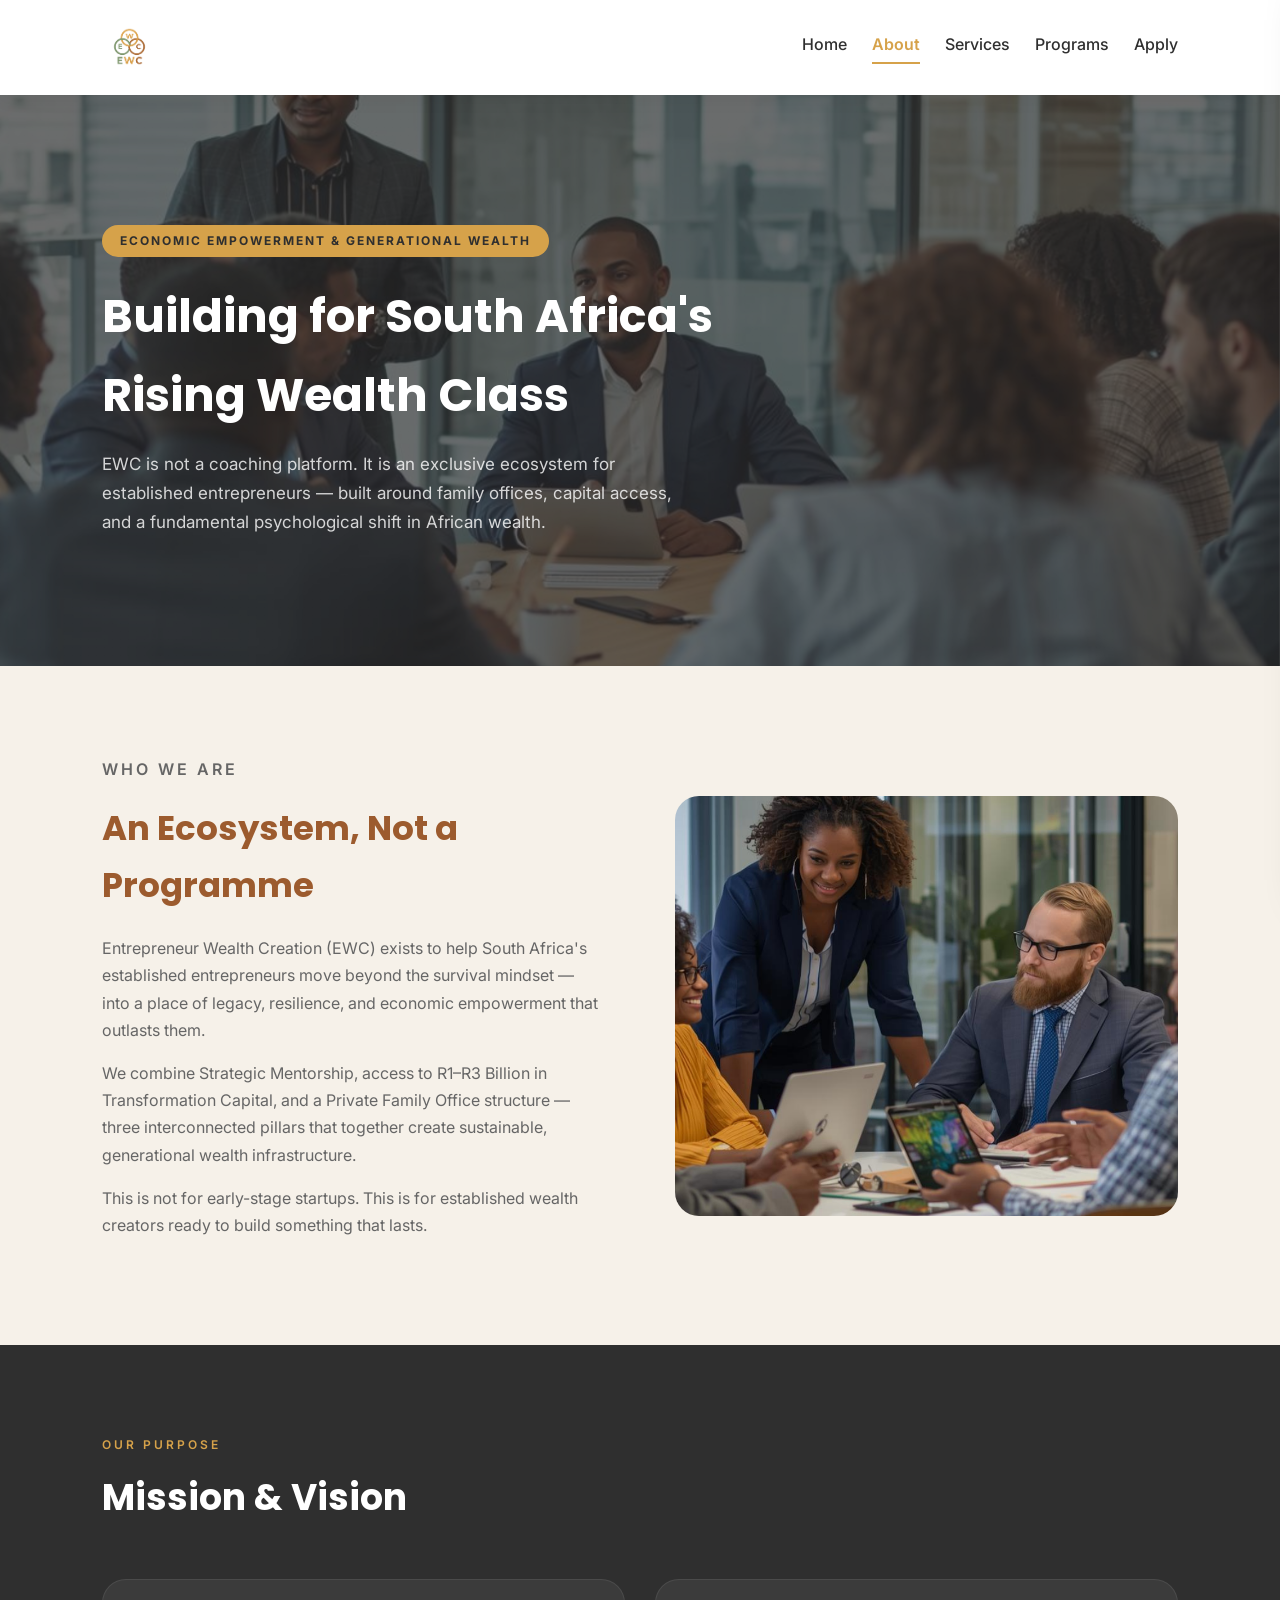
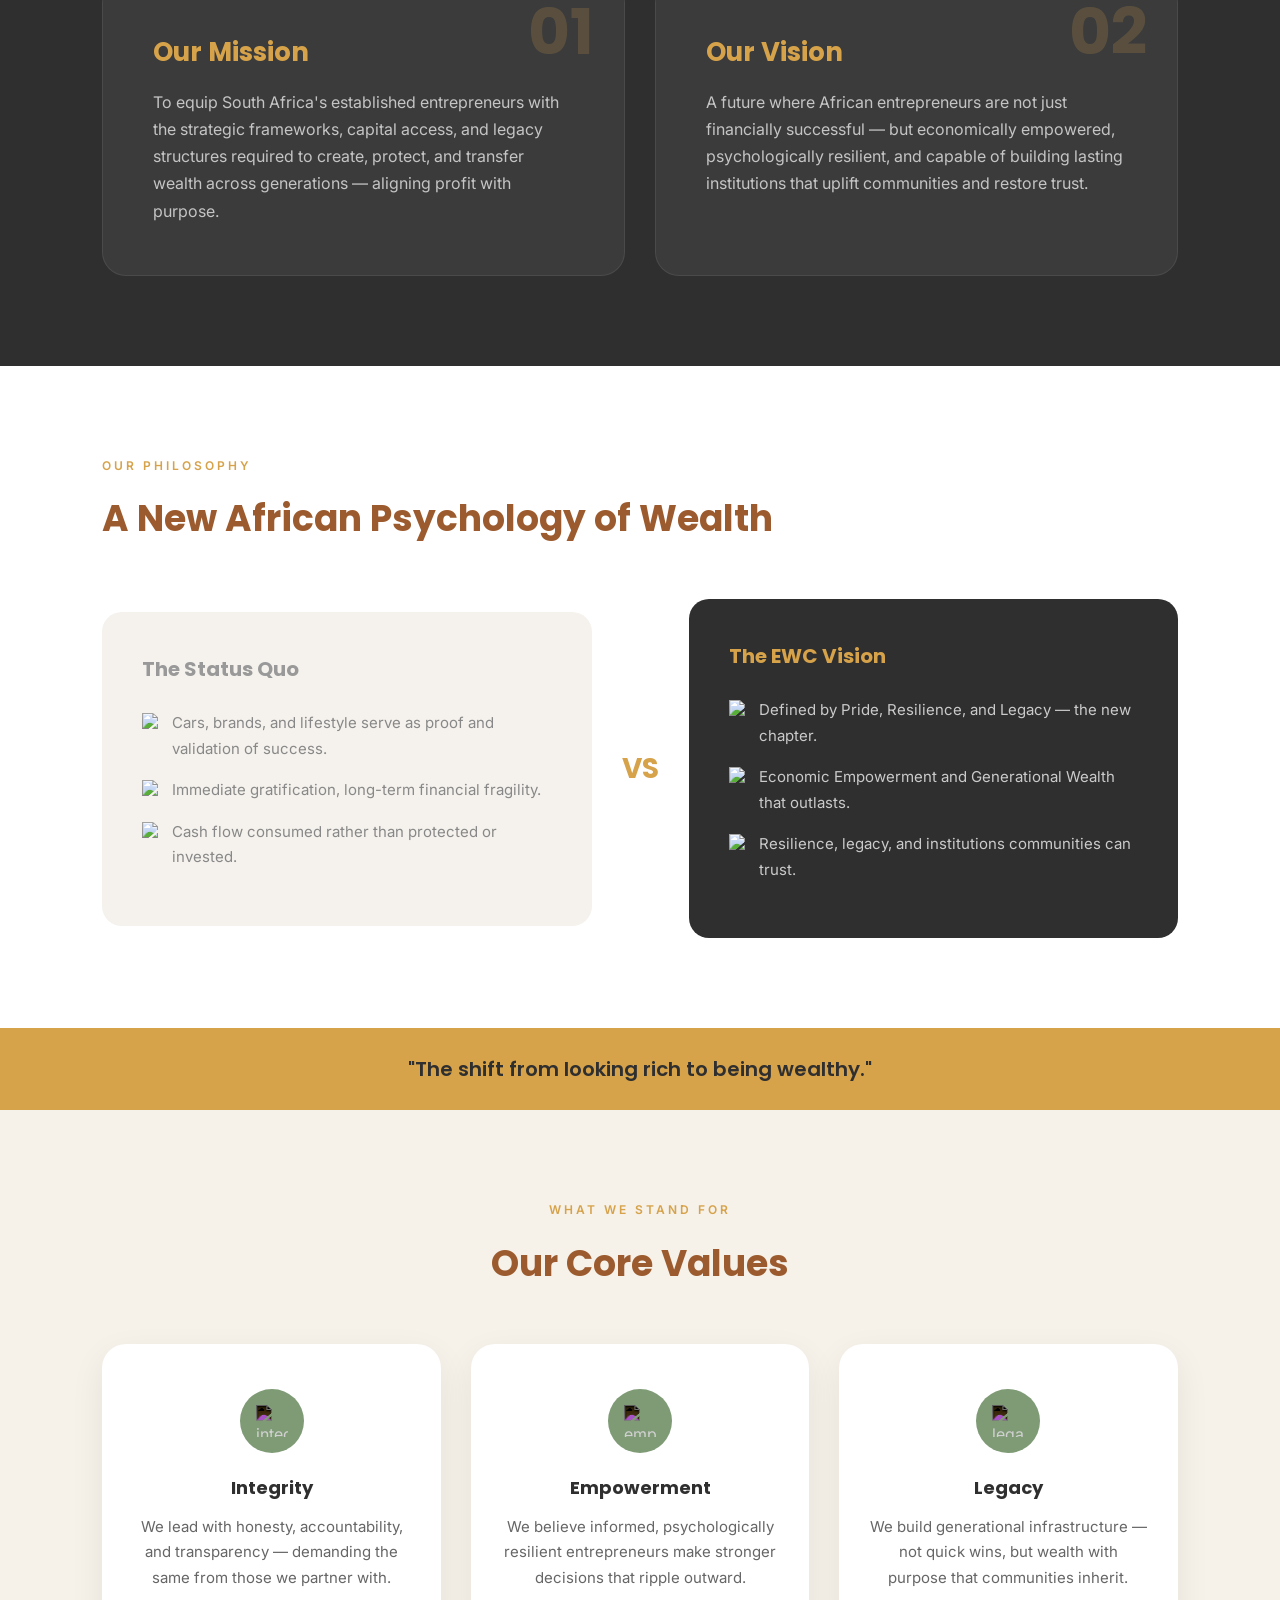
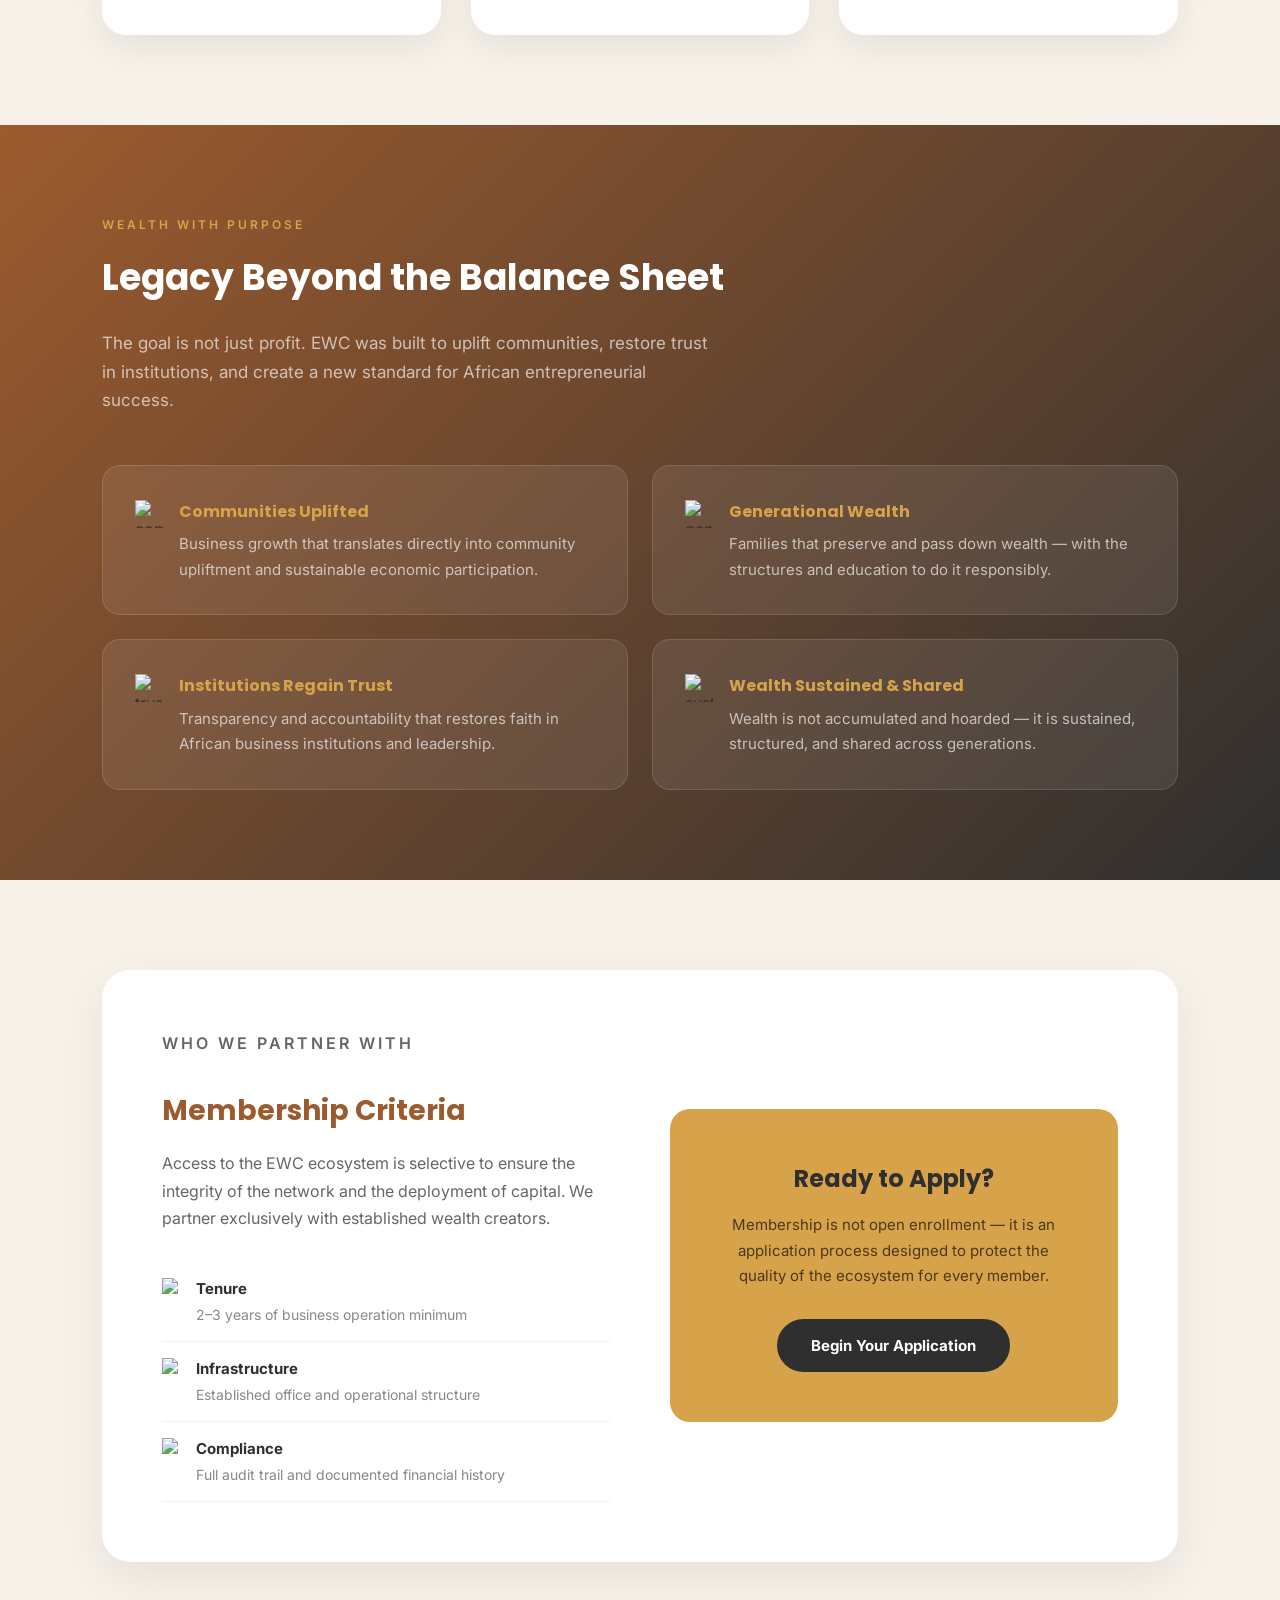
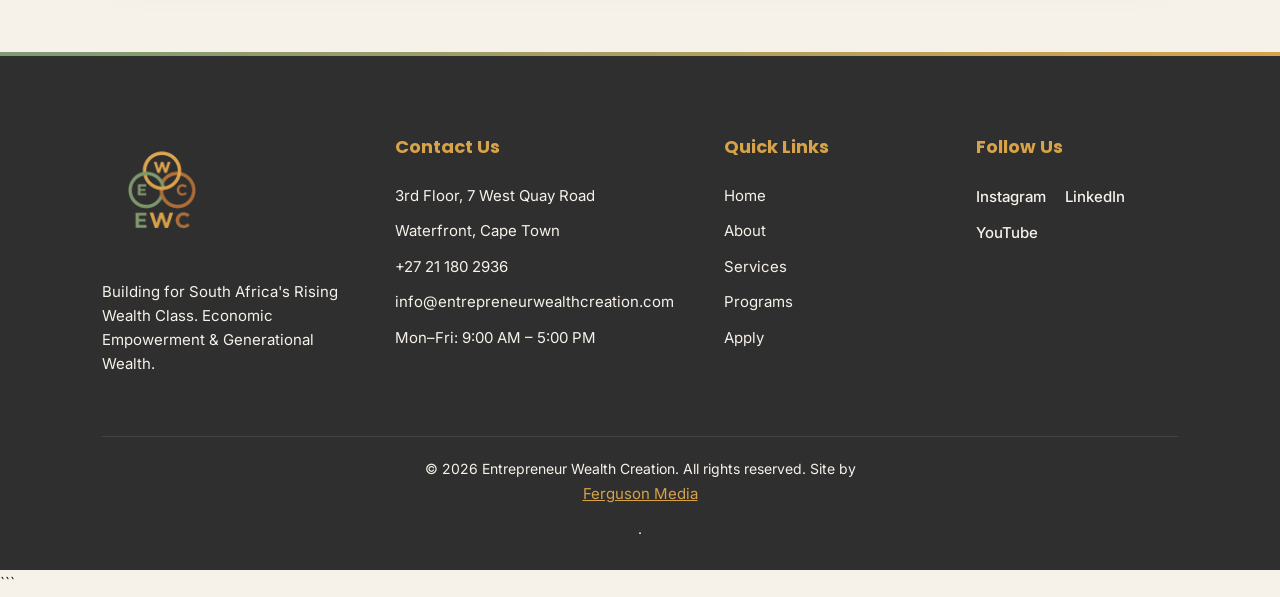
==== about.html @ 853522f4 "update with review code" ====
<!DOCTYPE html>
<html lang="en">
<head>
  <meta charset="UTF-8">
  <title>Entrepreneur Wealth Creation | About Us</title>
  <meta name="viewport" content="width=device-width, initial-scale=1.0">
  <style>
    @import url('https://fonts.googleapis.com/css2?family=Poppins:wght@500;600;700&family=Inter:wght@400;500&display=swap');
    :root { --green: #7E9B75; --gold: #D6A24A; --brown: #9C5B2E; --cream: #F6F1E9; --dark: #2F2F2F; --white: #ffffff; }
    * { margin: 0; padding: 0; box-sizing: border-box; }
    body { font-family: 'Inter', sans-serif; background: var(--cream); color: var(--dark); line-height: 1.7; overflow-x: hidden; }

    /* HEADER & NAV (UPDATED FOR MOBILE) */
    header { background: var(--white); padding: 20px 8%; display: flex; justify-content: space-between; align-items: center; position: sticky; top: 0; z-index: 200; box-shadow: 0 2px 20px rgba(0,0,0,0.06); }
    header img { height: 55px; }
    
    .desktop-nav { display: flex; align-items: center; }
    nav a { margin-left: 25px; text-decoration: none; color: var(--dark); font-weight: 500; position: relative; padding-bottom: 5px; transition: .3s ease; }
    nav a::after { content: ""; position: absolute; left: 0; bottom: 0; width: 0%; height: 2px; background: var(--gold); transition: .3s ease; }
    nav a:hover { color: var(--gold); }
    nav a:hover::after { width: 100%; }
    nav a.active { color: var(--gold); font-weight: 600; }
    nav a.active::after { width: 100%; }

    /* HAMBURGER */
    .hamburger { display: none; flex-direction: column; justify-content: center; gap: 5px; cursor: pointer; padding: 4px; z-index: 301; background: none; border: none; }
    .hamburger span { display: block; width: 24px; height: 2px; background: var(--dark); border-radius: 2px; transition: .35s ease; transform-origin: center; }
    .hamburger.open span:nth-child(1) { transform: translateY(7px) rotate(45deg); }
    .hamburger.open span:nth-child(2) { opacity: 0; transform: scaleX(0); }
    .hamburger.open span:nth-child(3) { transform: translateY(-7px) rotate(-45deg); }

    /* SIDEBAR */
    .sidebar-overlay { position: fixed; inset: 0; background: rgba(47,47,47,.55); backdrop-filter: blur(4px); z-index: 299; opacity: 0; pointer-events: none; transition: opacity .35s ease; }
    .sidebar-overlay.active { opacity: 1; pointer-events: all; }
    .sidebar { position: fixed; top: 0; right: -340px; width: 300px; height: 100vh; background: var(--dark); z-index: 300; display: flex; flex-direction: column; transition: right .4s cubic-bezier(.4,0,.2,1); box-shadow: -10px 0 40px rgba(0,0,0,.25); }
    .sidebar.open { right: 0; }
    .sidebar-header { padding: 28px 30px 24px; border-bottom: 1px solid rgba(255,255,255,.08); display: flex; align-items: center; justify-content: space-between; }
    .sidebar-header img { height: 40px; filter: brightness(0) invert(1); opacity: .85; }
    .sidebar-close { background: none; border: none; cursor: pointer; color: rgba(255,255,255,.5); font-size: 22px; line-height: 1; transition: color .2s; }
    .sidebar-close:hover { color: var(--gold); }
    .sidebar-nav { padding: 30px 0; flex: 1; }
    .sidebar-nav a { display: flex; align-items: center; padding: 14px 30px; text-decoration: none; color: rgba(255,255,255,.7); font-size: 16px; font-weight: 500; border-left: 3px solid transparent; transition: .25s ease; }
    .sidebar-nav a:hover, .sidebar-nav a.active { color: var(--gold); background: rgba(214,162,74,.06); border-left-color: var(--gold); }
    .sidebar-cta { padding: 24px 30px 36px; border-top: 1px solid rgba(255,255,255,.08); }
    .sidebar-cta p { color: rgba(255,255,255,.45); font-size: 13px; margin-bottom: 14px; }
    .sidebar-cta a { display: block; text-align: center; background: var(--gold); color: var(--dark); padding: 13px 20px; border-radius: 30px; font-weight: 700; text-decoration: none; font-size: 14px; transition: .3s ease; }
    .sidebar-cta a:hover { background: var(--brown); color: #fff; }

    /* PAGE HERO */
    .page-hero { background: linear-gradient(rgba(47,47,47,.7), rgba(47,47,47,.7)), url("about.png") center/cover no-repeat; color: #fff; padding: 130px 8%; }
    .page-hero .hero-tag { display: inline-block; background: var(--gold); color: var(--dark); font-size: 12px; font-weight: 700; letter-spacing: 2px; text-transform: uppercase; padding: 6px 18px; border-radius: 30px; margin-bottom: 20px; }
    .page-hero h1 { font-family: 'Poppins', sans-serif; font-size: 46px; max-width: 700px; }
    .page-hero p { max-width: 580px; opacity: 0.8; margin-top: 16px; font-size: 17px; }

    /* SECTIONS GENERAL */
    section { padding: 90px 8%; }
    .section-label { font-size: 12px; letter-spacing: 3px; text-transform: uppercase; color: var(--gold); font-weight: 600; margin-bottom: 12px; }
    .section-title { font-family: 'Poppins', sans-serif; font-size: 36px; color: var(--brown); margin-bottom: 20px; }

    /* STORY */
    .story { display: grid; grid-template-columns: 1fr 1fr; gap: 70px; align-items: center; }
    .story h2 { font-family: 'Poppins', sans-serif; font-size: 34px; color: var(--brown); margin-bottom: 20px; }
    .story p { max-width: 520px; font-size: 16px; color: #666; margin-bottom: 16px; }
    .story img { width: 100%; border-radius: 24px; height: 420px; object-fit: cover; }

    /* MISSION & VISION */
    .mv-section { background: var(--dark); }
    .mv-section .section-label { color: var(--gold); }
    .mv-section .section-title { color: var(--white); }
    .mv { display: grid; grid-template-columns: repeat(2, 1fr); gap: 30px; margin-top: 50px; }
    .mv-card { background: rgba(255,255,255,0.06); padding: 50px; border-radius: 24px; position: relative; border: 1px solid rgba(255,255,255,0.08); }
    .mv-card span { font-size: 64px; font-weight: 700; color: var(--gold); opacity: 0.2; position: absolute; top: 20px; right: 30px; font-family: 'Poppins', sans-serif; line-height: 1; }
    .mv-card h3 { font-family: 'Poppins', sans-serif; font-size: 26px; margin-bottom: 15px; color: var(--gold); }
    .mv-card p { color: rgba(255,255,255,0.7); font-size: 16px; }

    /* PSYCHOLOGY CONTRAST */
    .psychology-section { background: var(--white); }
    .psych-compare { display: grid; grid-template-columns: 1fr auto 1fr; gap: 30px; align-items: center; margin-top: 50px; }
    .psych-col { border-radius: 20px; padding: 40px; }
    .psych-col.status { background: #f5f2ed; }
    .psych-col.vision { background: var(--dark); }
    .psych-col h3 { font-family: 'Poppins', sans-serif; font-size: 20px; margin-bottom: 24px; }
    .psych-col.status h3 { color: #999; }
    .psych-col.vision h3 { color: var(--gold); }
    .psych-item { display: flex; gap: 12px; margin-bottom: 16px; align-items: flex-start; }
    .psych-item img { width: 18px; height: 18px; margin-top: 3px; flex-shrink: 0; }
    .psych-col.status .psych-item p { color: #888; font-size: 15px; }
    .psych-col.vision .psych-item p { color: rgba(255,255,255,0.75); font-size: 15px; }
    .psych-vs { font-family: 'Poppins', sans-serif; font-size: 28px; font-weight: 700; color: var(--gold); text-align: center; }
    .shift-quote { background: var(--gold); padding: 24px 8%; text-align: center; font-family: 'Poppins', sans-serif; font-size: 20px; font-weight: 600; color: var(--dark); }

    /* VALUES */
    .values-section { text-align: center; }
    .values-section .section-title { text-align: center; }
    .values-grid { display: grid; grid-template-columns: repeat(3, 1fr); gap: 30px; margin-top: 50px; }
    .value { background: var(--white); padding: 45px 30px; border-radius: 24px; box-shadow: 0 12px 35px rgba(0,0,0,0.07); transition: 0.3s ease; }
    .value:hover { transform: translateY(-6px); }
    .value-icon { width: 64px; height: 64px; background: var(--green); border-radius: 50%; display: flex; align-items: center; justify-content: center; margin: 0 auto 20px; }
    .value-icon img { width: 32px; height: 32px; filter: invert(1); }
    .value h4 { font-family: 'Poppins', sans-serif; margin-bottom: 10px; font-size: 18px; }
    .value p { font-size: 15px; color: #666; }

    /* LEGACY */
    .legacy-section { background: linear-gradient(135deg, var(--brown), var(--dark)); }
    .legacy-section .section-label { color: var(--gold); }
    .legacy-section .section-title { color: #fff; }
    .legacy-section .section-sub { color: rgba(255,255,255,0.65); max-width: 620px; font-size: 17px; margin-bottom: 50px; }
    .legacy-grid { display: grid; grid-template-columns: repeat(2, 1fr); gap: 24px; }
    .legacy-item { background: rgba(255,255,255,0.08); border-radius: 18px; padding: 32px; border: 1px solid rgba(255,255,255,0.12); display: flex; gap: 16px; align-items: flex-start; }
    .legacy-item img { width: 28px; height: 28px; flex-shrink: 0; margin-top: 2px; }
    .legacy-item h4 { font-family: 'Poppins', sans-serif; color: var(--gold); margin-bottom: 6px; font-size: 16px; }
    .legacy-item p { color: rgba(255,255,255,0.65); font-size: 15px; }

    /* CRITERIA PREVIEW */
    .criteria-section { }
    .criteria-card { background: var(--white); border-radius: 28px; padding: 60px; box-shadow: 0 15px 45px rgba(0,0,0,0.07); display: grid; grid-template-columns: 1fr 1fr; gap: 60px; align-items: center; }
    .criteria-card h3 { font-family: 'Poppins', sans-serif; font-size: 28px; color: var(--brown); margin-bottom: 16px; }
    .criteria-card p { color: #666; font-size: 16px; margin-bottom: 30px; }
    .criteria-list { list-style: none; padding: 0; }
    .criteria-list li { padding: 14px 0; border-bottom: 1px solid #eee; display: flex; gap: 14px; align-items: flex-start; font-size: 15px; }
    .criteria-list li img { width: 20px; height: 20px; margin-top: 2px; flex-shrink: 0; }
    .criteria-list li strong { color: var(--dark); display: block; }
    .criteria-list li span { color: #888; font-size: 14px; }
    .apply-cta { background: var(--gold); padding: 50px; border-radius: 20px; text-align: center; }
    .apply-cta h4 { font-family: 'Poppins', sans-serif; font-size: 24px; color: var(--dark); margin-bottom: 12px; }
    .apply-cta p { color: rgba(0,0,0,0.65); margin-bottom: 30px; font-size: 15px; }
    .btn-dark { display: inline-block; background: var(--dark); color: #fff; padding: 14px 34px; text-decoration: none; border-radius: 30px; font-weight: 700; font-size: 15px; transition: 0.3s ease; }
    .btn-dark:hover { background: var(--brown); }

    /* FOOTER */
    .footer { background: var(--dark); color: var(--cream); padding: 80px 8% 30px; position: relative; overflow: hidden; opacity: 0; transform: translateY(40px); animation: footerFade 1.2s ease forwards; }
    .footer::before { content: ""; position: absolute; top: 0; left: 0; height: 4px; width: 100%; background: linear-gradient(90deg, var(--green), var(--gold), var(--brown)); background-size: 200% 200%; animation: gradientMove 6s linear infinite; }
    @keyframes footerFade { to { opacity: 1; transform: translateY(0); } }
    @keyframes gradientMove { 0% { background-position: 0% 50%; } 100% { background-position: 100% 50%; } }
    .footer-container { display: grid; grid-template-columns: 1.2fr 1fr 1fr 1fr; gap: 50px; }
    .footer h3 { font-family: 'Poppins', sans-serif; margin-bottom: 20px; font-size: 18px; color: var(--gold); }
    .footer p, .footer a { font-size: 15px; color: var(--cream); text-decoration: none; margin-bottom: 10px; display: block; transition: 0.3s ease; }
    .footer a:hover { color: var(--gold); transform: translateX(5px); }
    .footer-logo img { width: 120px; margin-bottom: 20px; }
    .footer-logo p { max-width: 260px; line-height: 1.6; }
    .footer-social a { display: inline-block; margin-right: 15px; font-weight: 500; transition: 0.3s ease; }
    .footer-social a:hover { color: var(--gold); transform: scale(1.1); }
    .footer-bottom { border-top: 1px solid rgba(255,255,255,0.1); margin-top: 50px; padding-top: 20px; text-align: center; font-size: 14px; color: var(--cream); }

    /* RESPONSIVE (MATCHING INDEX) */
    @media(max-width:900px){
      .desktop-nav{display:none;}
      .hamburger{display:flex;}
      
      /* Page Hero */
      .page-hero{padding:90px 6% 70px;}
      .page-hero h1{font-size:32px;}
      .page-hero p{font-size:15px;}

      /* General Section Padding */
      section{padding:70px 6%;}
      .shift-quote{padding:24px 6%;}

      /* Grids to Single Column */
      .story, .mv, .psych-compare, .values-grid, .legacy-grid, .criteria-card, .footer-container{grid-template-columns:1fr;}
      
      /* Specific Adjustments */
      .psych-vs{display:none;}
      .story img{height:300px;margin-top:30px;}
      .mv-card{padding:30px;}
      .psych-col{padding:30px;}
      .criteria-card{padding:40px 30px;}
      .apply-cta{padding:30px;margin-top:30px;}
      .footer{padding:60px 6% 24px;}
    }
    @media(min-width:901px){.hamburger{display:none;}}
  </style>
</head>
<body>

<!-- SIDEBAR & OVERLAY (ADDED) -->
<div class="sidebar-overlay" id="sidebarOverlay"></div>
<div class="sidebar" id="sidebar">
  <div class="sidebar-header">
    <img src="logo.png" alt="EWC Logo">
    <button class="sidebar-close" id="sidebarClose">✕</button>
  </div>
  <nav class="sidebar-nav">
    <a href="index.html">Home</a>
    <a href="about.html" class="active">About</a>
    <a href="service.html">Services</a>
    <a href="programme.html">Programs</a>
    <a href="contact.html">Apply</a>
  </nav>
  <div class="sidebar-cta">
    <p>Selective membership — established entrepreneurs only.</p>
    <a href="contact.html">Begin Application</a>
  </div>
</div>

<header>
  <img src="logo.png" alt="EWC Logo">
  <nav class="desktop-nav">
    <a href="index.html" class="nav-link">Home</a>
    <a href="about.html" class="nav-link active">About</a>
    <a href="service.html" class="nav-link">Services</a>
    <a href="programme.html" class="nav-link">Programs</a>
    <a href="contact.html" class="nav-link">Apply</a>
  </nav>
  <!-- HAMBURGER BUTTON (ADDED) -->
  <button class="hamburger" id="hamburger" aria-label="Menu"><span></span><span></span><span></span></button>
</header>

<section class="page-hero">
  <div class="hero-tag">Economic Empowerment &amp; Generational Wealth</div>
  <h1>Building for South Africa's Rising Wealth Class</h1>
  <p>EWC is not a coaching platform. It is an exclusive ecosystem for established entrepreneurs — built around family offices, capital access, and a fundamental psychological shift in African wealth.</p>
</section>

<!-- STORY -->
<section class="story">
  <div>
    <p class="section-label">Who We Are</p>
    <h2 class="section-title">An Ecosystem, Not a Programme</h2>
    <p>Entrepreneur Wealth Creation (EWC) exists to help South Africa's established entrepreneurs move beyond the survival mindset — into a place of legacy, resilience, and economic empowerment that outlasts them.</p>
    <p>We combine Strategic Mentorship, access to R1–R3 Billion in Transformation Capital, and a Private Family Office structure — three interconnected pillars that together create sustainable, generational wealth infrastructure.</p>
    <p>This is not for early-stage startups. This is for established wealth creators ready to build something that lasts.</p>
  </div>
  <img src="about-story.png" alt="Entrepreneur discussion">
</section>

<!-- MISSION & VISION -->
<section class="mv-section">
  <p class="section-label">Our Purpose</p>
  <h2 class="section-title">Mission &amp; Vision</h2>
  <div class="mv">
    <div class="mv-card">
      <span>01</span>
      <h3>Our Mission</h3>
      <p>To equip South Africa's established entrepreneurs with the strategic frameworks, capital access, and legacy structures required to create, protect, and transfer wealth across generations — aligning profit with purpose.</p>
    </div>
    <div class="mv-card">
      <span>02</span>
      <h3>Our Vision</h3>
      <p>A future where African entrepreneurs are not just financially successful — but economically empowered, psychologically resilient, and capable of building lasting institutions that uplift communities and restore trust.</p>
    </div>
  </div>
</section>

<!-- PSYCHOLOGY CONTRAST -->
<section class="psychology-section">
  <p class="section-label">Our Philosophy</p>
  <h2 class="section-title">A New African Psychology of Wealth</h2>
  <div class="psych-compare">
    <div class="psych-col status">
      <h3>The Status Quo</h3>
      <div class="psych-item">
        <img src="https://img.icons8.com/ios/30/9C5B2E/car--v1.png" alt="car icon">
        <p>Cars, brands, and lifestyle serve as proof and validation of success.</p>
      </div>
      <div class="psych-item">
        <img src="https://img.icons8.com/ios/30/9C5B2E/negative-dynamic--v1.png" alt="fragility icon">
        <p>Immediate gratification, long-term financial fragility.</p>
      </div>
      <div class="psych-item">
        <img src="https://img.icons8.com/ios/30/9C5B2E/shopping-cart--v1.png" alt="consumption icon">
        <p>Cash flow consumed rather than protected or invested.</p>
      </div>
    </div>
    <div class="psych-vs">VS</div>
    <div class="psych-col vision">
      <h3>The EWC Vision</h3>
      <div class="psych-item">
        <img src="https://img.icons8.com/ios/30/D6A24A/positive-dynamic--v1.png" alt="pride icon">
        <p>Defined by Pride, Resilience, and Legacy — the new chapter.</p>
      </div>
      <div class="psych-item">
        <img src="https://img.icons8.com/ios/30/D6A24A/family--v1.png" alt="family icon">
        <p>Economic Empowerment and Generational Wealth that outlasts.</p>
      </div>
      <div class="psych-item">
        <img src="https://img.icons8.com/ios/30/D6A24A/building--v1.png" alt="institution icon">
        <p>Resilience, legacy, and institutions communities can trust.</p>
      </div>
    </div>
  </div>
</section>
<div class="shift-quote">"The shift from looking rich to being wealthy."</div>

<!-- VALUES -->
<section class="values-section">
  <p class="section-label">What We Stand For</p>
  <h2 class="section-title">Our Core Values</h2>
  <div class="values-grid">
    <div class="value">
      <div class="value-icon"><img src="https://img.icons8.com/ios/64/ffffff/checkmark--v1.png" alt="integrity"></div>
      <h4>Integrity</h4>
      <p>We lead with honesty, accountability, and transparency — demanding the same from those we partner with.</p>
    </div>
    <div class="value">
      <div class="value-icon"><img src="https://img.icons8.com/ios/64/ffffff/positive-dynamic--v1.png" alt="empowerment"></div>
      <h4>Empowerment</h4>
      <p>We believe informed, psychologically resilient entrepreneurs make stronger decisions that ripple outward.</p>
    </div>
    <div class="value">
      <div class="value-icon"><img src="https://img.icons8.com/ios/64/ffffff/family--v1.png" alt="legacy"></div>
      <h4>Legacy</h4>
      <p>We build generational infrastructure — not quick wins, but wealth with purpose that communities inherit.</p>
    </div>
  </div>
</section>

<!-- LEGACY: WEALTH WITH PURPOSE -->
<section class="legacy-section">
  <p class="section-label">Wealth with Purpose</p>
  <h2 class="section-title">Legacy Beyond the Balance Sheet</h2>
  <p class="section-sub">The goal is not just profit. EWC was built to uplift communities, restore trust in institutions, and create a new standard for African entrepreneurial success.</p>
  <div class="legacy-grid">
    <div class="legacy-item">
      <img src="https://img.icons8.com/ios/28/D6A24A/building--v1.png" alt="community">
      <div>
        <h4>Communities Uplifted</h4>
        <p>Business growth that translates directly into community upliftment and sustainable economic participation.</p>
      </div>
    </div>
    <div class="legacy-item">
      <img src="https://img.icons8.com/ios/28/D6A24A/family--v1.png" alt="generational">
      <div>
        <h4>Generational Wealth</h4>
        <p>Families that preserve and pass down wealth — with the structures and education to do it responsibly.</p>
      </div>
    </div>
    <div class="legacy-item">
      <img src="https://img.icons8.com/ios/28/D6A24A/handshake--v1.png" alt="trust">
      <div>
        <h4>Institutions Regain Trust</h4>
        <p>Transparency and accountability that restores faith in African business institutions and leadership.</p>
      </div>
    </div>
    <div class="legacy-item">
      <img src="https://img.icons8.com/ios/28/D6A24A/recurring-appointment--v1.png" alt="sustained">
      <div>
        <h4>Wealth Sustained &amp; Shared</h4>
        <p>Wealth is not accumulated and hoarded — it is sustained, structured, and shared across generations.</p>
      </div>
    </div>
  </div>
</section>

<!-- MEMBERSHIP CRITERIA PREVIEW -->
<section class="criteria-section">
  <div class="criteria-card">
    <div>
      <p class="section-label">Who We Partner With</p>
      <h3>Membership Criteria</h3>
      <p>Access to the EWC ecosystem is selective to ensure the integrity of the network and the deployment of capital. We partner exclusively with established wealth creators.</p>
      <ul class="criteria-list">
        <li>
          <img src="https://img.icons8.com/ios/20/D6A24A/checkmark--v1.png" alt="check">
          <div>
            <strong>Tenure</strong>
            <span>2–3 years of business operation minimum</span>
          </div>
        </li>
        <li>
          <img src="https://img.icons8.com/ios/20/D6A24A/checkmark--v1.png" alt="check">
          <div>
            <strong>Infrastructure</strong>
            <span>Established office and operational structure</span>
          </div>
        </li>
        <li>
          <img src="https://img.icons8.com/ios/20/D6A24A/checkmark--v1.png" alt="check">
          <div>
            <strong>Compliance</strong>
            <span>Full audit trail and documented financial history</span>
          </div>
        </li>
      </ul>
    </div>
    <div class="apply-cta">
      <h4>Ready to Apply?</h4>
      <p>Membership is not open enrollment — it is an application process designed to protect the quality of the ecosystem for every member.</p>
      <a href="contact.html" class="btn-dark">Begin Your Application</a>
    </div>
  </div>
</section>

<footer class="footer">
  <div class="footer-container">
    <div class="footer-logo">
      <img src="logo.png" alt="Entrepreneur Wealth Creation Logo">
      <p>Building for South Africa's Rising Wealth Class. Economic Empowerment &amp; Generational Wealth.</p>
    </div>
    <div>
      <h3>Contact Us</h3>
      <p>3rd Floor, 7 West Quay Road</p>
      <p>Waterfront, Cape Town</p>
      <p>+27 21 180 2936</p>
      <p>info@entrepreneurwealthcreation.com</p>
      <p>Mon–Fri: 9:00 AM – 5:00 PM</p>
    </div>
    <div>
      <h3>Quick Links</h3>
      <a href="index.html">Home</a>
      <a href="about.html">About</a>
      <a href="service.html">Services</a>
      <a href="programme.html">Programs</a>
      <a href="contact.html">Apply</a>
    </div>
    <div>
      <h3>Follow Us</h3>
      <div class="footer-social">
        <a href="#">Instagram</a>
        <a href="#">LinkedIn</a>
        <a href="#">YouTube</a>
      </div>
    </div>
  </div>
  <div class="footer-bottom">
    © 2026 Entrepreneur Wealth Creation. All rights reserved.
    Site by <a href="https://fergusonmedia.co.za" target="_blank" style="color: var(--gold); text-decoration: underline;">Ferguson Media</a>.
  </div>
</footer>

<!-- JAVASCRIPT (ADDED) -->
<script>
  const hamburger=document.getElementById('hamburger'),sidebar=document.getElementById('sidebar'),overlay=document.getElementById('sidebarOverlay'),closeBtn=document.getElementById('sidebarClose');
  const open=()=>{sidebar.classList.add('open');overlay.classList.add('active');hamburger.classList.add('open');document.body.style.overflow='hidden';};
  const close=()=>{sidebar.classList.remove('open');overlay.classList.remove('active');hamburger.classList.remove('open');document.body.style.overflow='';};
  hamburger.addEventListener('click',()=>sidebar.classList.contains('open')?close():open());
  closeBtn.addEventListener('click',close);overlay.addEventListener('click',close);
  document.addEventListener('keydown',e=>{if(e.key==='Escape')close();});
</script>

</body>
</html>
```
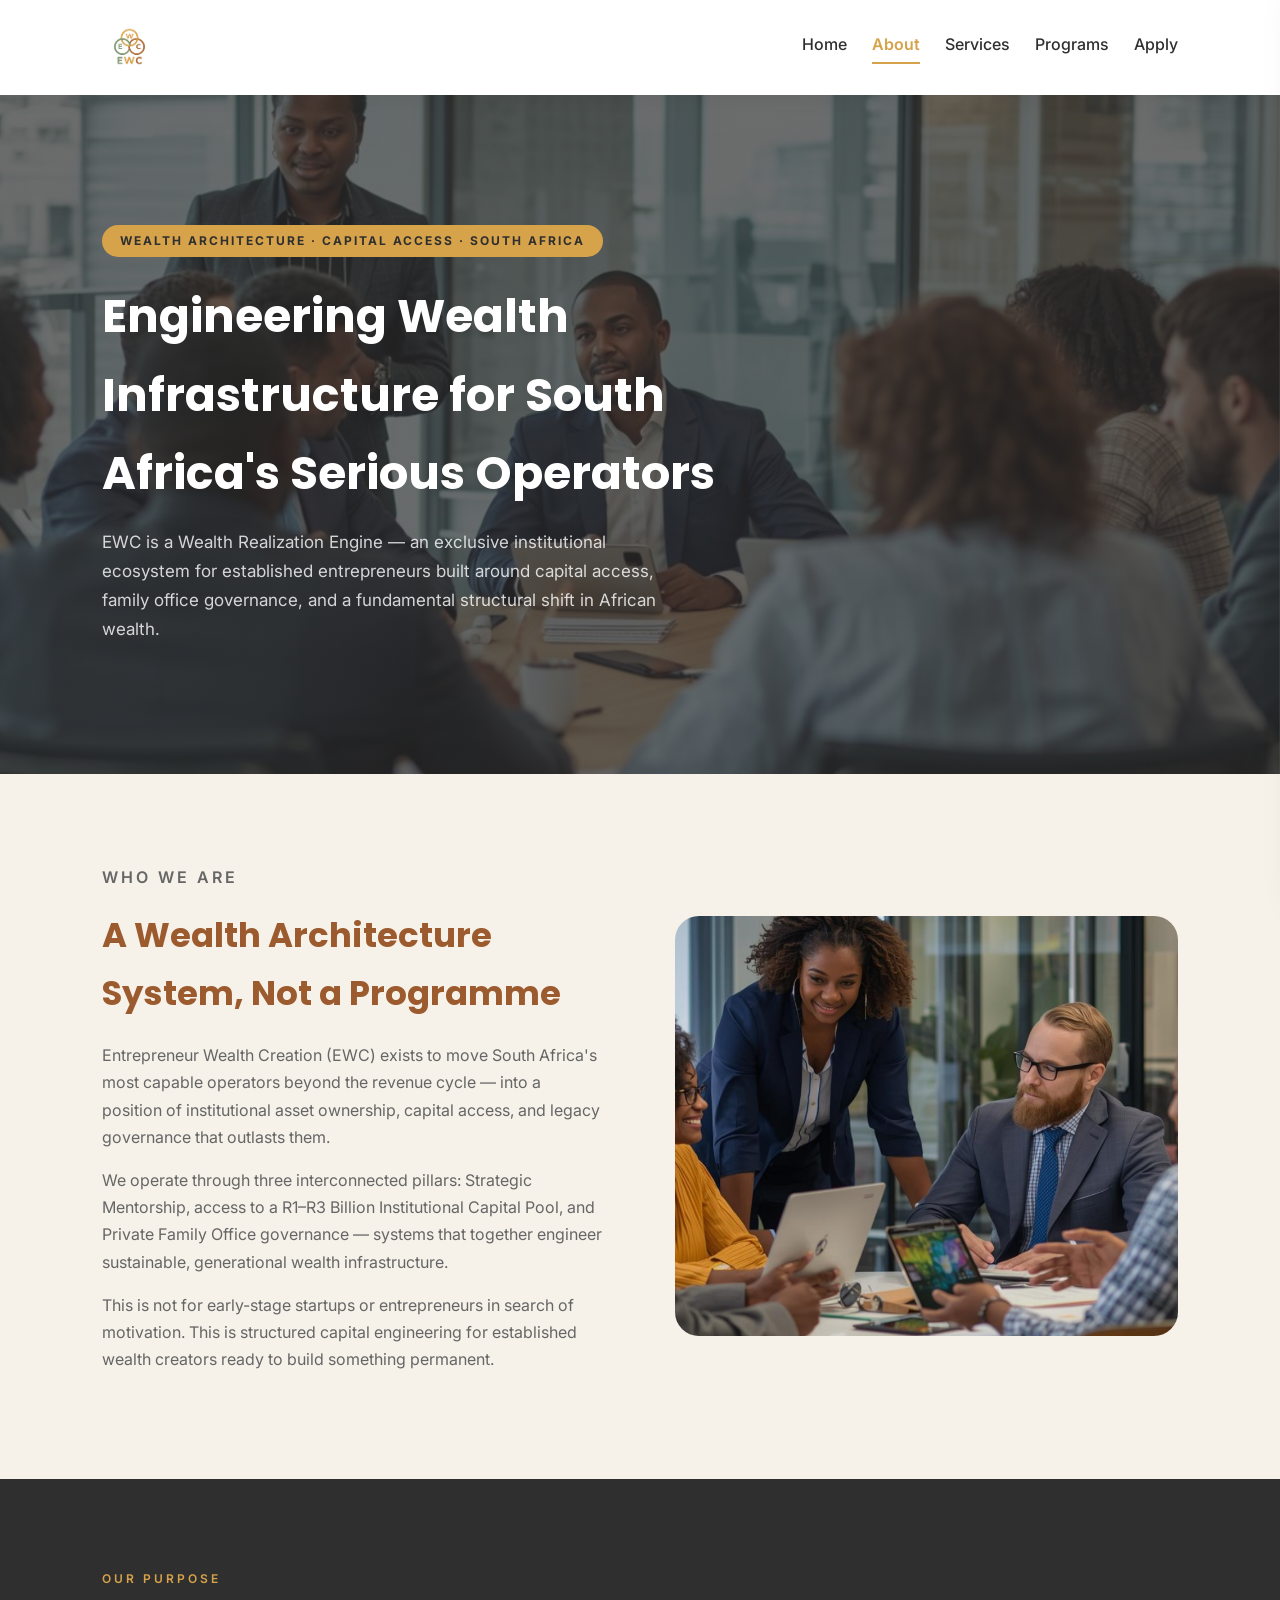
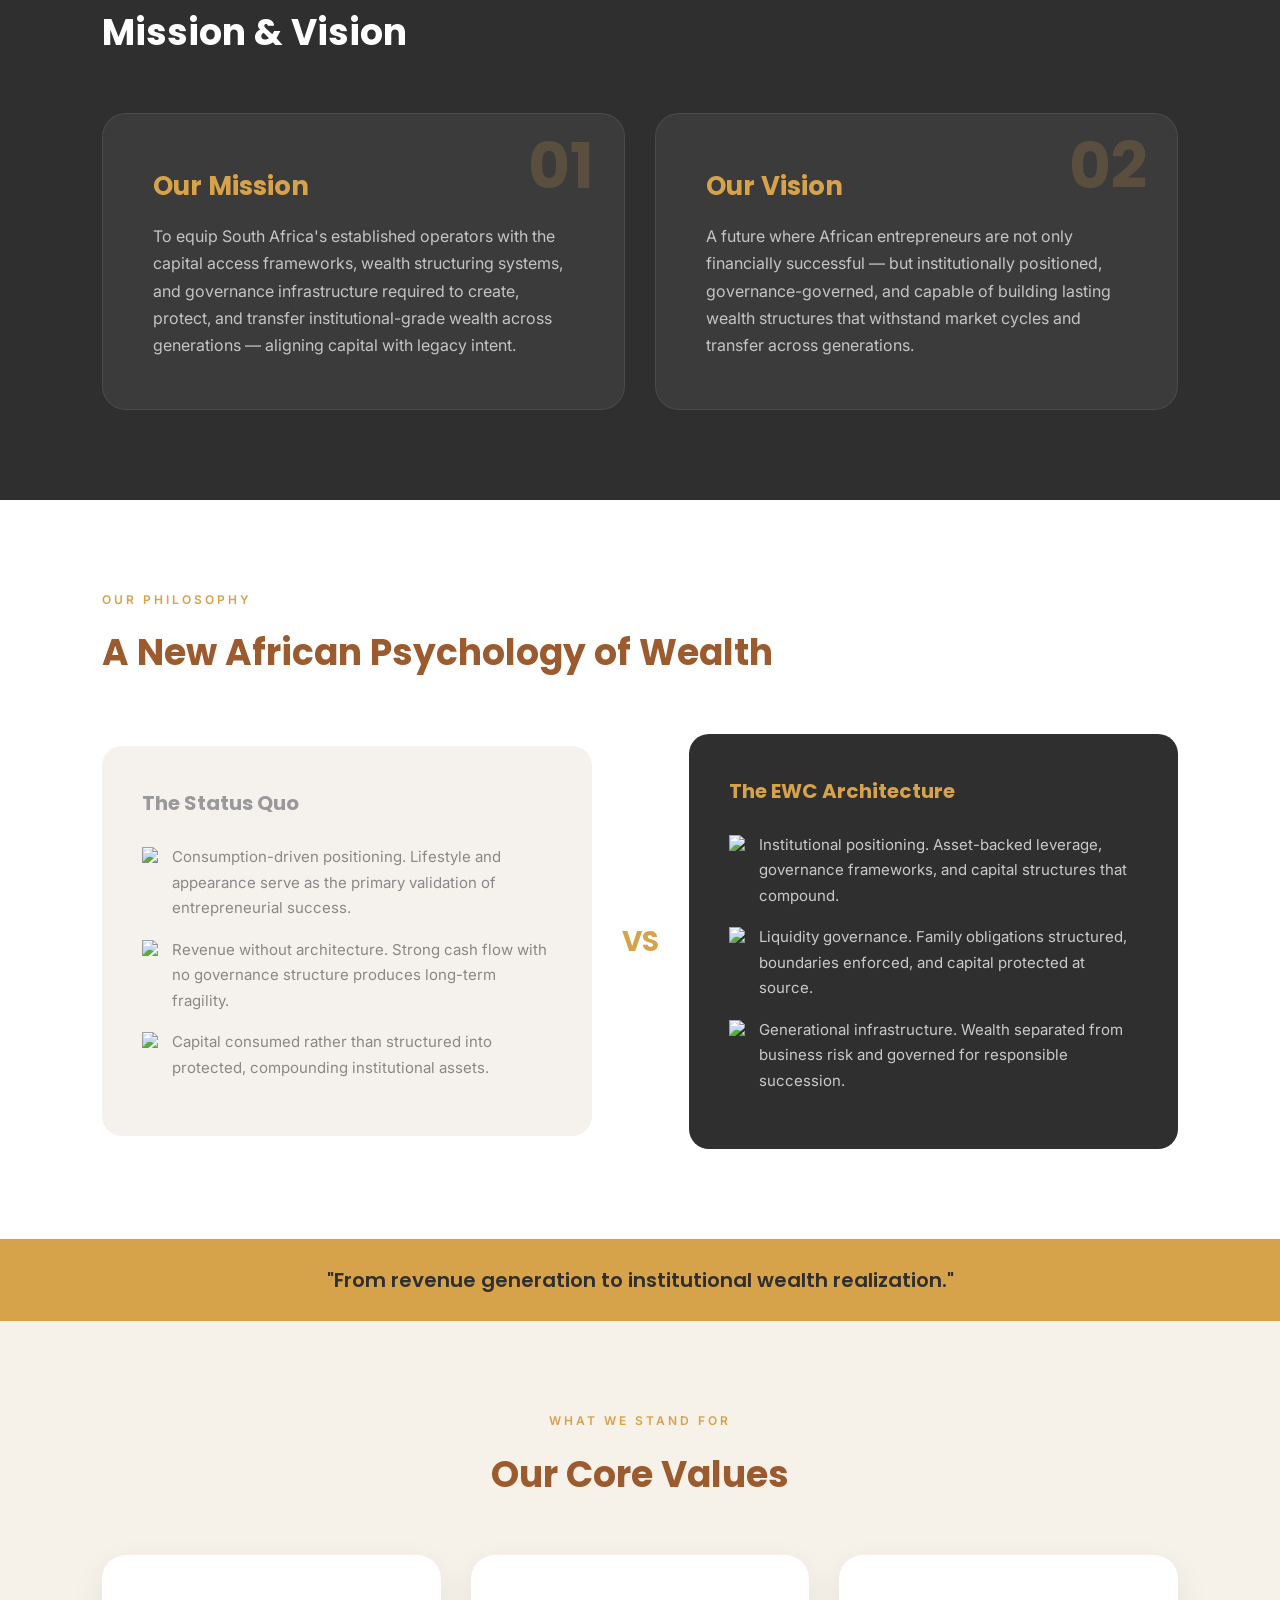
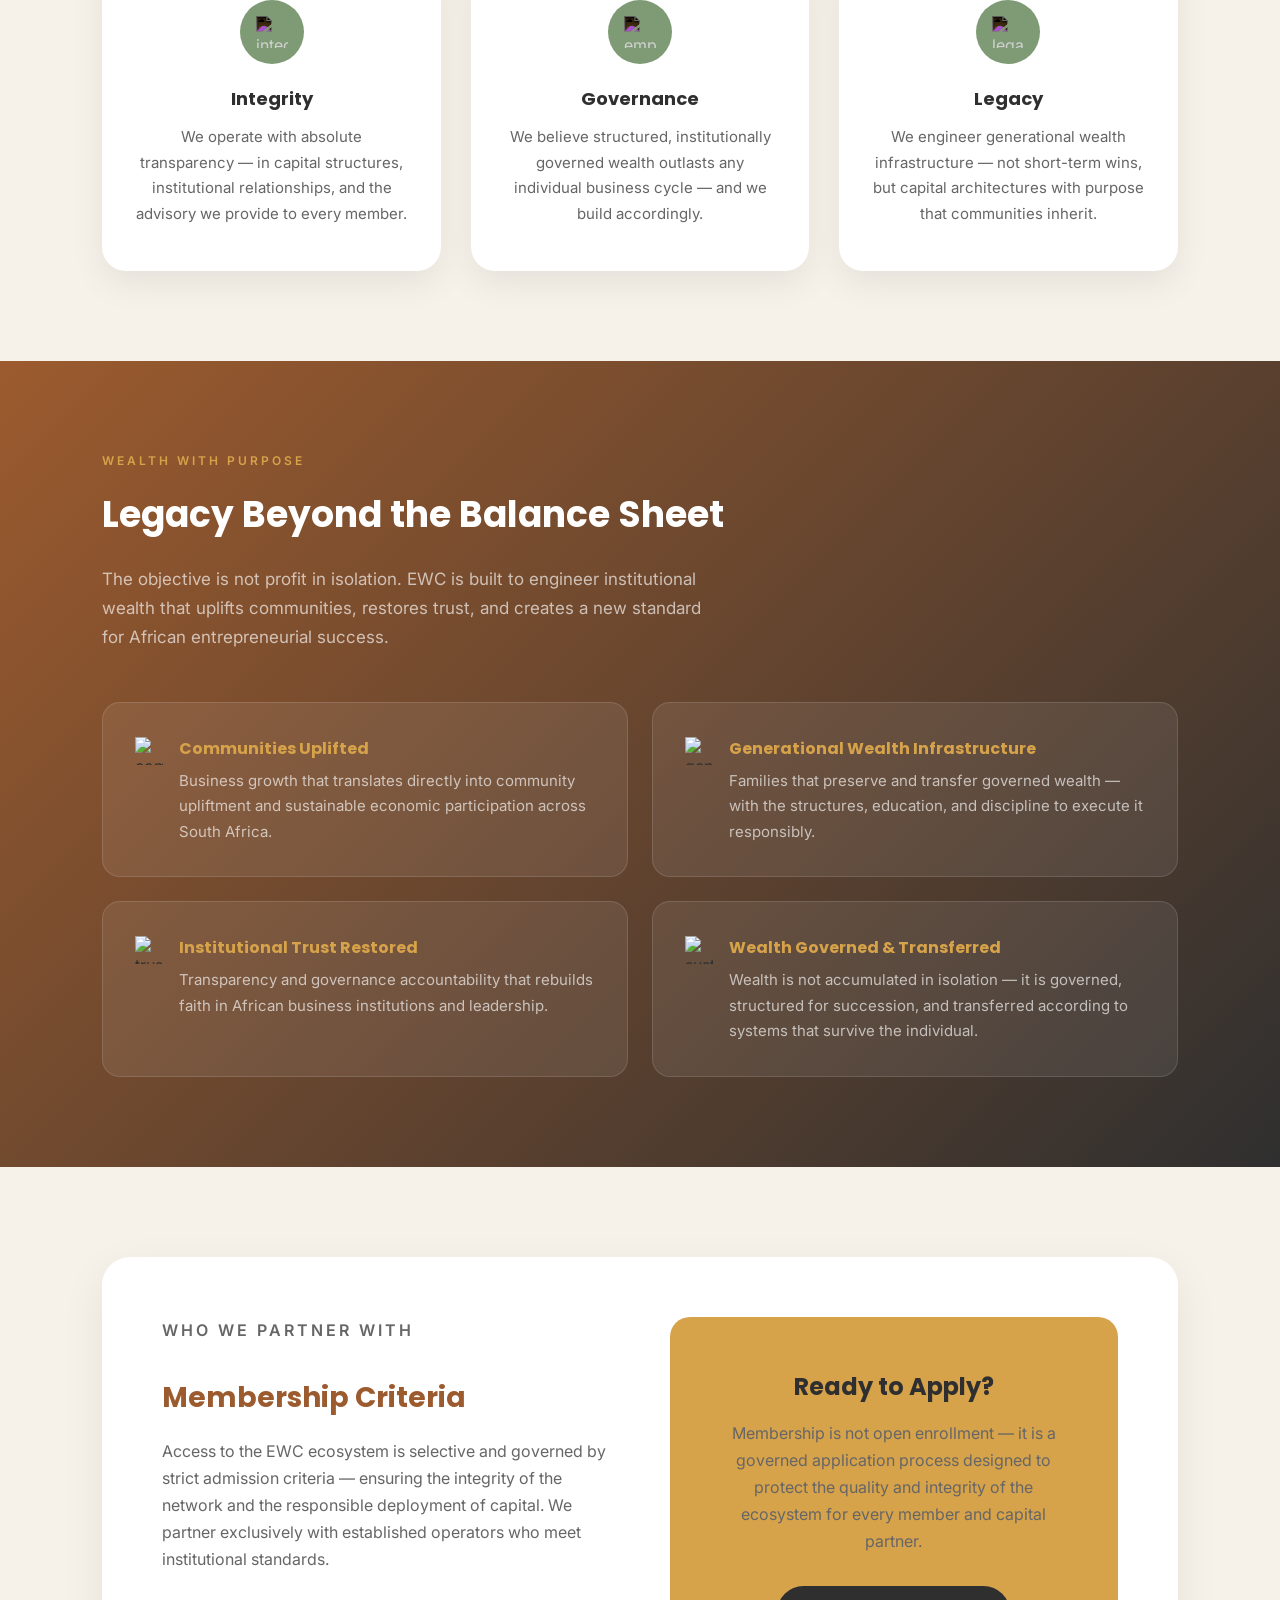
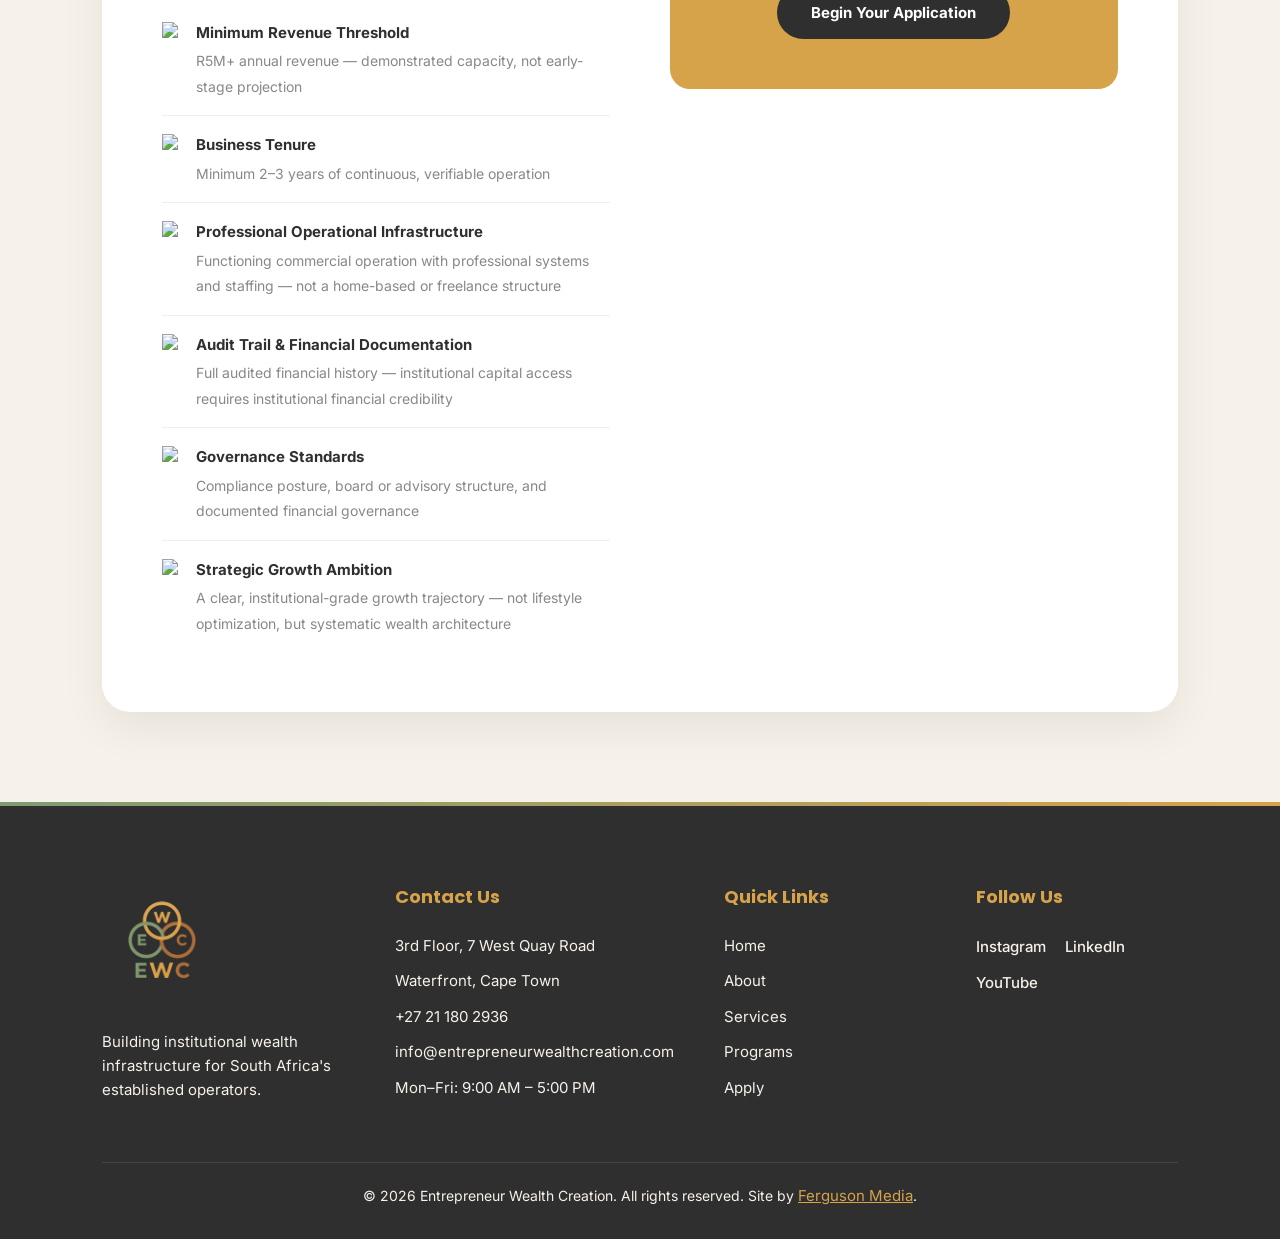
==== commit 425a6eb5: "addad a score quiz" ====
--- a/about.html
+++ b/about.html
@@ -10,10 +10,9 @@
     * { margin: 0; padding: 0; box-sizing: border-box; }
     body { font-family: 'Inter', sans-serif; background: var(--cream); color: var(--dark); line-height: 1.7; overflow-x: hidden; }
 
-    /* HEADER & NAV (UPDATED FOR MOBILE) */
+    /* HEADER & NAV */
     header { background: var(--white); padding: 20px 8%; display: flex; justify-content: space-between; align-items: center; position: sticky; top: 0; z-index: 200; box-shadow: 0 2px 20px rgba(0,0,0,0.06); }
     header img { height: 55px; }
-    
     .desktop-nav { display: flex; align-items: center; }
     nav a { margin-left: 25px; text-decoration: none; color: var(--dark); font-weight: 500; position: relative; padding-bottom: 5px; transition: .3s ease; }
     nav a::after { content: ""; position: absolute; left: 0; bottom: 0; width: 0%; height: 2px; background: var(--gold); transition: .3s ease; }
@@ -111,15 +110,15 @@
     .legacy-item h4 { font-family: 'Poppins', sans-serif; color: var(--gold); margin-bottom: 6px; font-size: 16px; }
     .legacy-item p { color: rgba(255,255,255,0.65); font-size: 15px; }
 
-    /* CRITERIA PREVIEW */
-    .criteria-section { }
-    .criteria-card { background: var(--white); border-radius: 28px; padding: 60px; box-shadow: 0 15px 45px rgba(0,0,0,0.07); display: grid; grid-template-columns: 1fr 1fr; gap: 60px; align-items: center; }
+    /* CRITERIA — UPDATED */
+    .criteria-card { background: var(--white); border-radius: 28px; padding: 60px; box-shadow: 0 15px 45px rgba(0,0,0,0.07); display: grid; grid-template-columns: 1fr 1fr; gap: 60px; align-items: start; }
     .criteria-card h3 { font-family: 'Poppins', sans-serif; font-size: 28px; color: var(--brown); margin-bottom: 16px; }
-    .criteria-card p { color: #666; font-size: 16px; margin-bottom: 30px; }
+    .criteria-card > div > p { color: #666; font-size: 16px; margin-bottom: 30px; }
     .criteria-list { list-style: none; padding: 0; }
-    .criteria-list li { padding: 14px 0; border-bottom: 1px solid #eee; display: flex; gap: 14px; align-items: flex-start; font-size: 15px; }
+    .criteria-list li { padding: 16px 0; border-bottom: 1px solid #eee; display: flex; gap: 14px; align-items: flex-start; font-size: 15px; }
+    .criteria-list li:last-child { border-bottom: none; }
     .criteria-list li img { width: 20px; height: 20px; margin-top: 2px; flex-shrink: 0; }
-    .criteria-list li strong { color: var(--dark); display: block; }
+    .criteria-list li strong { color: var(--dark); display: block; margin-bottom: 3px; }
     .criteria-list li span { color: #888; font-size: 14px; }
     .apply-cta { background: var(--gold); padding: 50px; border-radius: 20px; text-align: center; }
     .apply-cta h4 { font-family: 'Poppins', sans-serif; font-size: 24px; color: var(--dark); margin-bottom: 12px; }
@@ -141,25 +140,18 @@
     .footer-social a { display: inline-block; margin-right: 15px; font-weight: 500; transition: 0.3s ease; }
     .footer-social a:hover { color: var(--gold); transform: scale(1.1); }
     .footer-bottom { border-top: 1px solid rgba(255,255,255,0.1); margin-top: 50px; padding-top: 20px; text-align: center; font-size: 14px; color: var(--cream); }
-
-    /* RESPONSIVE (MATCHING INDEX) */
+    .footer-bottom a { display: inline; color: var(--gold); text-decoration: underline; }
+
+    /* RESPONSIVE */
     @media(max-width:900px){
       .desktop-nav{display:none;}
       .hamburger{display:flex;}
-      
-      /* Page Hero */
       .page-hero{padding:90px 6% 70px;}
       .page-hero h1{font-size:32px;}
       .page-hero p{font-size:15px;}
-
-      /* General Section Padding */
       section{padding:70px 6%;}
       .shift-quote{padding:24px 6%;}
-
-      /* Grids to Single Column */
       .story, .mv, .psych-compare, .values-grid, .legacy-grid, .criteria-card, .footer-container{grid-template-columns:1fr;}
-      
-      /* Specific Adjustments */
       .psych-vs{display:none;}
       .story img{height:300px;margin-top:30px;}
       .mv-card{padding:30px;}
@@ -173,7 +165,6 @@
 </head>
 <body>
 
-<!-- SIDEBAR & OVERLAY (ADDED) -->
 <div class="sidebar-overlay" id="sidebarOverlay"></div>
 <div class="sidebar" id="sidebar">
   <div class="sidebar-header">
@@ -202,24 +193,23 @@
     <a href="programme.html" class="nav-link">Programs</a>
     <a href="contact.html" class="nav-link">Apply</a>
   </nav>
-  <!-- HAMBURGER BUTTON (ADDED) -->
   <button class="hamburger" id="hamburger" aria-label="Menu"><span></span><span></span><span></span></button>
 </header>
 
 <section class="page-hero">
-  <div class="hero-tag">Economic Empowerment &amp; Generational Wealth</div>
-  <h1>Building for South Africa's Rising Wealth Class</h1>
-  <p>EWC is not a coaching platform. It is an exclusive ecosystem for established entrepreneurs — built around family offices, capital access, and a fundamental psychological shift in African wealth.</p>
+  <div class="hero-tag">Wealth Architecture · Capital Access · South Africa</div>
+  <h1>Engineering Wealth Infrastructure for South Africa's Serious Operators</h1>
+  <p>EWC is a Wealth Realization Engine — an exclusive institutional ecosystem for established entrepreneurs built around capital access, family office governance, and a fundamental structural shift in African wealth.</p>
 </section>
 
 <!-- STORY -->
 <section class="story">
   <div>
     <p class="section-label">Who We Are</p>
-    <h2 class="section-title">An Ecosystem, Not a Programme</h2>
-    <p>Entrepreneur Wealth Creation (EWC) exists to help South Africa's established entrepreneurs move beyond the survival mindset — into a place of legacy, resilience, and economic empowerment that outlasts them.</p>
-    <p>We combine Strategic Mentorship, access to R1–R3 Billion in Transformation Capital, and a Private Family Office structure — three interconnected pillars that together create sustainable, generational wealth infrastructure.</p>
-    <p>This is not for early-stage startups. This is for established wealth creators ready to build something that lasts.</p>
+    <h2 class="section-title">A Wealth Architecture System, Not a Programme</h2>
+    <p>Entrepreneur Wealth Creation (EWC) exists to move South Africa's most capable operators beyond the revenue cycle — into a position of institutional asset ownership, capital access, and legacy governance that outlasts them.</p>
+    <p>We operate through three interconnected pillars: Strategic Mentorship, access to a R1–R3 Billion Institutional Capital Pool, and Private Family Office governance — systems that together engineer sustainable, generational wealth infrastructure.</p>
+    <p>This is not for early-stage startups or entrepreneurs in search of motivation. This is structured capital engineering for established wealth creators ready to build something permanent.</p>
   </div>
   <img src="about-story.png" alt="Entrepreneur discussion">
 </section>
@@ -232,12 +222,12 @@
     <div class="mv-card">
       <span>01</span>
       <h3>Our Mission</h3>
-      <p>To equip South Africa's established entrepreneurs with the strategic frameworks, capital access, and legacy structures required to create, protect, and transfer wealth across generations — aligning profit with purpose.</p>
+      <p>To equip South Africa's established operators with the capital access frameworks, wealth structuring systems, and governance infrastructure required to create, protect, and transfer institutional-grade wealth across generations — aligning capital with legacy intent.</p>
     </div>
     <div class="mv-card">
       <span>02</span>
       <h3>Our Vision</h3>
-      <p>A future where African entrepreneurs are not just financially successful — but economically empowered, psychologically resilient, and capable of building lasting institutions that uplift communities and restore trust.</p>
+      <p>A future where African entrepreneurs are not only financially successful — but institutionally positioned, governance-governed, and capable of building lasting wealth structures that withstand market cycles and transfer across generations.</p>
     </div>
   </div>
 </section>
@@ -251,36 +241,36 @@
       <h3>The Status Quo</h3>
       <div class="psych-item">
         <img src="https://img.icons8.com/ios/30/9C5B2E/car--v1.png" alt="car icon">
-        <p>Cars, brands, and lifestyle serve as proof and validation of success.</p>
+        <p>Consumption-driven positioning. Lifestyle and appearance serve as the primary validation of entrepreneurial success.</p>
       </div>
       <div class="psych-item">
         <img src="https://img.icons8.com/ios/30/9C5B2E/negative-dynamic--v1.png" alt="fragility icon">
-        <p>Immediate gratification, long-term financial fragility.</p>
+        <p>Revenue without architecture. Strong cash flow with no governance structure produces long-term fragility.</p>
       </div>
       <div class="psych-item">
         <img src="https://img.icons8.com/ios/30/9C5B2E/shopping-cart--v1.png" alt="consumption icon">
-        <p>Cash flow consumed rather than protected or invested.</p>
+        <p>Capital consumed rather than structured into protected, compounding institutional assets.</p>
       </div>
     </div>
     <div class="psych-vs">VS</div>
     <div class="psych-col vision">
-      <h3>The EWC Vision</h3>
+      <h3>The EWC Architecture</h3>
       <div class="psych-item">
         <img src="https://img.icons8.com/ios/30/D6A24A/positive-dynamic--v1.png" alt="pride icon">
-        <p>Defined by Pride, Resilience, and Legacy — the new chapter.</p>
+        <p>Institutional positioning. Asset-backed leverage, governance frameworks, and capital structures that compound.</p>
       </div>
       <div class="psych-item">
         <img src="https://img.icons8.com/ios/30/D6A24A/family--v1.png" alt="family icon">
-        <p>Economic Empowerment and Generational Wealth that outlasts.</p>
+        <p>Liquidity governance. Family obligations structured, boundaries enforced, and capital protected at source.</p>
       </div>
       <div class="psych-item">
         <img src="https://img.icons8.com/ios/30/D6A24A/building--v1.png" alt="institution icon">
-        <p>Resilience, legacy, and institutions communities can trust.</p>
-      </div>
-    </div>
-  </div>
-</section>
-<div class="shift-quote">"The shift from looking rich to being wealthy."</div>
+        <p>Generational infrastructure. Wealth separated from business risk and governed for responsible succession.</p>
+      </div>
+    </div>
+  </div>
+</section>
+<div class="shift-quote">"From revenue generation to institutional wealth realization."</div>
 
 <!-- VALUES -->
 <section class="values-section">
@@ -290,17 +280,17 @@
     <div class="value">
       <div class="value-icon"><img src="https://img.icons8.com/ios/64/ffffff/checkmark--v1.png" alt="integrity"></div>
       <h4>Integrity</h4>
-      <p>We lead with honesty, accountability, and transparency — demanding the same from those we partner with.</p>
+      <p>We operate with absolute transparency — in capital structures, institutional relationships, and the advisory we provide to every member.</p>
     </div>
     <div class="value">
       <div class="value-icon"><img src="https://img.icons8.com/ios/64/ffffff/positive-dynamic--v1.png" alt="empowerment"></div>
-      <h4>Empowerment</h4>
-      <p>We believe informed, psychologically resilient entrepreneurs make stronger decisions that ripple outward.</p>
+      <h4>Governance</h4>
+      <p>We believe structured, institutionally governed wealth outlasts any individual business cycle — and we build accordingly.</p>
     </div>
     <div class="value">
       <div class="value-icon"><img src="https://img.icons8.com/ios/64/ffffff/family--v1.png" alt="legacy"></div>
       <h4>Legacy</h4>
-      <p>We build generational infrastructure — not quick wins, but wealth with purpose that communities inherit.</p>
+      <p>We engineer generational wealth infrastructure — not short-term wins, but capital architectures with purpose that communities inherit.</p>
     </div>
   </div>
 </section>
@@ -309,73 +299,94 @@
 <section class="legacy-section">
   <p class="section-label">Wealth with Purpose</p>
   <h2 class="section-title">Legacy Beyond the Balance Sheet</h2>
-  <p class="section-sub">The goal is not just profit. EWC was built to uplift communities, restore trust in institutions, and create a new standard for African entrepreneurial success.</p>
+  <p class="section-sub">The objective is not profit in isolation. EWC is built to engineer institutional wealth that uplifts communities, restores trust, and creates a new standard for African entrepreneurial success.</p>
   <div class="legacy-grid">
     <div class="legacy-item">
       <img src="https://img.icons8.com/ios/28/D6A24A/building--v1.png" alt="community">
       <div>
         <h4>Communities Uplifted</h4>
-        <p>Business growth that translates directly into community upliftment and sustainable economic participation.</p>
+        <p>Business growth that translates directly into community upliftment and sustainable economic participation across South Africa.</p>
       </div>
     </div>
     <div class="legacy-item">
       <img src="https://img.icons8.com/ios/28/D6A24A/family--v1.png" alt="generational">
       <div>
-        <h4>Generational Wealth</h4>
-        <p>Families that preserve and pass down wealth — with the structures and education to do it responsibly.</p>
+        <h4>Generational Wealth Infrastructure</h4>
+        <p>Families that preserve and transfer governed wealth — with the structures, education, and discipline to execute it responsibly.</p>
       </div>
     </div>
     <div class="legacy-item">
       <img src="https://img.icons8.com/ios/28/D6A24A/handshake--v1.png" alt="trust">
       <div>
-        <h4>Institutions Regain Trust</h4>
-        <p>Transparency and accountability that restores faith in African business institutions and leadership.</p>
+        <h4>Institutional Trust Restored</h4>
+        <p>Transparency and governance accountability that rebuilds faith in African business institutions and leadership.</p>
       </div>
     </div>
     <div class="legacy-item">
       <img src="https://img.icons8.com/ios/28/D6A24A/recurring-appointment--v1.png" alt="sustained">
       <div>
-        <h4>Wealth Sustained &amp; Shared</h4>
-        <p>Wealth is not accumulated and hoarded — it is sustained, structured, and shared across generations.</p>
-      </div>
-    </div>
-  </div>
-</section>
-
-<!-- MEMBERSHIP CRITERIA PREVIEW -->
+        <h4>Wealth Governed &amp; Transferred</h4>
+        <p>Wealth is not accumulated in isolation — it is governed, structured for succession, and transferred according to systems that survive the individual.</p>
+      </div>
+    </div>
+  </div>
+</section>
+
+<!-- MEMBERSHIP CRITERIA PREVIEW — UPDATED -->
 <section class="criteria-section">
   <div class="criteria-card">
     <div>
       <p class="section-label">Who We Partner With</p>
       <h3>Membership Criteria</h3>
-      <p>Access to the EWC ecosystem is selective to ensure the integrity of the network and the deployment of capital. We partner exclusively with established wealth creators.</p>
+      <p>Access to the EWC ecosystem is selective and governed by strict admission criteria — ensuring the integrity of the network and the responsible deployment of capital. We partner exclusively with established operators who meet institutional standards.</p>
       <ul class="criteria-list">
         <li>
           <img src="https://img.icons8.com/ios/20/D6A24A/checkmark--v1.png" alt="check">
           <div>
-            <strong>Tenure</strong>
-            <span>2–3 years of business operation minimum</span>
-          </div>
-        </li>
-        <li>
-          <img src="https://img.icons8.com/ios/20/D6A24A/checkmark--v1.png" alt="check">
-          <div>
-            <strong>Infrastructure</strong>
-            <span>Established office and operational structure</span>
-          </div>
-        </li>
-        <li>
-          <img src="https://img.icons8.com/ios/20/D6A24A/checkmark--v1.png" alt="check">
-          <div>
-            <strong>Compliance</strong>
-            <span>Full audit trail and documented financial history</span>
+            <strong>Minimum Revenue Threshold</strong>
+            <span>R5M+ annual revenue — demonstrated capacity, not early-stage projection</span>
+          </div>
+        </li>
+        <li>
+          <img src="https://img.icons8.com/ios/20/D6A24A/checkmark--v1.png" alt="check">
+          <div>
+            <strong>Business Tenure</strong>
+            <span>Minimum 2–3 years of continuous, verifiable operation</span>
+          </div>
+        </li>
+        <li>
+          <img src="https://img.icons8.com/ios/20/D6A24A/checkmark--v1.png" alt="check">
+          <div>
+            <strong>Professional Operational Infrastructure</strong>
+            <span>Functioning commercial operation with professional systems and staffing — not a home-based or freelance structure</span>
+          </div>
+        </li>
+        <li>
+          <img src="https://img.icons8.com/ios/20/D6A24A/checkmark--v1.png" alt="check">
+          <div>
+            <strong>Audit Trail &amp; Financial Documentation</strong>
+            <span>Full audited financial history — institutional capital access requires institutional financial credibility</span>
+          </div>
+        </li>
+        <li>
+          <img src="https://img.icons8.com/ios/20/D6A24A/checkmark--v1.png" alt="check">
+          <div>
+            <strong>Governance Standards</strong>
+            <span>Compliance posture, board or advisory structure, and documented financial governance</span>
+          </div>
+        </li>
+        <li>
+          <img src="https://img.icons8.com/ios/20/D6A24A/checkmark--v1.png" alt="check">
+          <div>
+            <strong>Strategic Growth Ambition</strong>
+            <span>A clear, institutional-grade growth trajectory — not lifestyle optimization, but systematic wealth architecture</span>
           </div>
         </li>
       </ul>
     </div>
     <div class="apply-cta">
       <h4>Ready to Apply?</h4>
-      <p>Membership is not open enrollment — it is an application process designed to protect the quality of the ecosystem for every member.</p>
+      <p>Membership is not open enrollment — it is a governed application process designed to protect the quality and integrity of the ecosystem for every member and capital partner.</p>
       <a href="contact.html" class="btn-dark">Begin Your Application</a>
     </div>
   </div>
@@ -385,7 +396,7 @@
   <div class="footer-container">
     <div class="footer-logo">
       <img src="logo.png" alt="Entrepreneur Wealth Creation Logo">
-      <p>Building for South Africa's Rising Wealth Class. Economic Empowerment &amp; Generational Wealth.</p>
+      <p>Building institutional wealth infrastructure for South Africa's established operators.</p>
     </div>
     <div>
       <h3>Contact Us</h3>
@@ -418,7 +429,6 @@
   </div>
 </footer>
 
-<!-- JAVASCRIPT (ADDED) -->
 <script>
   const hamburger=document.getElementById('hamburger'),sidebar=document.getElementById('sidebar'),overlay=document.getElementById('sidebarOverlay'),closeBtn=document.getElementById('sidebarClose');
   const open=()=>{sidebar.classList.add('open');overlay.classList.add('active');hamburger.classList.add('open');document.body.style.overflow='hidden';};
@@ -427,7 +437,5 @@
   closeBtn.addEventListener('click',close);overlay.addEventListener('click',close);
   document.addEventListener('keydown',e=>{if(e.key==='Escape')close();});
 </script>
-
 </body>
-</html>
-```+</html>
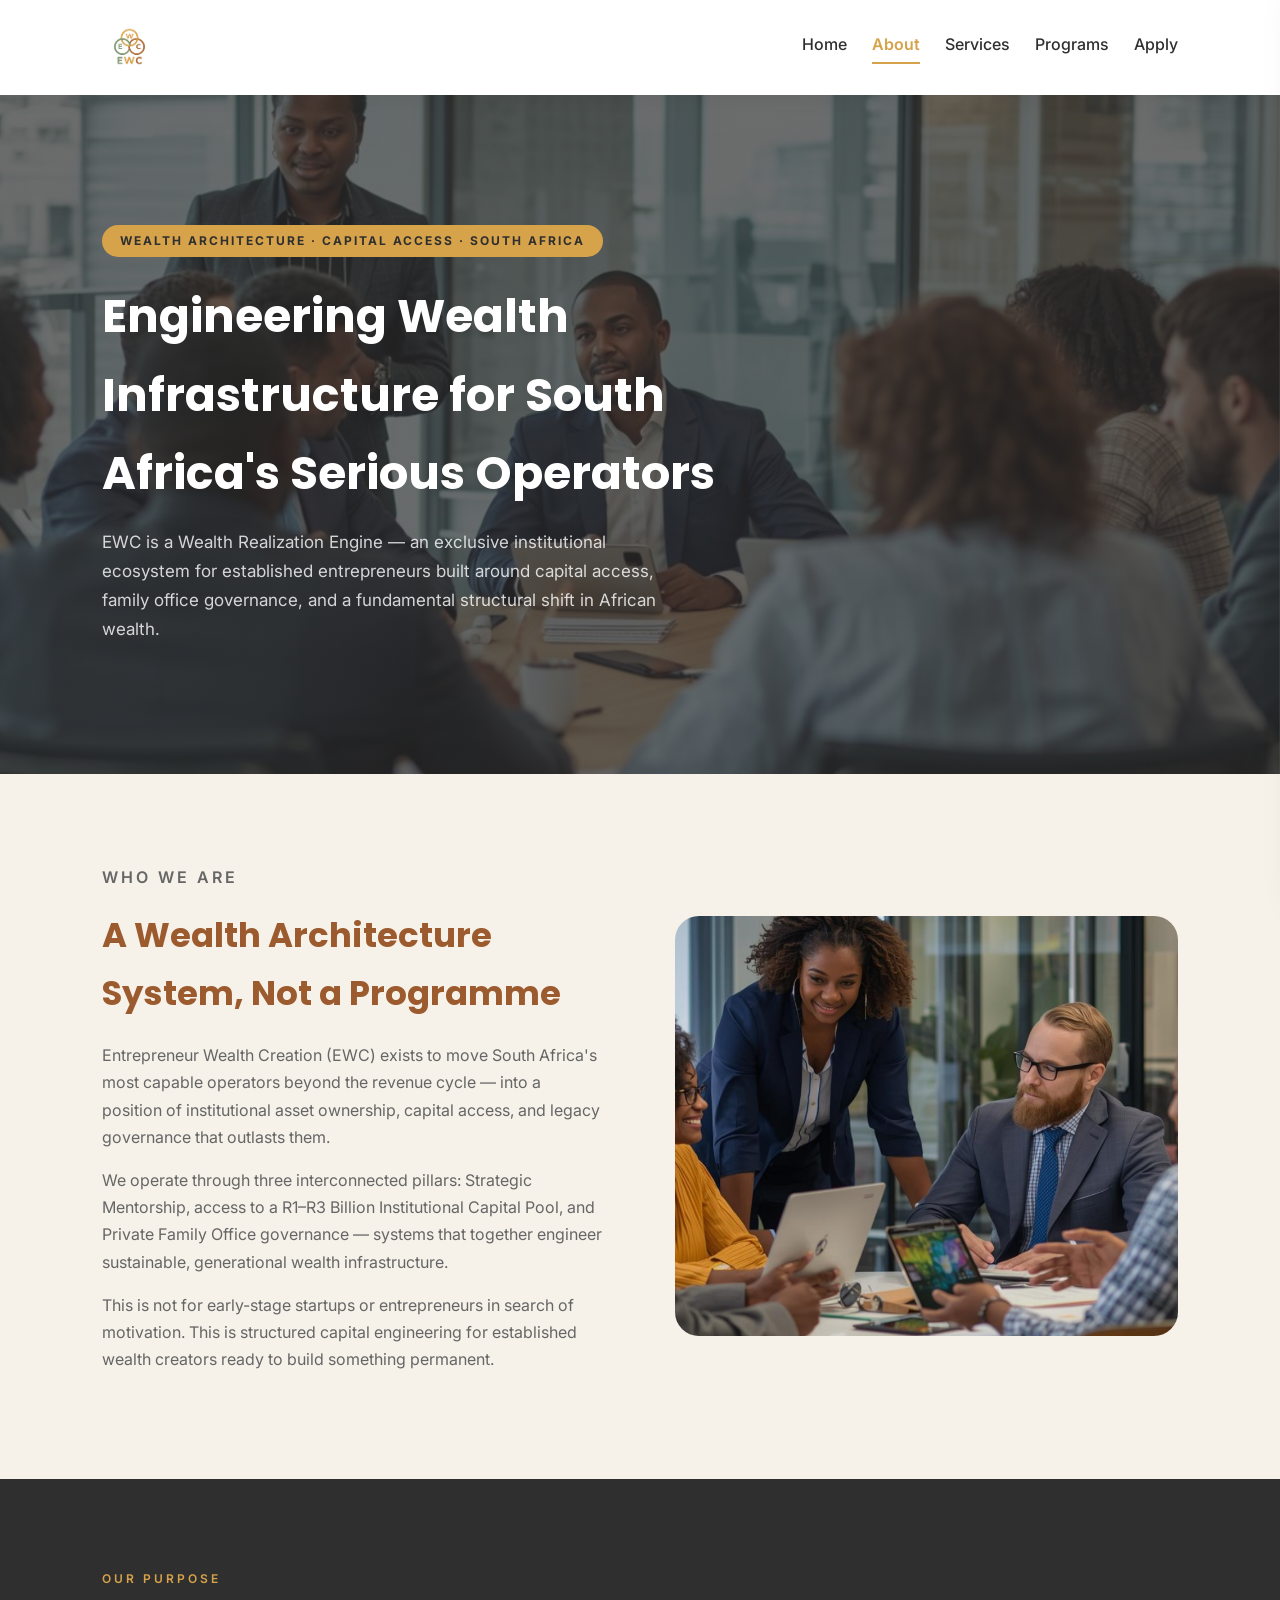
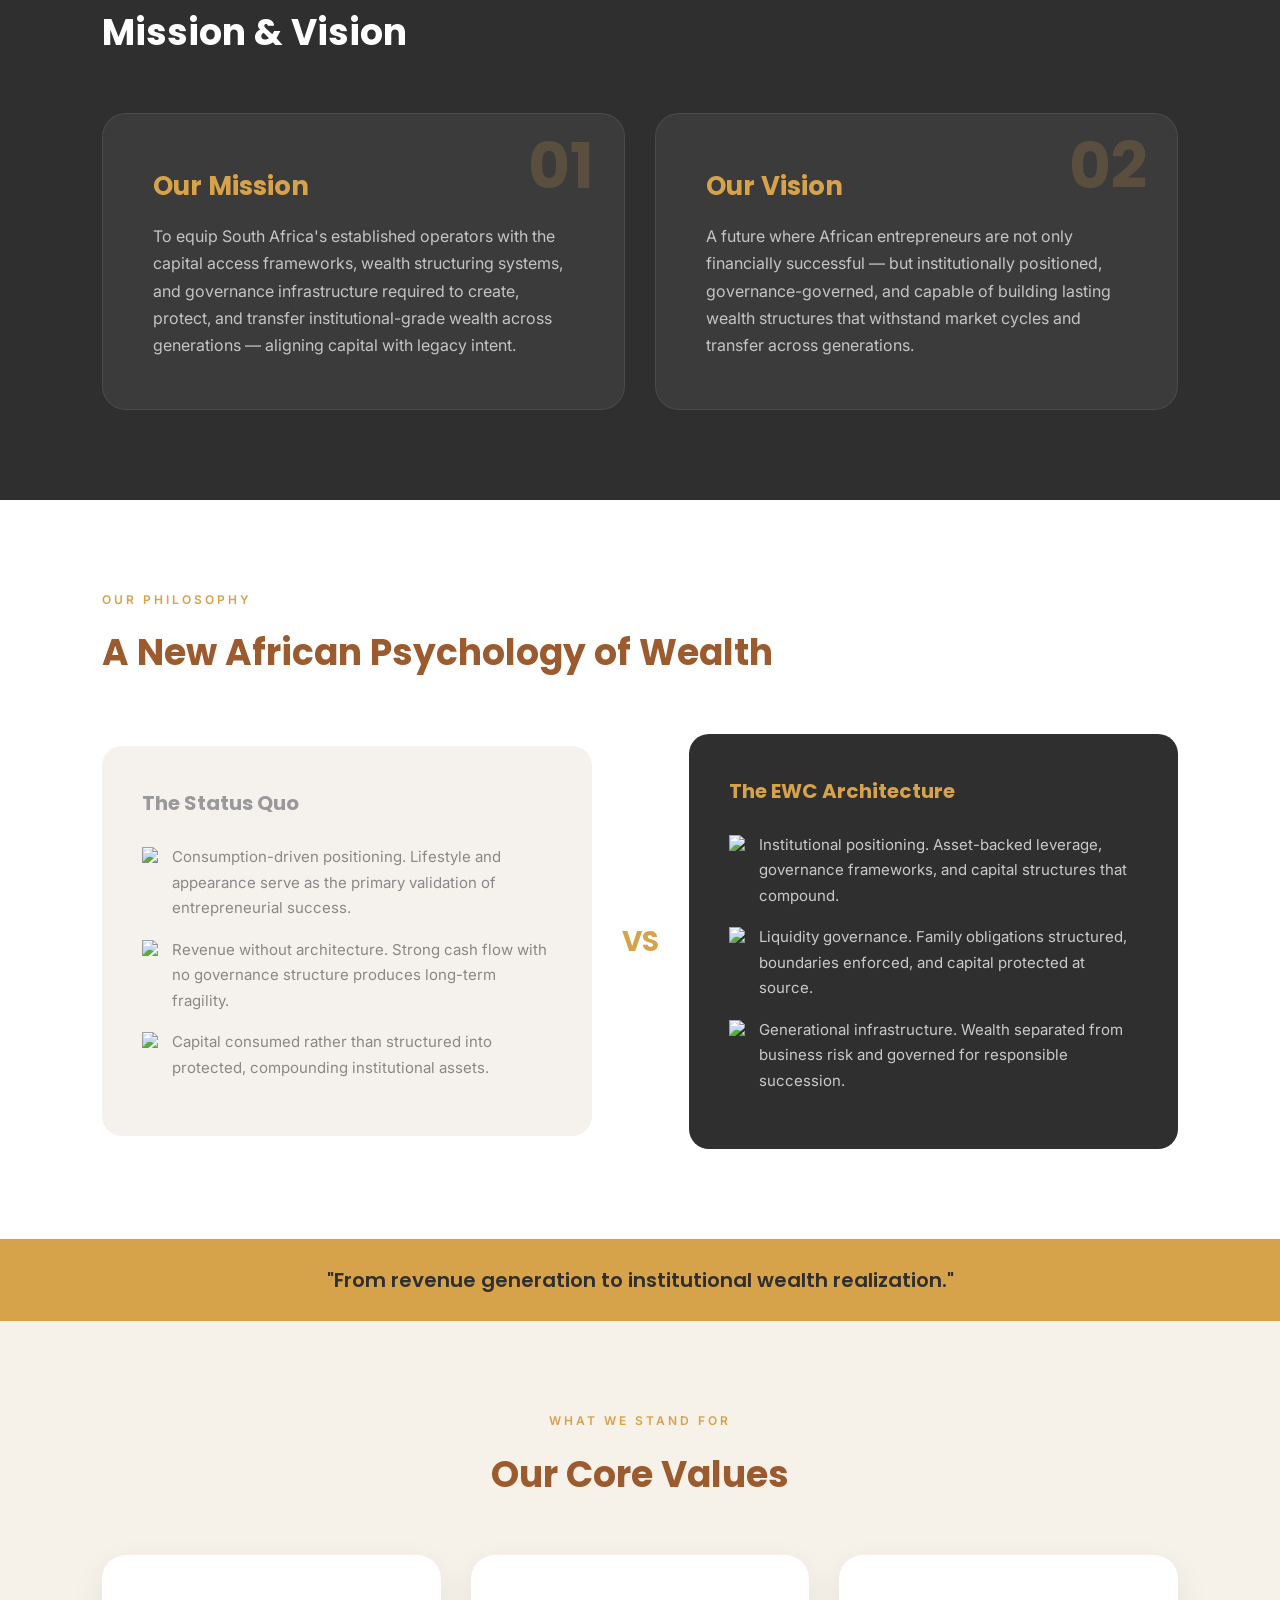
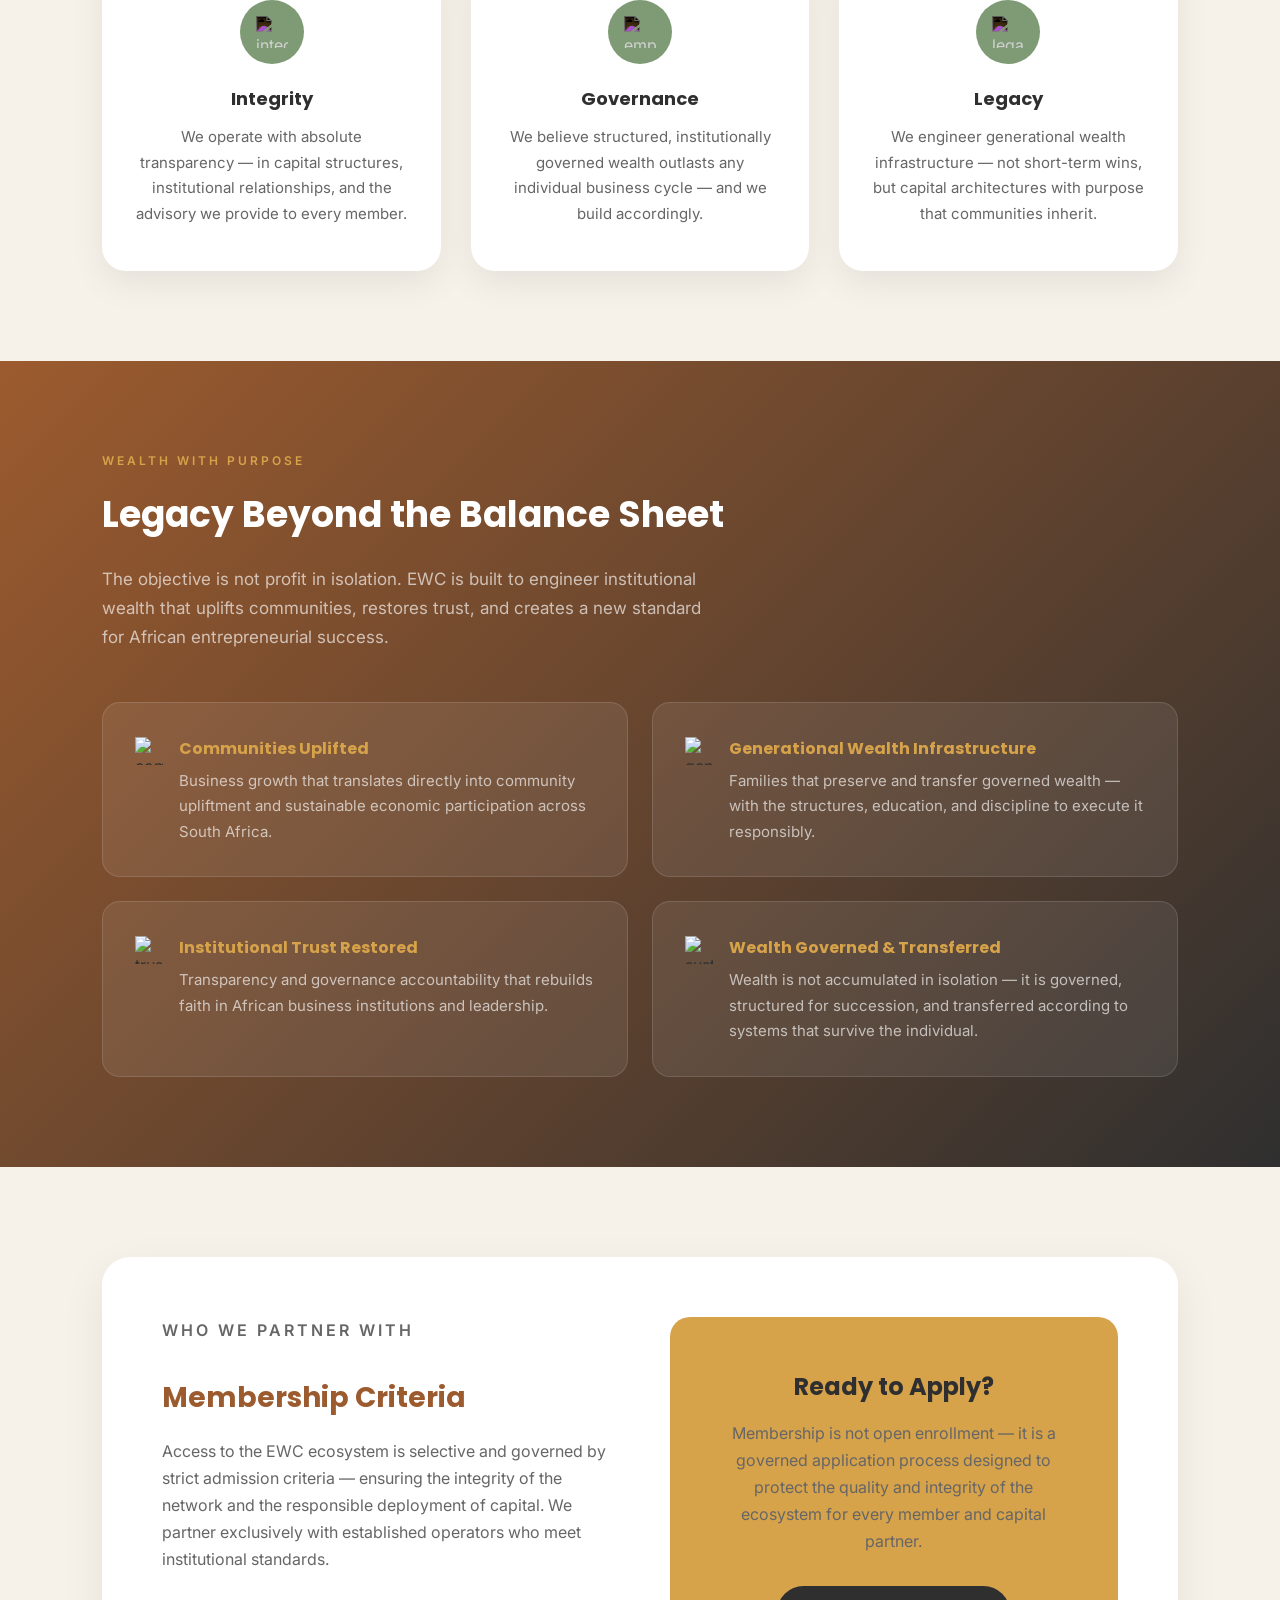
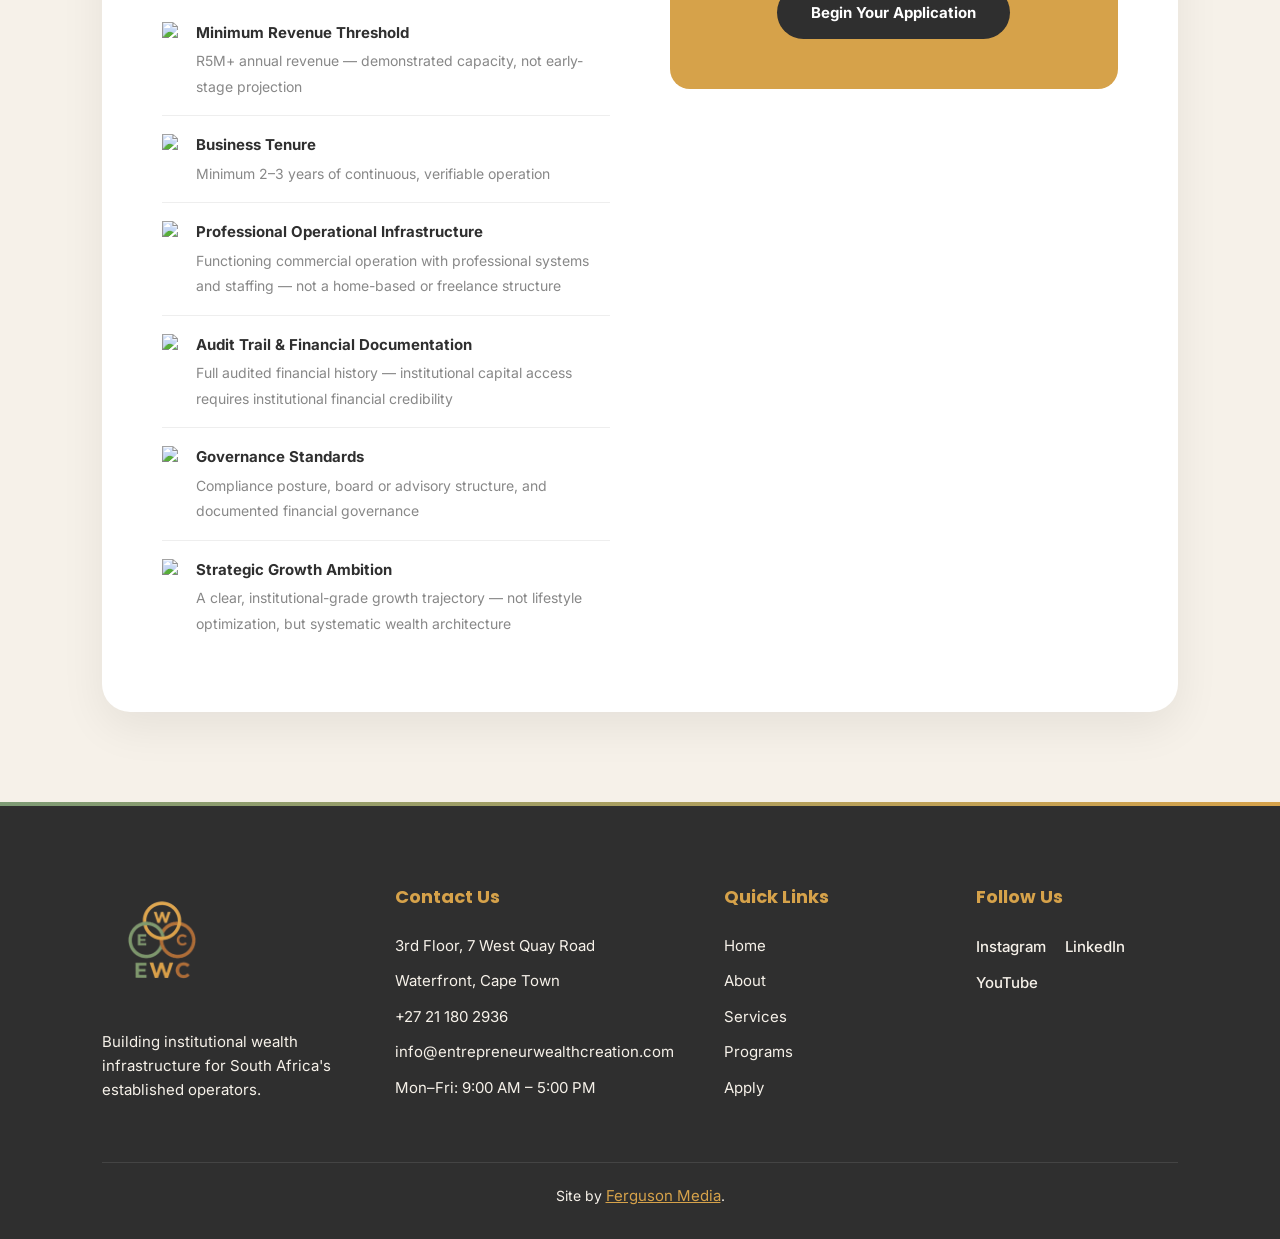
==== commit bc9e3e05: "updated footer bottom" ====
--- a/about.html
+++ b/about.html
@@ -423,9 +423,8 @@
       </div>
     </div>
   </div>
-  <div class="footer-bottom">
-    © 2026 Entrepreneur Wealth Creation. All rights reserved.
-    Site by <a href="https://fergusonmedia.co.za" target="_blank" style="color: var(--gold); text-decoration: underline;">Ferguson Media</a>.
+    <div class="footer-bottom">
+    Site by <a href="https://fergusonmedia.co.za" target="_blank">Ferguson Media</a>.
   </div>
 </footer>
 
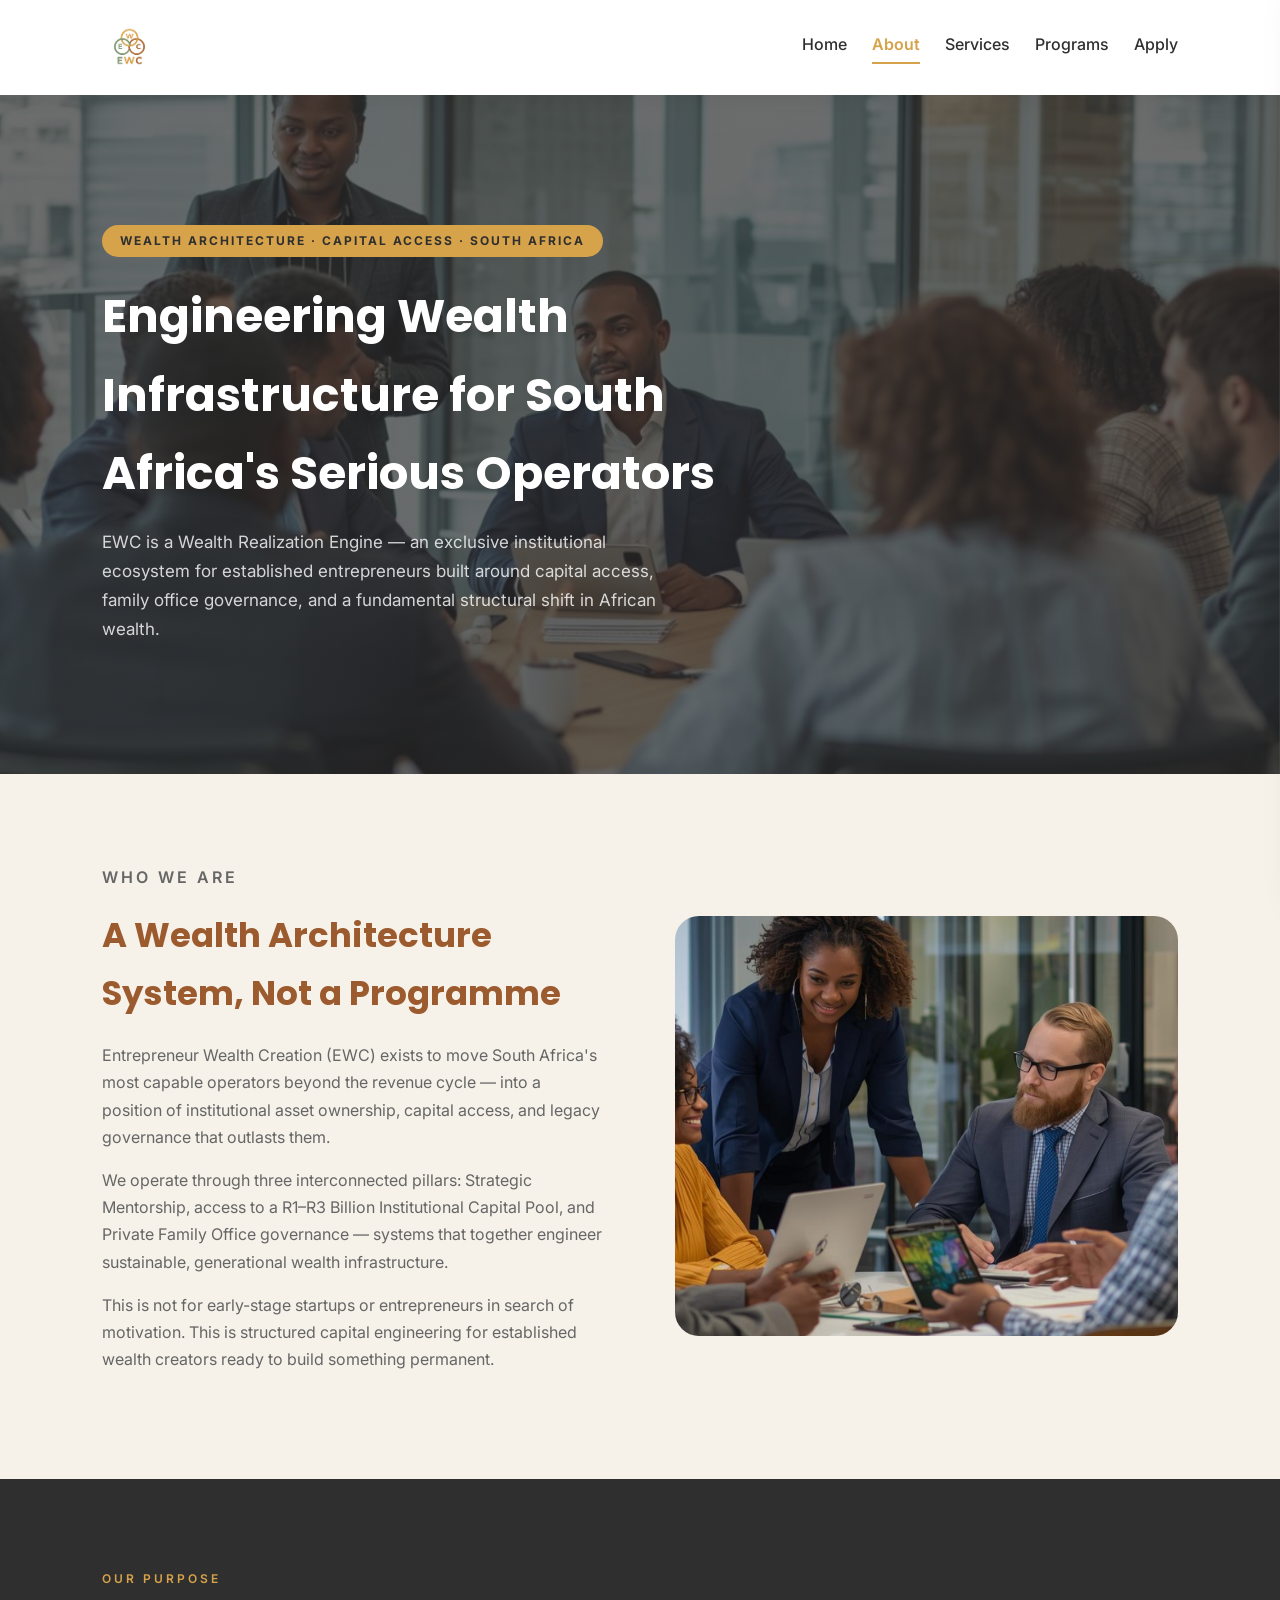
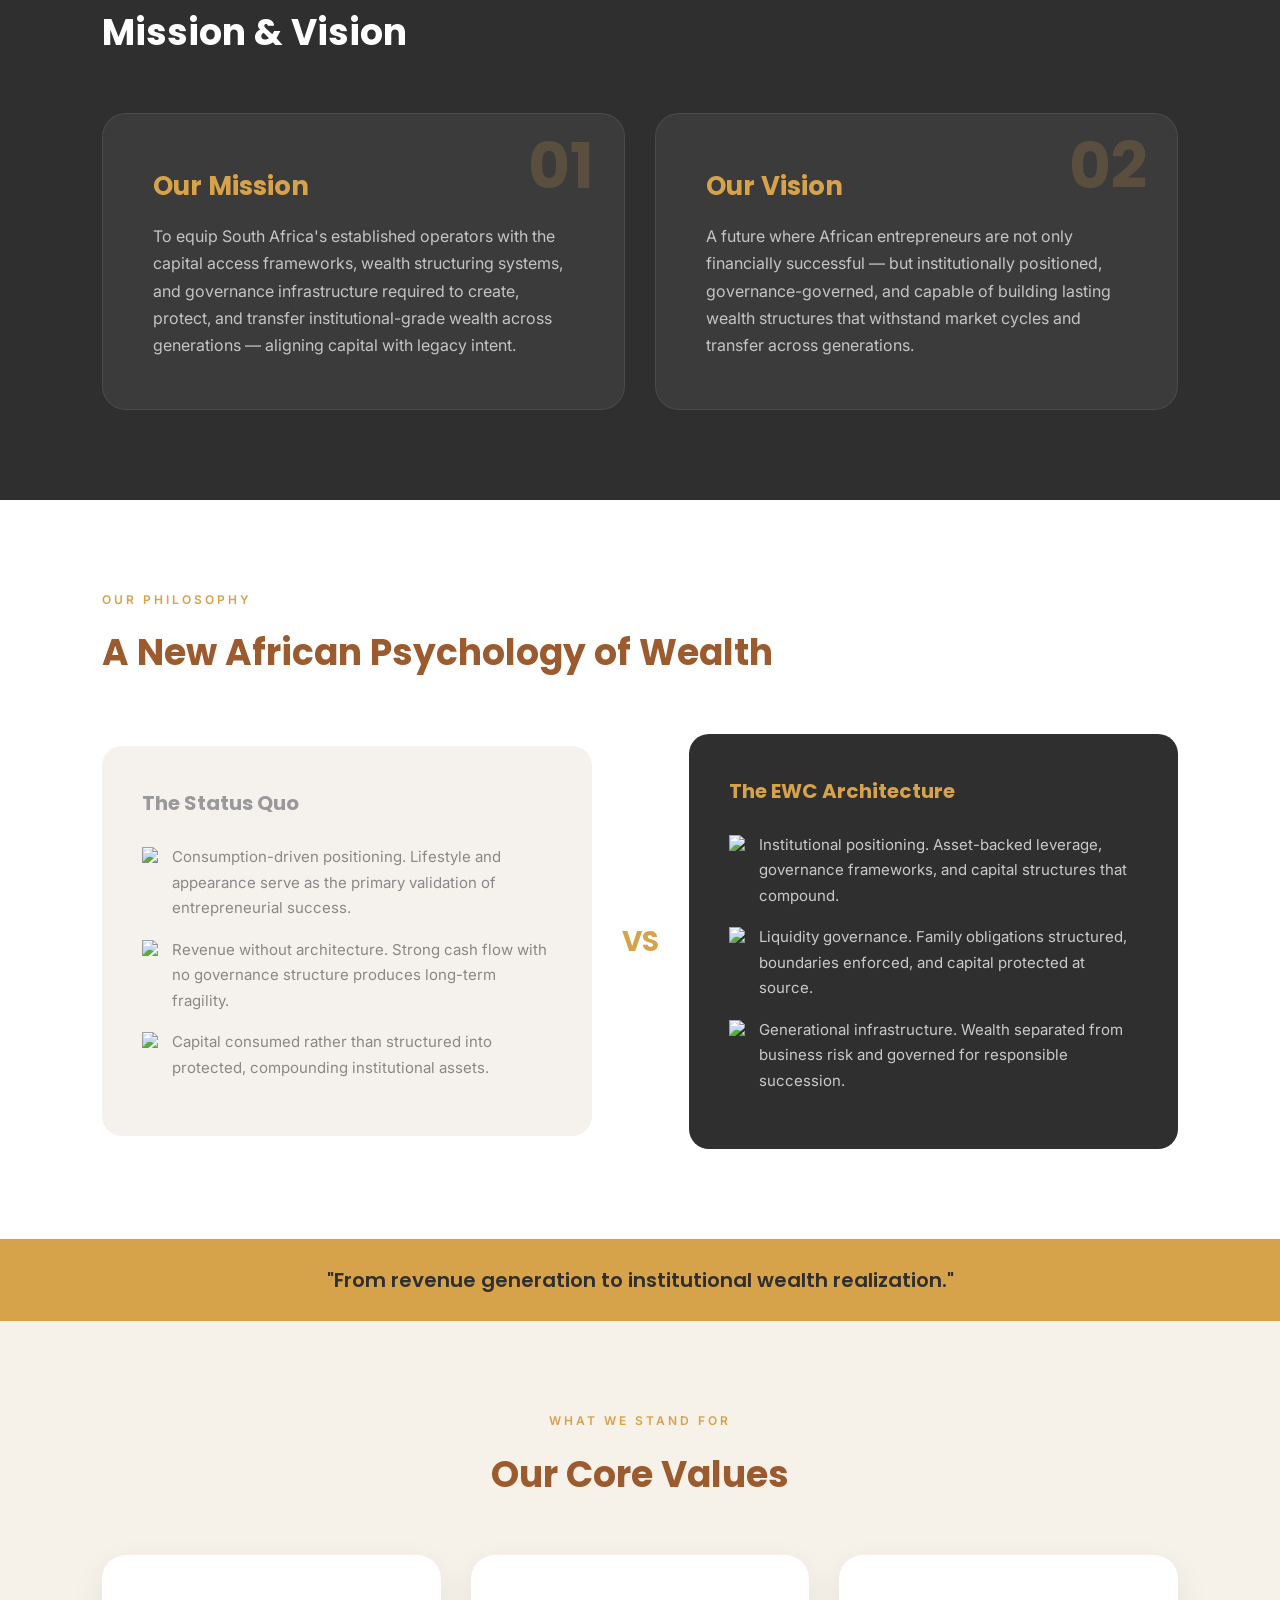
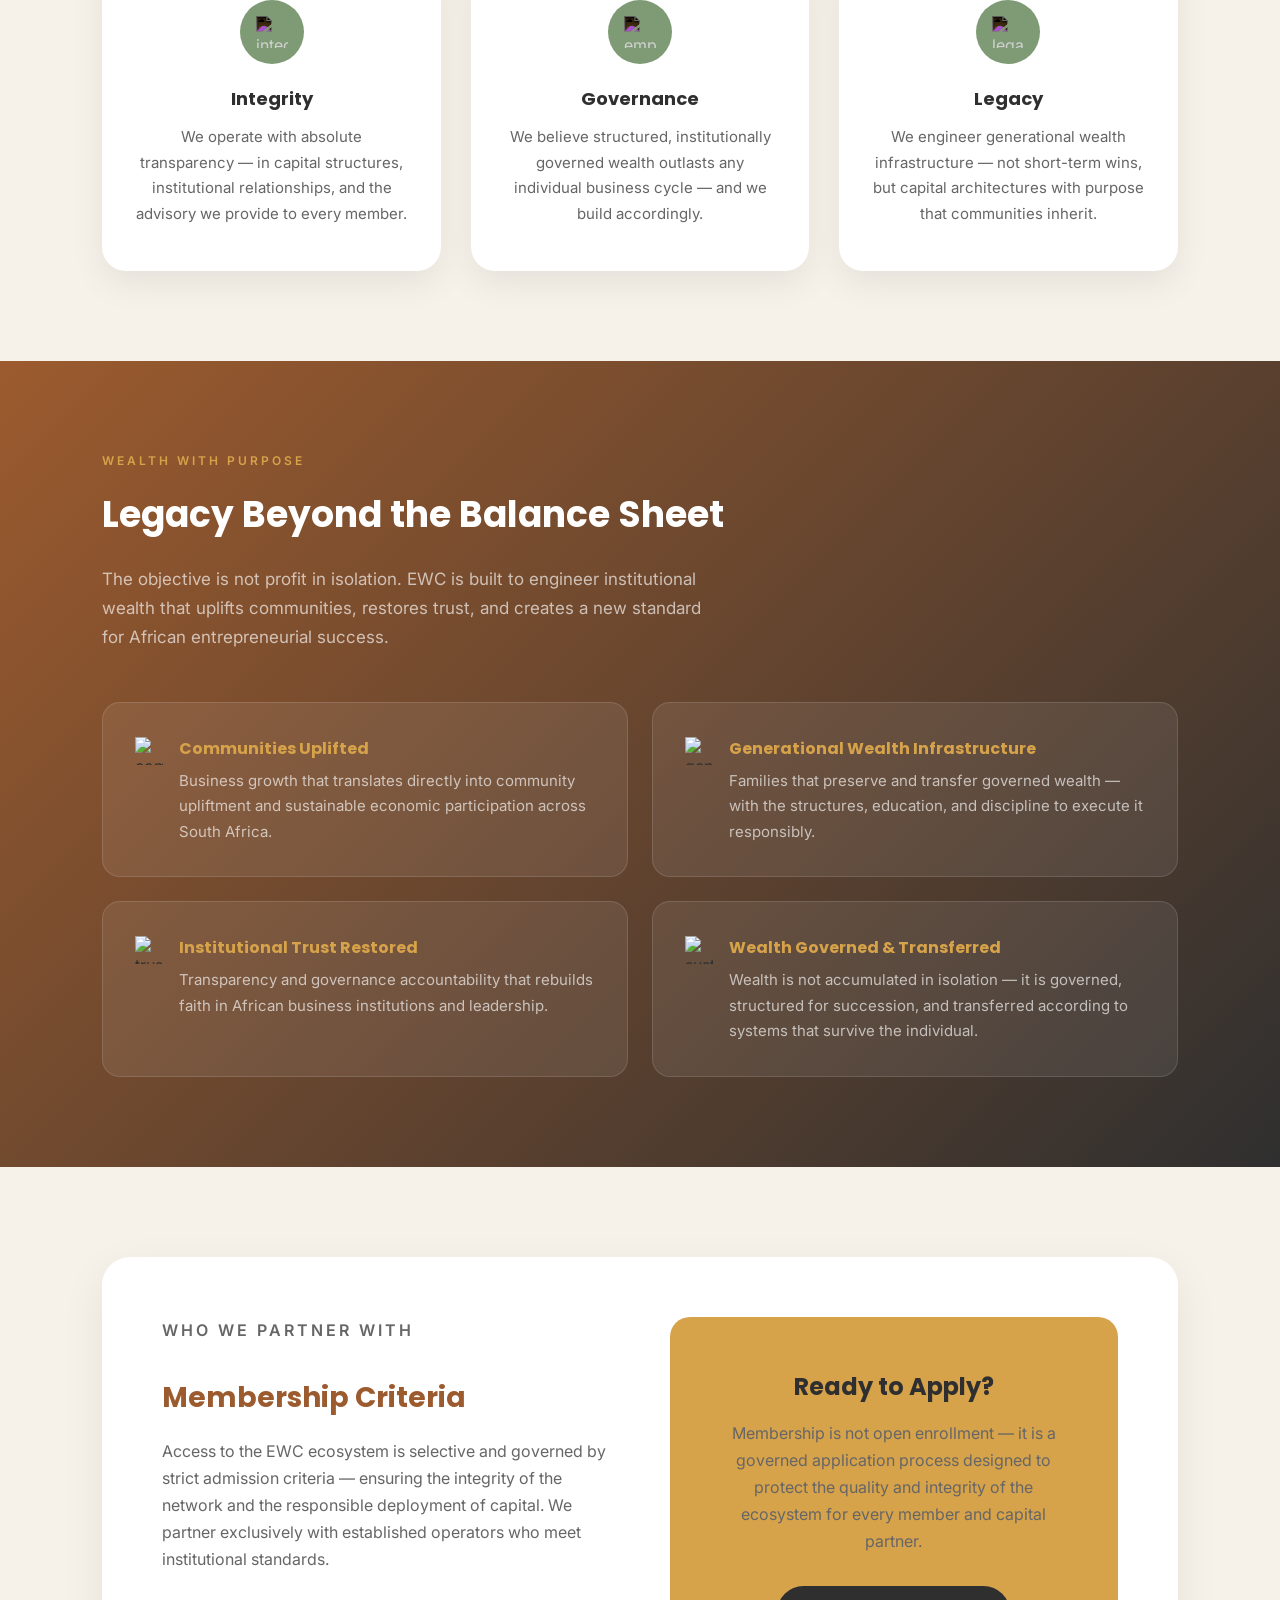
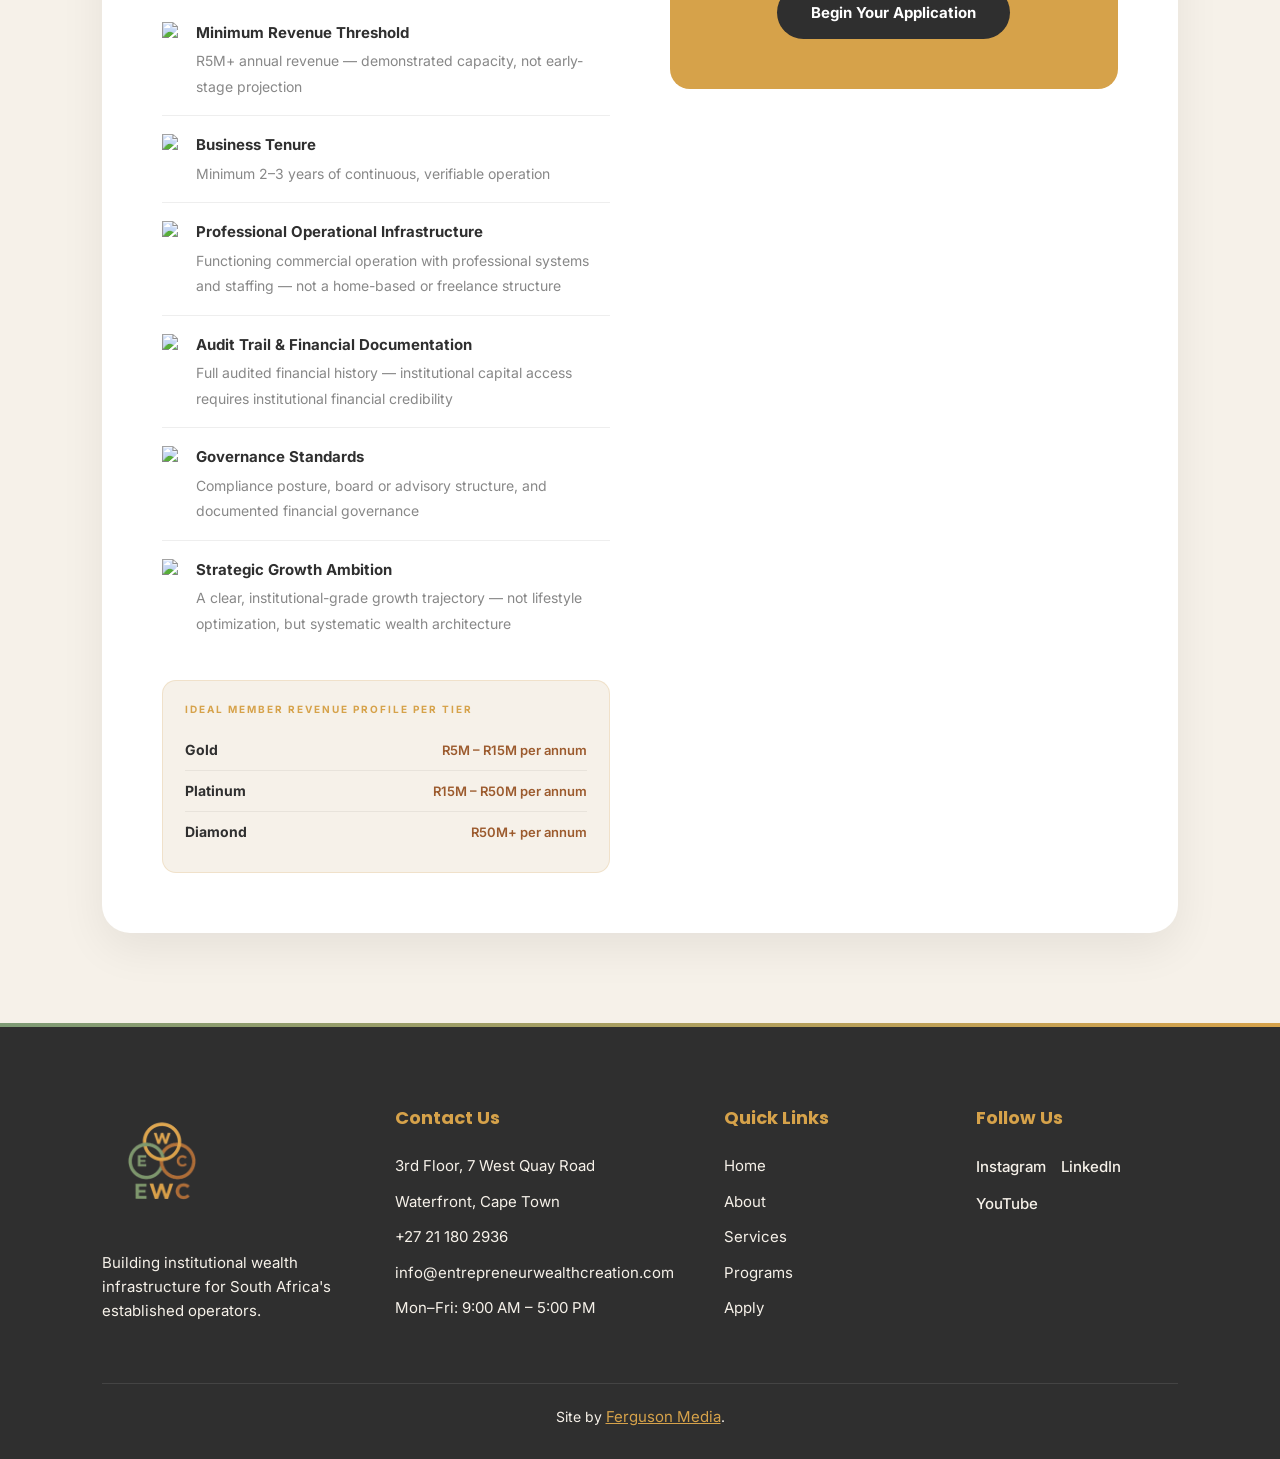
==== commit 62875bbf: "updated information based on review" ====
--- a/about.html
+++ b/about.html
@@ -9,26 +9,18 @@
     :root { --green: #7E9B75; --gold: #D6A24A; --brown: #9C5B2E; --cream: #F6F1E9; --dark: #2F2F2F; --white: #ffffff; }
     * { margin: 0; padding: 0; box-sizing: border-box; }
     body { font-family: 'Inter', sans-serif; background: var(--cream); color: var(--dark); line-height: 1.7; overflow-x: hidden; }
-
-    /* HEADER & NAV */
     header { background: var(--white); padding: 20px 8%; display: flex; justify-content: space-between; align-items: center; position: sticky; top: 0; z-index: 200; box-shadow: 0 2px 20px rgba(0,0,0,0.06); }
     header img { height: 55px; }
     .desktop-nav { display: flex; align-items: center; }
     nav a { margin-left: 25px; text-decoration: none; color: var(--dark); font-weight: 500; position: relative; padding-bottom: 5px; transition: .3s ease; }
     nav a::after { content: ""; position: absolute; left: 0; bottom: 0; width: 0%; height: 2px; background: var(--gold); transition: .3s ease; }
-    nav a:hover { color: var(--gold); }
-    nav a:hover::after { width: 100%; }
-    nav a.active { color: var(--gold); font-weight: 600; }
-    nav a.active::after { width: 100%; }
-
-    /* HAMBURGER */
+    nav a:hover { color: var(--gold); } nav a:hover::after { width: 100%; }
+    nav a.active { color: var(--gold); font-weight: 600; } nav a.active::after { width: 100%; }
     .hamburger { display: none; flex-direction: column; justify-content: center; gap: 5px; cursor: pointer; padding: 4px; z-index: 301; background: none; border: none; }
     .hamburger span { display: block; width: 24px; height: 2px; background: var(--dark); border-radius: 2px; transition: .35s ease; transform-origin: center; }
     .hamburger.open span:nth-child(1) { transform: translateY(7px) rotate(45deg); }
     .hamburger.open span:nth-child(2) { opacity: 0; transform: scaleX(0); }
     .hamburger.open span:nth-child(3) { transform: translateY(-7px) rotate(-45deg); }
-
-    /* SIDEBAR */
     .sidebar-overlay { position: fixed; inset: 0; background: rgba(47,47,47,.55); backdrop-filter: blur(4px); z-index: 299; opacity: 0; pointer-events: none; transition: opacity .35s ease; }
     .sidebar-overlay.active { opacity: 1; pointer-events: all; }
     .sidebar { position: fixed; top: 0; right: -340px; width: 300px; height: 100vh; background: var(--dark); z-index: 300; display: flex; flex-direction: column; transition: right .4s cubic-bezier(.4,0,.2,1); box-shadow: -10px 0 40px rgba(0,0,0,.25); }
@@ -44,25 +36,17 @@
     .sidebar-cta p { color: rgba(255,255,255,.45); font-size: 13px; margin-bottom: 14px; }
     .sidebar-cta a { display: block; text-align: center; background: var(--gold); color: var(--dark); padding: 13px 20px; border-radius: 30px; font-weight: 700; text-decoration: none; font-size: 14px; transition: .3s ease; }
     .sidebar-cta a:hover { background: var(--brown); color: #fff; }
-
-    /* PAGE HERO */
     .page-hero { background: linear-gradient(rgba(47,47,47,.7), rgba(47,47,47,.7)), url("about.png") center/cover no-repeat; color: #fff; padding: 130px 8%; }
     .page-hero .hero-tag { display: inline-block; background: var(--gold); color: var(--dark); font-size: 12px; font-weight: 700; letter-spacing: 2px; text-transform: uppercase; padding: 6px 18px; border-radius: 30px; margin-bottom: 20px; }
     .page-hero h1 { font-family: 'Poppins', sans-serif; font-size: 46px; max-width: 700px; }
     .page-hero p { max-width: 580px; opacity: 0.8; margin-top: 16px; font-size: 17px; }
-
-    /* SECTIONS GENERAL */
     section { padding: 90px 8%; }
     .section-label { font-size: 12px; letter-spacing: 3px; text-transform: uppercase; color: var(--gold); font-weight: 600; margin-bottom: 12px; }
     .section-title { font-family: 'Poppins', sans-serif; font-size: 36px; color: var(--brown); margin-bottom: 20px; }
-
-    /* STORY */
     .story { display: grid; grid-template-columns: 1fr 1fr; gap: 70px; align-items: center; }
     .story h2 { font-family: 'Poppins', sans-serif; font-size: 34px; color: var(--brown); margin-bottom: 20px; }
     .story p { max-width: 520px; font-size: 16px; color: #666; margin-bottom: 16px; }
     .story img { width: 100%; border-radius: 24px; height: 420px; object-fit: cover; }
-
-    /* MISSION & VISION */
     .mv-section { background: var(--dark); }
     .mv-section .section-label { color: var(--gold); }
     .mv-section .section-title { color: var(--white); }
@@ -71,8 +55,6 @@
     .mv-card span { font-size: 64px; font-weight: 700; color: var(--gold); opacity: 0.2; position: absolute; top: 20px; right: 30px; font-family: 'Poppins', sans-serif; line-height: 1; }
     .mv-card h3 { font-family: 'Poppins', sans-serif; font-size: 26px; margin-bottom: 15px; color: var(--gold); }
     .mv-card p { color: rgba(255,255,255,0.7); font-size: 16px; }
-
-    /* PSYCHOLOGY CONTRAST */
     .psychology-section { background: var(--white); }
     .psych-compare { display: grid; grid-template-columns: 1fr auto 1fr; gap: 30px; align-items: center; margin-top: 50px; }
     .psych-col { border-radius: 20px; padding: 40px; }
@@ -87,8 +69,6 @@
     .psych-col.vision .psych-item p { color: rgba(255,255,255,0.75); font-size: 15px; }
     .psych-vs { font-family: 'Poppins', sans-serif; font-size: 28px; font-weight: 700; color: var(--gold); text-align: center; }
     .shift-quote { background: var(--gold); padding: 24px 8%; text-align: center; font-family: 'Poppins', sans-serif; font-size: 20px; font-weight: 600; color: var(--dark); }
-
-    /* VALUES */
     .values-section { text-align: center; }
     .values-section .section-title { text-align: center; }
     .values-grid { display: grid; grid-template-columns: repeat(3, 1fr); gap: 30px; margin-top: 50px; }
@@ -98,8 +78,6 @@
     .value-icon img { width: 32px; height: 32px; filter: invert(1); }
     .value h4 { font-family: 'Poppins', sans-serif; margin-bottom: 10px; font-size: 18px; }
     .value p { font-size: 15px; color: #666; }
-
-    /* LEGACY */
     .legacy-section { background: linear-gradient(135deg, var(--brown), var(--dark)); }
     .legacy-section .section-label { color: var(--gold); }
     .legacy-section .section-title { color: #fff; }
@@ -110,7 +88,7 @@
     .legacy-item h4 { font-family: 'Poppins', sans-serif; color: var(--gold); margin-bottom: 6px; font-size: 16px; }
     .legacy-item p { color: rgba(255,255,255,0.65); font-size: 15px; }
 
-    /* CRITERIA — UPDATED */
+    /* A: Tiered revenue in criteria section */
     .criteria-card { background: var(--white); border-radius: 28px; padding: 60px; box-shadow: 0 15px 45px rgba(0,0,0,0.07); display: grid; grid-template-columns: 1fr 1fr; gap: 60px; align-items: start; }
     .criteria-card h3 { font-family: 'Poppins', sans-serif; font-size: 28px; color: var(--brown); margin-bottom: 16px; }
     .criteria-card > div > p { color: #666; font-size: 16px; margin-bottom: 30px; }
@@ -120,13 +98,18 @@
     .criteria-list li img { width: 20px; height: 20px; margin-top: 2px; flex-shrink: 0; }
     .criteria-list li strong { color: var(--dark); display: block; margin-bottom: 3px; }
     .criteria-list li span { color: #888; font-size: 14px; }
+    .tier-revenue-guide { background: var(--cream); border: 1px solid rgba(214,162,74,.2); border-radius: 14px; padding: 20px 22px; margin-top: 28px; }
+    .tier-revenue-guide-title { font-size: 10px; font-weight: 700; letter-spacing: 2px; text-transform: uppercase; color: var(--gold); margin-bottom: 12px; }
+    .tier-revenue-row { display: flex; justify-content: space-between; align-items: center; padding: 8px 0; border-bottom: 1px solid rgba(0,0,0,.06); font-size: 14px; }
+    .tier-revenue-row:last-child { border-bottom: none; }
+    .tier-revenue-row .t-name { font-weight: 700; color: var(--dark); }
+    .tier-revenue-row .t-range { color: var(--brown); font-size: 13px; font-weight: 600; }
+
     .apply-cta { background: var(--gold); padding: 50px; border-radius: 20px; text-align: center; }
     .apply-cta h4 { font-family: 'Poppins', sans-serif; font-size: 24px; color: var(--dark); margin-bottom: 12px; }
     .apply-cta p { color: rgba(0,0,0,0.65); margin-bottom: 30px; font-size: 15px; }
     .btn-dark { display: inline-block; background: var(--dark); color: #fff; padding: 14px 34px; text-decoration: none; border-radius: 30px; font-weight: 700; font-size: 15px; transition: 0.3s ease; }
     .btn-dark:hover { background: var(--brown); }
-
-    /* FOOTER */
     .footer { background: var(--dark); color: var(--cream); padding: 80px 8% 30px; position: relative; overflow: hidden; opacity: 0; transform: translateY(40px); animation: footerFade 1.2s ease forwards; }
     .footer::before { content: ""; position: absolute; top: 0; left: 0; height: 4px; width: 100%; background: linear-gradient(90deg, var(--green), var(--gold), var(--brown)); background-size: 200% 200%; animation: gradientMove 6s linear infinite; }
     @keyframes footerFade { to { opacity: 1; transform: translateY(0); } }
@@ -141,57 +124,34 @@
     .footer-social a:hover { color: var(--gold); transform: scale(1.1); }
     .footer-bottom { border-top: 1px solid rgba(255,255,255,0.1); margin-top: 50px; padding-top: 20px; text-align: center; font-size: 14px; color: var(--cream); }
     .footer-bottom a { display: inline; color: var(--gold); text-decoration: underline; }
-
-    /* RESPONSIVE */
     @media(max-width:900px){
-      .desktop-nav{display:none;}
-      .hamburger{display:flex;}
-      .page-hero{padding:90px 6% 70px;}
-      .page-hero h1{font-size:32px;}
-      .page-hero p{font-size:15px;}
-      section{padding:70px 6%;}
-      .shift-quote{padding:24px 6%;}
-      .story, .mv, .psych-compare, .values-grid, .legacy-grid, .criteria-card, .footer-container{grid-template-columns:1fr;}
-      .psych-vs{display:none;}
-      .story img{height:300px;margin-top:30px;}
-      .mv-card{padding:30px;}
-      .psych-col{padding:30px;}
-      .criteria-card{padding:40px 30px;}
-      .apply-cta{padding:30px;margin-top:30px;}
+      .desktop-nav{display:none;}.hamburger{display:flex;}
+      .page-hero{padding:90px 6% 70px;}.page-hero h1{font-size:32px;}.page-hero p{font-size:15px;}
+      section{padding:70px 6%;}.shift-quote{padding:24px 6%;}
+      .story,.mv,.psych-compare,.values-grid,.legacy-grid,.criteria-card,.footer-container{grid-template-columns:1fr;}
+      .psych-vs{display:none;}.story img{height:300px;margin-top:30px;}
+      .mv-card{padding:30px;}.psych-col{padding:30px;}
+      .criteria-card{padding:40px 30px;}.apply-cta{padding:30px;margin-top:30px;}
       .footer{padding:60px 6% 24px;}
     }
     @media(min-width:901px){.hamburger{display:none;}}
   </style>
 </head>
 <body>
-
 <div class="sidebar-overlay" id="sidebarOverlay"></div>
 <div class="sidebar" id="sidebar">
-  <div class="sidebar-header">
-    <img src="logo.png" alt="EWC Logo">
-    <button class="sidebar-close" id="sidebarClose">✕</button>
-  </div>
+  <div class="sidebar-header"><img src="logo.png" alt="EWC Logo"><button class="sidebar-close" id="sidebarClose">✕</button></div>
   <nav class="sidebar-nav">
-    <a href="index.html">Home</a>
-    <a href="about.html" class="active">About</a>
-    <a href="service.html">Services</a>
-    <a href="programme.html">Programs</a>
-    <a href="contact.html">Apply</a>
+    <a href="index.html">Home</a><a href="about.html" class="active">About</a>
+    <a href="service.html">Services</a><a href="programme.html">Programs</a><a href="contact.html">Apply</a>
   </nav>
-  <div class="sidebar-cta">
-    <p>Selective membership — established entrepreneurs only.</p>
-    <a href="contact.html">Begin Application</a>
-  </div>
+  <div class="sidebar-cta"><p>Selective membership — established entrepreneurs only.</p><a href="contact.html">Begin Application</a></div>
 </div>
-
 <header>
   <img src="logo.png" alt="EWC Logo">
   <nav class="desktop-nav">
-    <a href="index.html" class="nav-link">Home</a>
-    <a href="about.html" class="nav-link active">About</a>
-    <a href="service.html" class="nav-link">Services</a>
-    <a href="programme.html" class="nav-link">Programs</a>
-    <a href="contact.html" class="nav-link">Apply</a>
+    <a href="index.html">Home</a><a href="about.html" class="active">About</a>
+    <a href="service.html">Services</a><a href="programme.html">Programs</a><a href="contact.html">Apply</a>
   </nav>
   <button class="hamburger" id="hamburger" aria-label="Menu"><span></span><span></span><span></span></button>
 </header>
@@ -202,7 +162,6 @@
   <p>EWC is a Wealth Realization Engine — an exclusive institutional ecosystem for established entrepreneurs built around capital access, family office governance, and a fundamental structural shift in African wealth.</p>
 </section>
 
-<!-- STORY -->
 <section class="story">
   <div>
     <p class="section-label">Who We Are</p>
@@ -214,125 +173,59 @@
   <img src="about-story.png" alt="Entrepreneur discussion">
 </section>
 
-<!-- MISSION & VISION -->
 <section class="mv-section">
   <p class="section-label">Our Purpose</p>
   <h2 class="section-title">Mission &amp; Vision</h2>
   <div class="mv">
-    <div class="mv-card">
-      <span>01</span>
-      <h3>Our Mission</h3>
-      <p>To equip South Africa's established operators with the capital access frameworks, wealth structuring systems, and governance infrastructure required to create, protect, and transfer institutional-grade wealth across generations — aligning capital with legacy intent.</p>
-    </div>
-    <div class="mv-card">
-      <span>02</span>
-      <h3>Our Vision</h3>
-      <p>A future where African entrepreneurs are not only financially successful — but institutionally positioned, governance-governed, and capable of building lasting wealth structures that withstand market cycles and transfer across generations.</p>
-    </div>
-  </div>
-</section>
-
-<!-- PSYCHOLOGY CONTRAST -->
+    <div class="mv-card"><span>01</span><h3>Our Mission</h3><p>To equip South Africa's established operators with the capital access frameworks, wealth structuring systems, and governance infrastructure required to create, protect, and transfer institutional-grade wealth across generations — aligning capital with legacy intent.</p></div>
+    <div class="mv-card"><span>02</span><h3>Our Vision</h3><p>A future where African entrepreneurs are not only financially successful — but institutionally positioned, governance-governed, and capable of building lasting wealth structures that withstand market cycles and transfer across generations.</p></div>
+  </div>
+</section>
+
 <section class="psychology-section">
   <p class="section-label">Our Philosophy</p>
   <h2 class="section-title">A New African Psychology of Wealth</h2>
   <div class="psych-compare">
     <div class="psych-col status">
       <h3>The Status Quo</h3>
-      <div class="psych-item">
-        <img src="https://img.icons8.com/ios/30/9C5B2E/car--v1.png" alt="car icon">
-        <p>Consumption-driven positioning. Lifestyle and appearance serve as the primary validation of entrepreneurial success.</p>
-      </div>
-      <div class="psych-item">
-        <img src="https://img.icons8.com/ios/30/9C5B2E/negative-dynamic--v1.png" alt="fragility icon">
-        <p>Revenue without architecture. Strong cash flow with no governance structure produces long-term fragility.</p>
-      </div>
-      <div class="psych-item">
-        <img src="https://img.icons8.com/ios/30/9C5B2E/shopping-cart--v1.png" alt="consumption icon">
-        <p>Capital consumed rather than structured into protected, compounding institutional assets.</p>
-      </div>
+      <div class="psych-item"><img src="https://img.icons8.com/ios/30/9C5B2E/car--v1.png" alt="car icon"><p>Consumption-driven positioning. Lifestyle and appearance serve as the primary validation of entrepreneurial success.</p></div>
+      <div class="psych-item"><img src="https://img.icons8.com/ios/30/9C5B2E/negative-dynamic--v1.png" alt="fragility icon"><p>Revenue without architecture. Strong cash flow with no governance structure produces long-term fragility.</p></div>
+      <div class="psych-item"><img src="https://img.icons8.com/ios/30/9C5B2E/shopping-cart--v1.png" alt="consumption icon"><p>Capital consumed rather than structured into protected, compounding institutional assets.</p></div>
     </div>
     <div class="psych-vs">VS</div>
     <div class="psych-col vision">
       <h3>The EWC Architecture</h3>
-      <div class="psych-item">
-        <img src="https://img.icons8.com/ios/30/D6A24A/positive-dynamic--v1.png" alt="pride icon">
-        <p>Institutional positioning. Asset-backed leverage, governance frameworks, and capital structures that compound.</p>
-      </div>
-      <div class="psych-item">
-        <img src="https://img.icons8.com/ios/30/D6A24A/family--v1.png" alt="family icon">
-        <p>Liquidity governance. Family obligations structured, boundaries enforced, and capital protected at source.</p>
-      </div>
-      <div class="psych-item">
-        <img src="https://img.icons8.com/ios/30/D6A24A/building--v1.png" alt="institution icon">
-        <p>Generational infrastructure. Wealth separated from business risk and governed for responsible succession.</p>
-      </div>
+      <div class="psych-item"><img src="https://img.icons8.com/ios/30/D6A24A/positive-dynamic--v1.png" alt="pride icon"><p>Institutional positioning. Asset-backed leverage, governance frameworks, and capital structures that compound.</p></div>
+      <div class="psych-item"><img src="https://img.icons8.com/ios/30/D6A24A/family--v1.png" alt="family icon"><p>Liquidity governance. Family obligations structured, boundaries enforced, and capital protected at source.</p></div>
+      <div class="psych-item"><img src="https://img.icons8.com/ios/30/D6A24A/building--v1.png" alt="institution icon"><p>Generational infrastructure. Wealth separated from business risk and governed for responsible succession.</p></div>
     </div>
   </div>
 </section>
 <div class="shift-quote">"From revenue generation to institutional wealth realization."</div>
 
-<!-- VALUES -->
 <section class="values-section">
   <p class="section-label">What We Stand For</p>
   <h2 class="section-title">Our Core Values</h2>
   <div class="values-grid">
-    <div class="value">
-      <div class="value-icon"><img src="https://img.icons8.com/ios/64/ffffff/checkmark--v1.png" alt="integrity"></div>
-      <h4>Integrity</h4>
-      <p>We operate with absolute transparency — in capital structures, institutional relationships, and the advisory we provide to every member.</p>
-    </div>
-    <div class="value">
-      <div class="value-icon"><img src="https://img.icons8.com/ios/64/ffffff/positive-dynamic--v1.png" alt="empowerment"></div>
-      <h4>Governance</h4>
-      <p>We believe structured, institutionally governed wealth outlasts any individual business cycle — and we build accordingly.</p>
-    </div>
-    <div class="value">
-      <div class="value-icon"><img src="https://img.icons8.com/ios/64/ffffff/family--v1.png" alt="legacy"></div>
-      <h4>Legacy</h4>
-      <p>We engineer generational wealth infrastructure — not short-term wins, but capital architectures with purpose that communities inherit.</p>
-    </div>
-  </div>
-</section>
-
-<!-- LEGACY: WEALTH WITH PURPOSE -->
+    <div class="value"><div class="value-icon"><img src="https://img.icons8.com/ios/64/ffffff/checkmark--v1.png" alt="integrity"></div><h4>Integrity</h4><p>We operate with absolute transparency — in capital structures, institutional relationships, and the advisory we provide to every member.</p></div>
+    <div class="value"><div class="value-icon"><img src="https://img.icons8.com/ios/64/ffffff/positive-dynamic--v1.png" alt="empowerment"></div><h4>Governance</h4><p>We believe structured, institutionally governed wealth outlasts any individual business cycle — and we build accordingly.</p></div>
+    <div class="value"><div class="value-icon"><img src="https://img.icons8.com/ios/64/ffffff/family--v1.png" alt="legacy"></div><h4>Legacy</h4><p>We engineer generational wealth infrastructure — not short-term wins, but capital architectures with purpose that communities inherit.</p></div>
+  </div>
+</section>
+
 <section class="legacy-section">
   <p class="section-label">Wealth with Purpose</p>
   <h2 class="section-title">Legacy Beyond the Balance Sheet</h2>
   <p class="section-sub">The objective is not profit in isolation. EWC is built to engineer institutional wealth that uplifts communities, restores trust, and creates a new standard for African entrepreneurial success.</p>
   <div class="legacy-grid">
-    <div class="legacy-item">
-      <img src="https://img.icons8.com/ios/28/D6A24A/building--v1.png" alt="community">
-      <div>
-        <h4>Communities Uplifted</h4>
-        <p>Business growth that translates directly into community upliftment and sustainable economic participation across South Africa.</p>
-      </div>
-    </div>
-    <div class="legacy-item">
-      <img src="https://img.icons8.com/ios/28/D6A24A/family--v1.png" alt="generational">
-      <div>
-        <h4>Generational Wealth Infrastructure</h4>
-        <p>Families that preserve and transfer governed wealth — with the structures, education, and discipline to execute it responsibly.</p>
-      </div>
-    </div>
-    <div class="legacy-item">
-      <img src="https://img.icons8.com/ios/28/D6A24A/handshake--v1.png" alt="trust">
-      <div>
-        <h4>Institutional Trust Restored</h4>
-        <p>Transparency and governance accountability that rebuilds faith in African business institutions and leadership.</p>
-      </div>
-    </div>
-    <div class="legacy-item">
-      <img src="https://img.icons8.com/ios/28/D6A24A/recurring-appointment--v1.png" alt="sustained">
-      <div>
-        <h4>Wealth Governed &amp; Transferred</h4>
-        <p>Wealth is not accumulated in isolation — it is governed, structured for succession, and transferred according to systems that survive the individual.</p>
-      </div>
-    </div>
-  </div>
-</section>
-
-<!-- MEMBERSHIP CRITERIA PREVIEW — UPDATED -->
+    <div class="legacy-item"><img src="https://img.icons8.com/ios/28/D6A24A/building--v1.png" alt="community"><div><h4>Communities Uplifted</h4><p>Business growth that translates directly into community upliftment and sustainable economic participation across South Africa.</p></div></div>
+    <div class="legacy-item"><img src="https://img.icons8.com/ios/28/D6A24A/family--v1.png" alt="generational"><div><h4>Generational Wealth Infrastructure</h4><p>Families that preserve and transfer governed wealth — with the structures, education, and discipline to execute it responsibly.</p></div></div>
+    <div class="legacy-item"><img src="https://img.icons8.com/ios/28/D6A24A/handshake--v1.png" alt="trust"><div><h4>Institutional Trust Restored</h4><p>Transparency and governance accountability that rebuilds faith in African business institutions and leadership.</p></div></div>
+    <div class="legacy-item"><img src="https://img.icons8.com/ios/28/D6A24A/recurring-appointment--v1.png" alt="sustained"><div><h4>Wealth Governed &amp; Transferred</h4><p>Wealth is not accumulated in isolation — it is governed, structured for succession, and transferred according to systems that survive the individual.</p></div></div>
+  </div>
+</section>
+
+<!-- A: Tiered revenue guide added to criteria section -->
 <section class="criteria-section">
   <div class="criteria-card">
     <div>
@@ -340,49 +233,20 @@
       <h3>Membership Criteria</h3>
       <p>Access to the EWC ecosystem is selective and governed by strict admission criteria — ensuring the integrity of the network and the responsible deployment of capital. We partner exclusively with established operators who meet institutional standards.</p>
       <ul class="criteria-list">
-        <li>
-          <img src="https://img.icons8.com/ios/20/D6A24A/checkmark--v1.png" alt="check">
-          <div>
-            <strong>Minimum Revenue Threshold</strong>
-            <span>R5M+ annual revenue — demonstrated capacity, not early-stage projection</span>
-          </div>
-        </li>
-        <li>
-          <img src="https://img.icons8.com/ios/20/D6A24A/checkmark--v1.png" alt="check">
-          <div>
-            <strong>Business Tenure</strong>
-            <span>Minimum 2–3 years of continuous, verifiable operation</span>
-          </div>
-        </li>
-        <li>
-          <img src="https://img.icons8.com/ios/20/D6A24A/checkmark--v1.png" alt="check">
-          <div>
-            <strong>Professional Operational Infrastructure</strong>
-            <span>Functioning commercial operation with professional systems and staffing — not a home-based or freelance structure</span>
-          </div>
-        </li>
-        <li>
-          <img src="https://img.icons8.com/ios/20/D6A24A/checkmark--v1.png" alt="check">
-          <div>
-            <strong>Audit Trail &amp; Financial Documentation</strong>
-            <span>Full audited financial history — institutional capital access requires institutional financial credibility</span>
-          </div>
-        </li>
-        <li>
-          <img src="https://img.icons8.com/ios/20/D6A24A/checkmark--v1.png" alt="check">
-          <div>
-            <strong>Governance Standards</strong>
-            <span>Compliance posture, board or advisory structure, and documented financial governance</span>
-          </div>
-        </li>
-        <li>
-          <img src="https://img.icons8.com/ios/20/D6A24A/checkmark--v1.png" alt="check">
-          <div>
-            <strong>Strategic Growth Ambition</strong>
-            <span>A clear, institutional-grade growth trajectory — not lifestyle optimization, but systematic wealth architecture</span>
-          </div>
-        </li>
+        <li><img src="https://img.icons8.com/ios/20/D6A24A/checkmark--v1.png" alt="check"><div><strong>Minimum Revenue Threshold</strong><span>R5M+ annual revenue — demonstrated capacity, not early-stage projection</span></div></li>
+        <li><img src="https://img.icons8.com/ios/20/D6A24A/checkmark--v1.png" alt="check"><div><strong>Business Tenure</strong><span>Minimum 2–3 years of continuous, verifiable operation</span></div></li>
+        <li><img src="https://img.icons8.com/ios/20/D6A24A/checkmark--v1.png" alt="check"><div><strong>Professional Operational Infrastructure</strong><span>Functioning commercial operation with professional systems and staffing — not a home-based or freelance structure</span></div></li>
+        <li><img src="https://img.icons8.com/ios/20/D6A24A/checkmark--v1.png" alt="check"><div><strong>Audit Trail &amp; Financial Documentation</strong><span>Full audited financial history — institutional capital access requires institutional financial credibility</span></div></li>
+        <li><img src="https://img.icons8.com/ios/20/D6A24A/checkmark--v1.png" alt="check"><div><strong>Governance Standards</strong><span>Compliance posture, board or advisory structure, and documented financial governance</span></div></li>
+        <li><img src="https://img.icons8.com/ios/20/D6A24A/checkmark--v1.png" alt="check"><div><strong>Strategic Growth Ambition</strong><span>A clear, institutional-grade growth trajectory — not lifestyle optimization, but systematic wealth architecture</span></div></li>
       </ul>
+      <!-- A: Ideal revenue per tier -->
+      <div class="tier-revenue-guide">
+        <div class="tier-revenue-guide-title">Ideal Member Revenue Profile per Tier</div>
+        <div class="tier-revenue-row"><span class="t-name">Gold</span><span class="t-range">R5M – R15M per annum</span></div>
+        <div class="tier-revenue-row"><span class="t-name">Platinum</span><span class="t-range">R15M – R50M per annum</span></div>
+        <div class="tier-revenue-row"><span class="t-name">Diamond</span><span class="t-range">R50M+ per annum</span></div>
+      </div>
     </div>
     <div class="apply-cta">
       <h4>Ready to Apply?</h4>
@@ -394,40 +258,13 @@
 
 <footer class="footer">
   <div class="footer-container">
-    <div class="footer-logo">
-      <img src="logo.png" alt="Entrepreneur Wealth Creation Logo">
-      <p>Building institutional wealth infrastructure for South Africa's established operators.</p>
-    </div>
-    <div>
-      <h3>Contact Us</h3>
-      <p>3rd Floor, 7 West Quay Road</p>
-      <p>Waterfront, Cape Town</p>
-      <p>+27 21 180 2936</p>
-      <p>info@entrepreneurwealthcreation.com</p>
-      <p>Mon–Fri: 9:00 AM – 5:00 PM</p>
-    </div>
-    <div>
-      <h3>Quick Links</h3>
-      <a href="index.html">Home</a>
-      <a href="about.html">About</a>
-      <a href="service.html">Services</a>
-      <a href="programme.html">Programs</a>
-      <a href="contact.html">Apply</a>
-    </div>
-    <div>
-      <h3>Follow Us</h3>
-      <div class="footer-social">
-        <a href="#">Instagram</a>
-        <a href="#">LinkedIn</a>
-        <a href="#">YouTube</a>
-      </div>
-    </div>
-  </div>
-    <div class="footer-bottom">
-    Site by <a href="https://fergusonmedia.co.za" target="_blank">Ferguson Media</a>.
-  </div>
+    <div class="footer-logo"><img src="logo.png" alt="Entrepreneur Wealth Creation Logo"><p>Building institutional wealth infrastructure for South Africa's established operators.</p></div>
+    <div><h3>Contact Us</h3><p>3rd Floor, 7 West Quay Road</p><p>Waterfront, Cape Town</p><p>+27 21 180 2936</p><p>info@entrepreneurwealthcreation.com</p><p>Mon–Fri: 9:00 AM – 5:00 PM</p></div>
+    <div><h3>Quick Links</h3><a href="index.html">Home</a><a href="about.html">About</a><a href="service.html">Services</a><a href="programme.html">Programs</a><a href="contact.html">Apply</a></div>
+    <div><h3>Follow Us</h3><div class="footer-social"><a href="#">Instagram</a><a href="#">LinkedIn</a><a href="#">YouTube</a></div></div>
+  </div>
+  <div class="footer-bottom">Site by <a href="https://fergusonmedia.co.za" target="_blank">Ferguson Media</a>.</div>
 </footer>
-
 <script>
   const hamburger=document.getElementById('hamburger'),sidebar=document.getElementById('sidebar'),overlay=document.getElementById('sidebarOverlay'),closeBtn=document.getElementById('sidebarClose');
   const open=()=>{sidebar.classList.add('open');overlay.classList.add('active');hamburger.classList.add('open');document.body.style.overflow='hidden';};
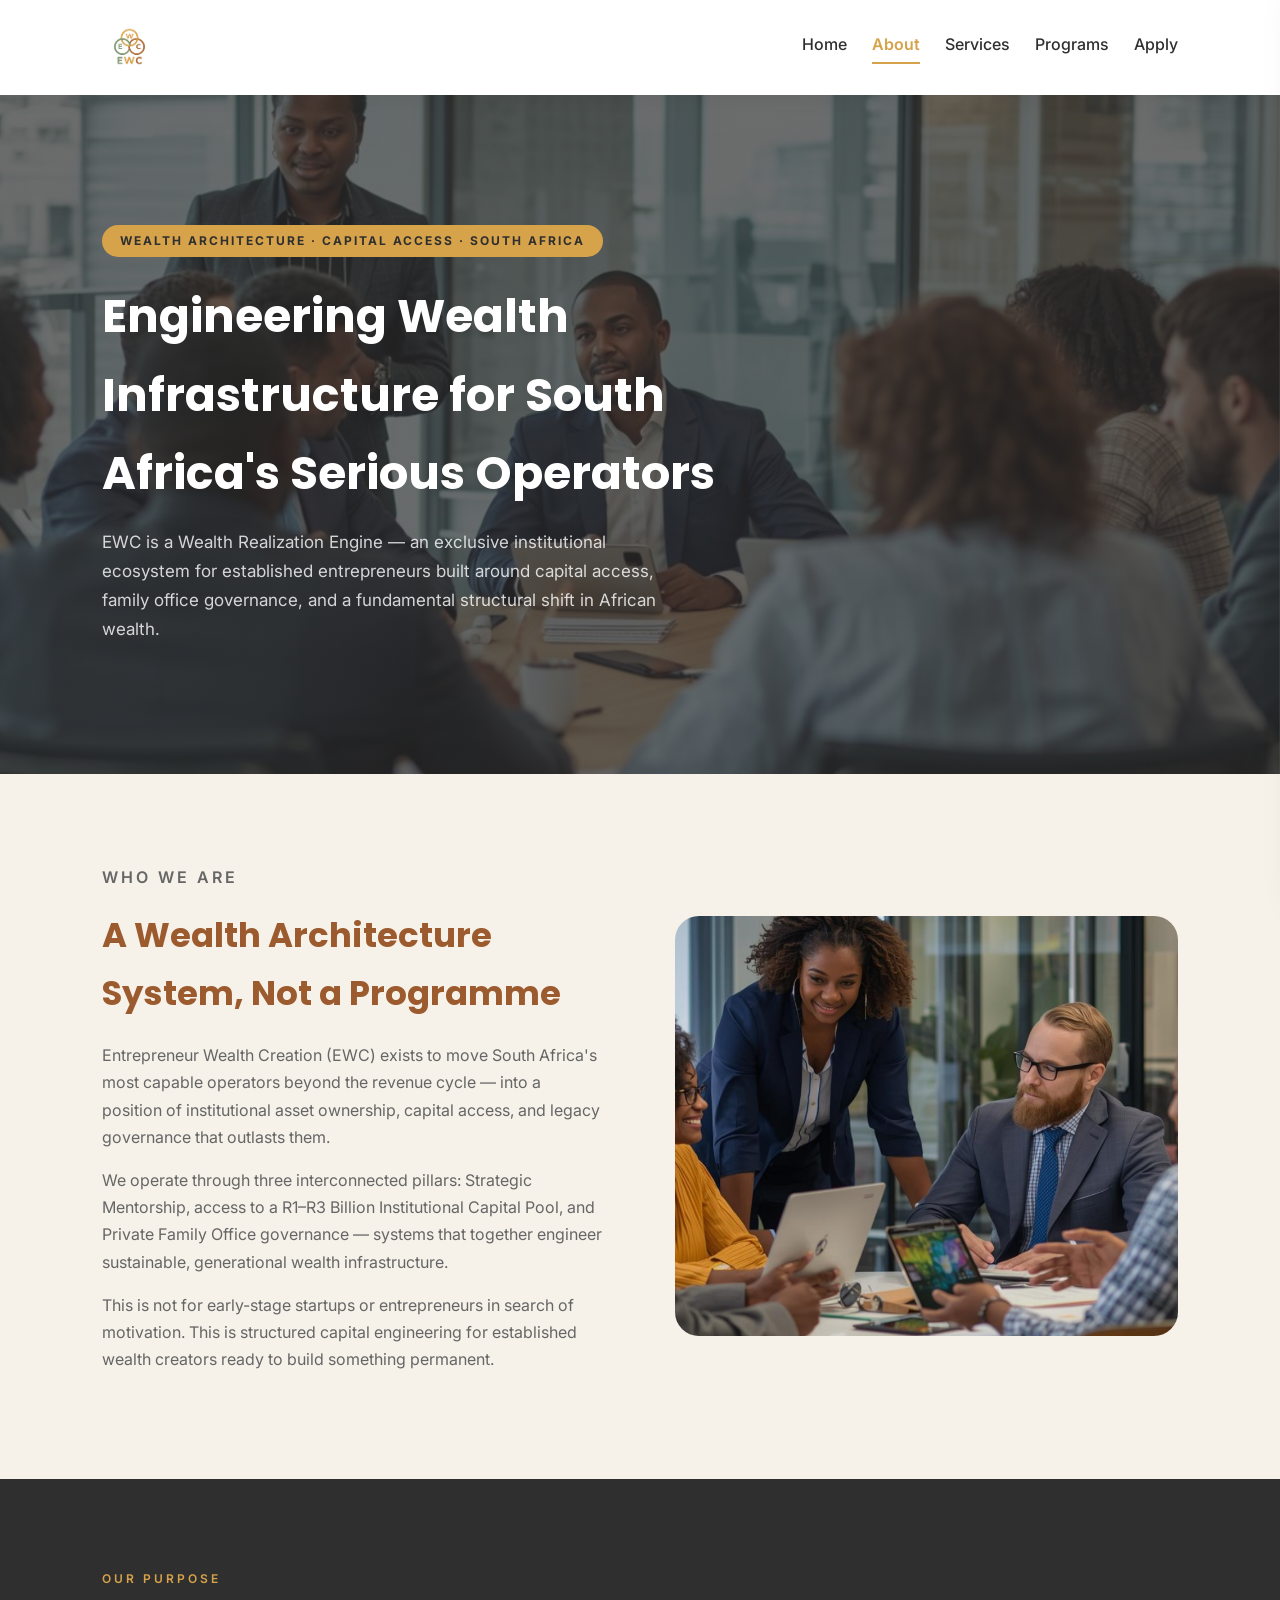
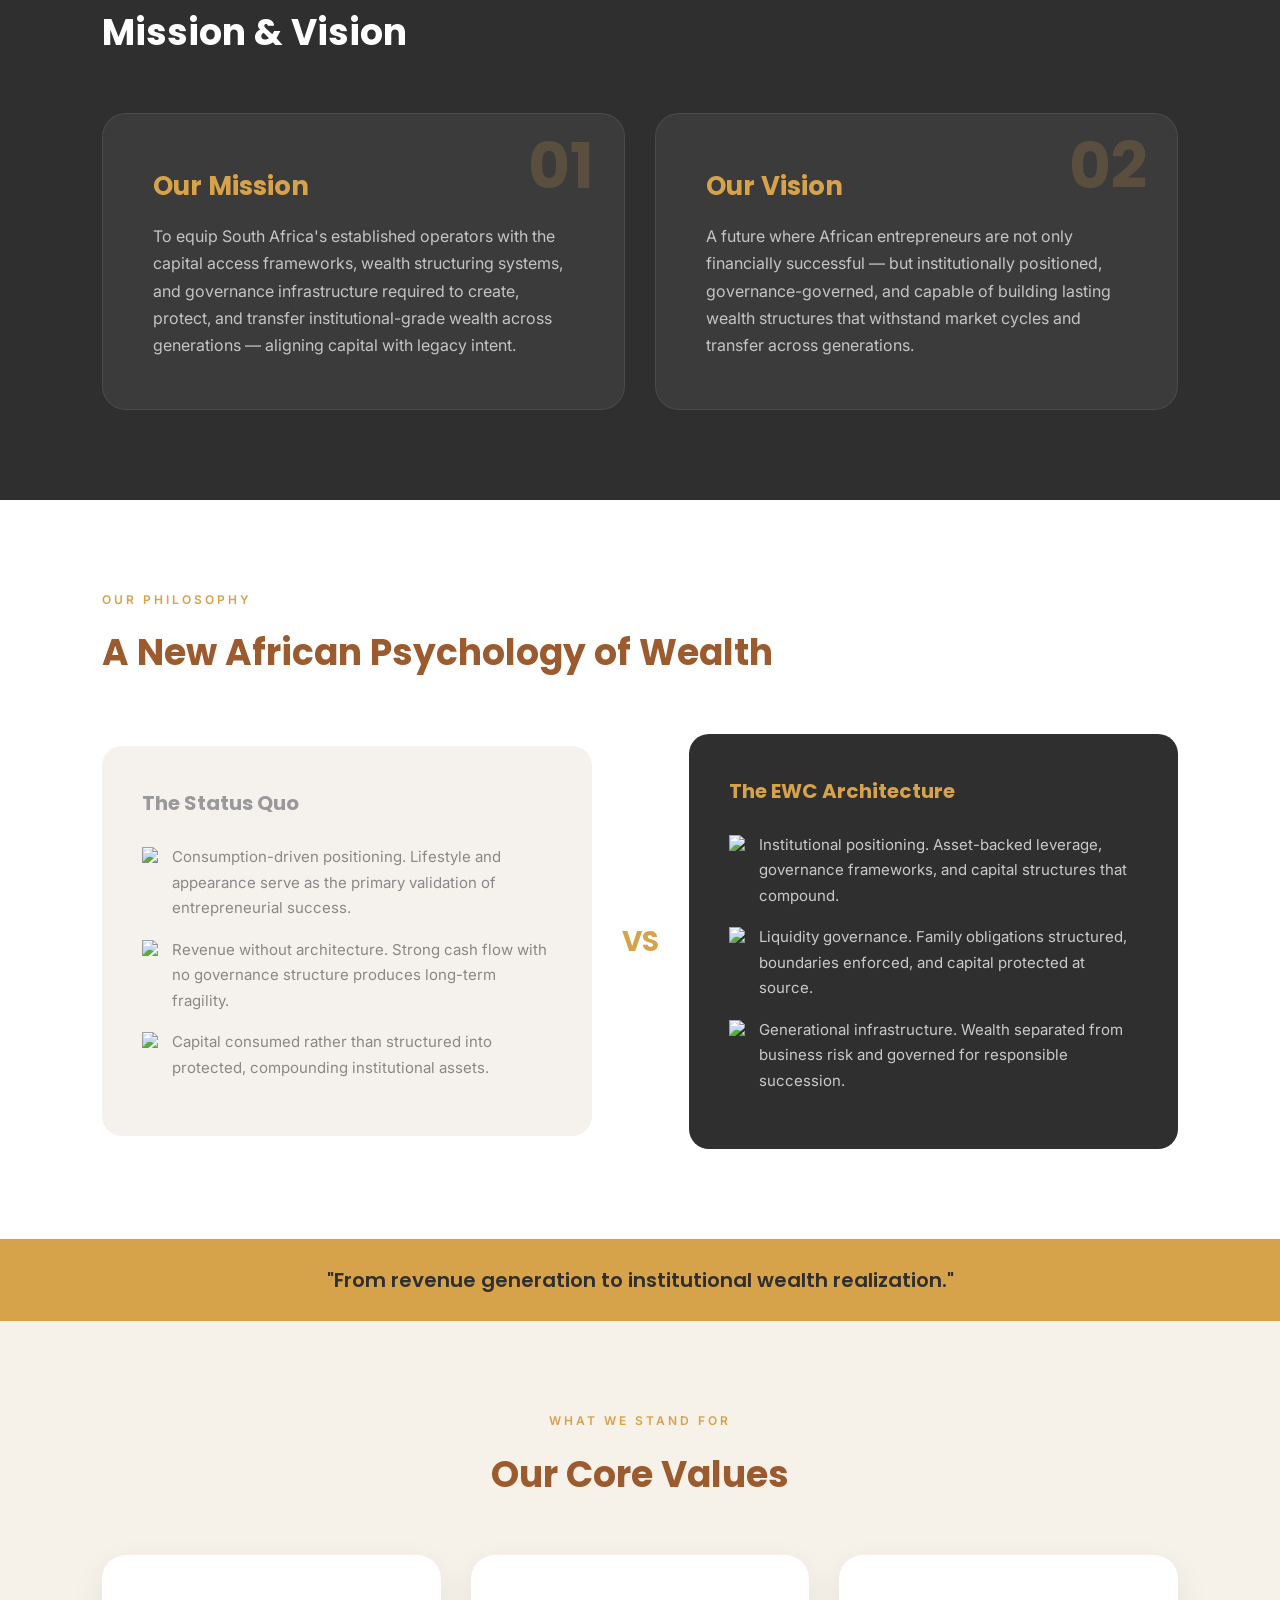
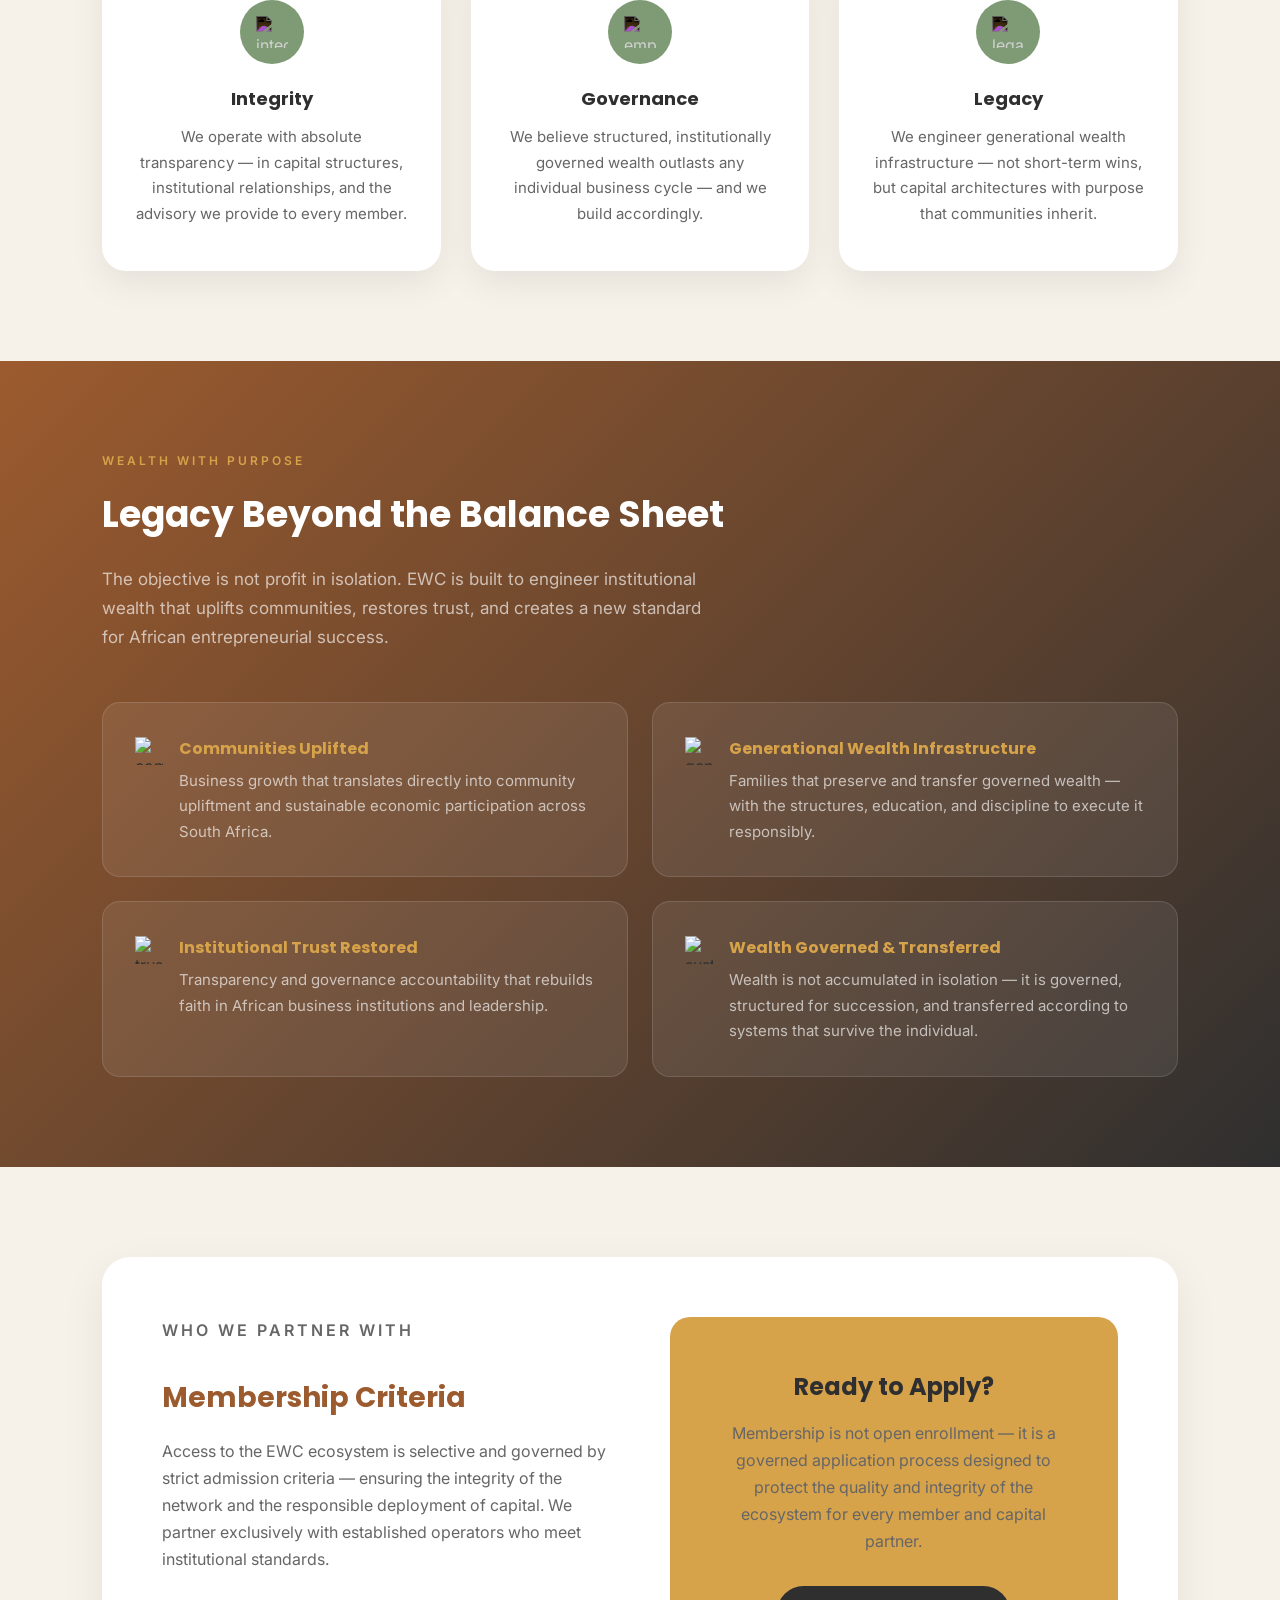
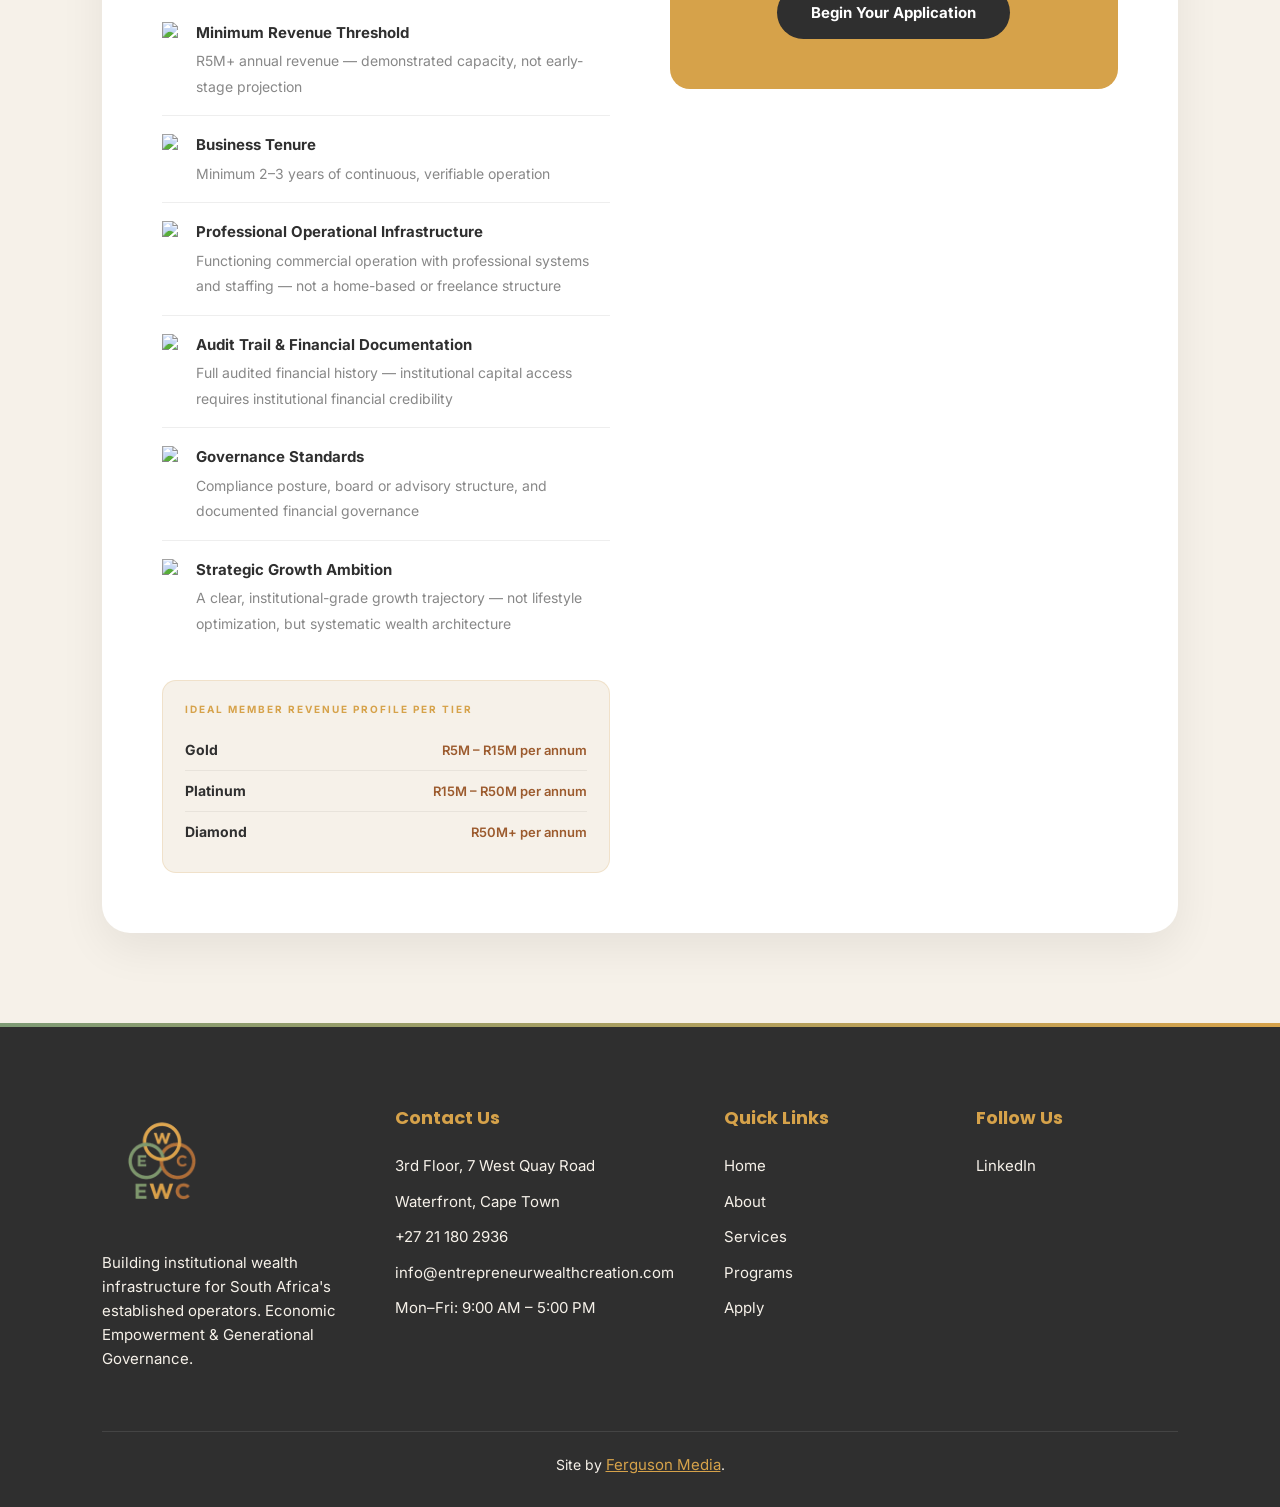
==== commit 5ee3c47b: "removed links of insta and youtube" ====
--- a/about.html
+++ b/about.html
@@ -258,12 +258,34 @@
 
 <footer class="footer">
   <div class="footer-container">
-    <div class="footer-logo"><img src="logo.png" alt="Entrepreneur Wealth Creation Logo"><p>Building institutional wealth infrastructure for South Africa's established operators.</p></div>
-    <div><h3>Contact Us</h3><p>3rd Floor, 7 West Quay Road</p><p>Waterfront, Cape Town</p><p>+27 21 180 2936</p><p>info@entrepreneurwealthcreation.com</p><p>Mon–Fri: 9:00 AM – 5:00 PM</p></div>
-    <div><h3>Quick Links</h3><a href="index.html">Home</a><a href="about.html">About</a><a href="service.html">Services</a><a href="programme.html">Programs</a><a href="contact.html">Apply</a></div>
-    <div><h3>Follow Us</h3><div class="footer-social"><a href="#">Instagram</a><a href="#">LinkedIn</a><a href="#">YouTube</a></div></div>
-  </div>
-  <div class="footer-bottom">Site by <a href="https://fergusonmedia.co.za" target="_blank">Ferguson Media</a>.</div>
+    <div class="footer-logo footer-col">
+      <img src="logo.png" alt="Entrepreneur Wealth Creation Logo">
+      <p>Building institutional wealth infrastructure for South Africa's established operators. Economic Empowerment &amp; Generational Governance.</p>
+    </div>
+    <div class="footer-col">
+      <h3>Contact Us</h3>
+      <p>3rd Floor, 7 West Quay Road</p>
+      <p>Waterfront, Cape Town</p>
+      <p>+27 21 180 2936</p>
+      <p>info@entrepreneurwealthcreation.com</p>
+      <p>Mon–Fri: 9:00 AM – 5:00 PM</p>
+    </div>
+    <div class="footer-col">
+      <h3>Quick Links</h3>
+      <a href="index.html">Home</a>
+      <a href="about.html">About</a>
+      <a href="service.html">Services</a>
+      <a href="programme.html">Programs</a>
+      <a href="contact.html">Apply</a>
+    </div>
+    <div class="footer-col">
+      <h3>Follow Us</h3>
+      <a href="https://www.linkedin.com/company/112069007/admin/dashboard/">LinkedIn</a>
+    </div>
+  </div>
+  <div class="footer-bottom">
+    Site by <a href="https://fergusonmedia.co.za" target="_blank">Ferguson Media</a>.
+  </div>
 </footer>
 <script>
   const hamburger=document.getElementById('hamburger'),sidebar=document.getElementById('sidebar'),overlay=document.getElementById('sidebarOverlay'),closeBtn=document.getElementById('sidebarClose');
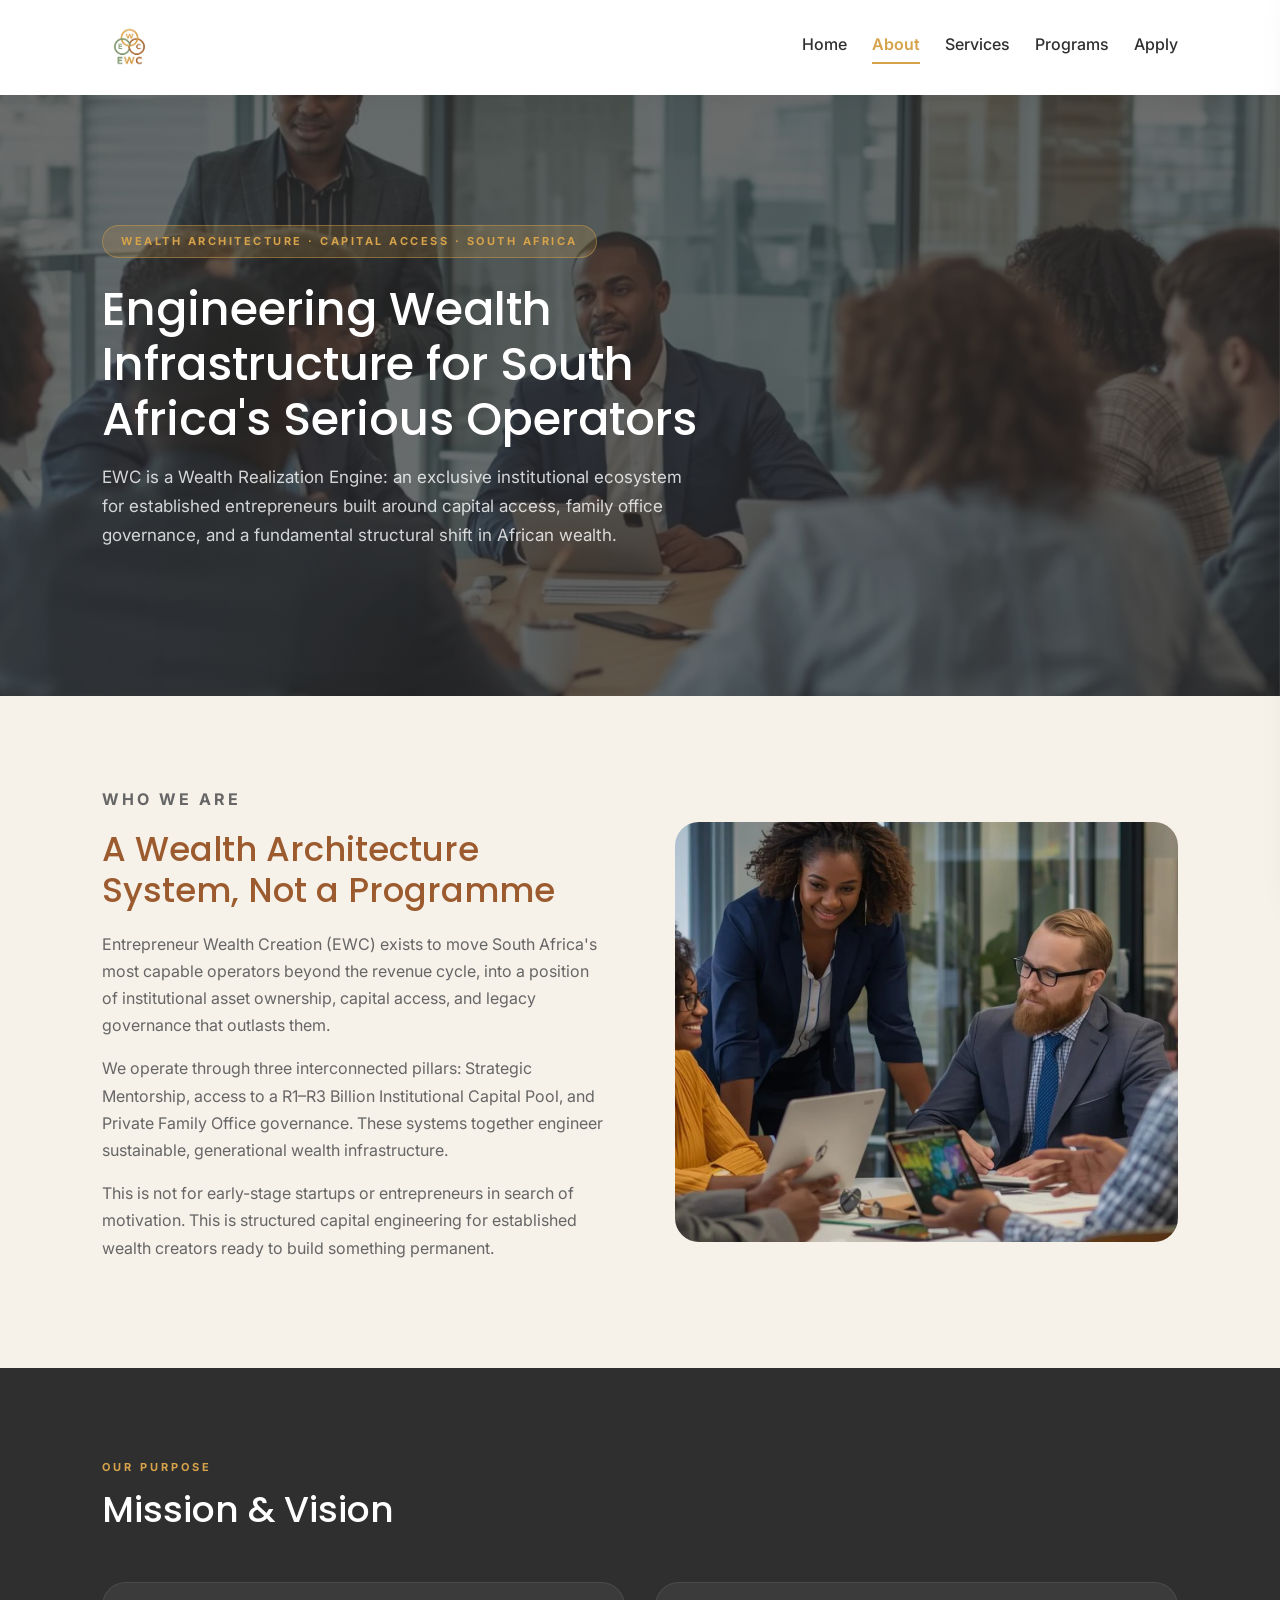
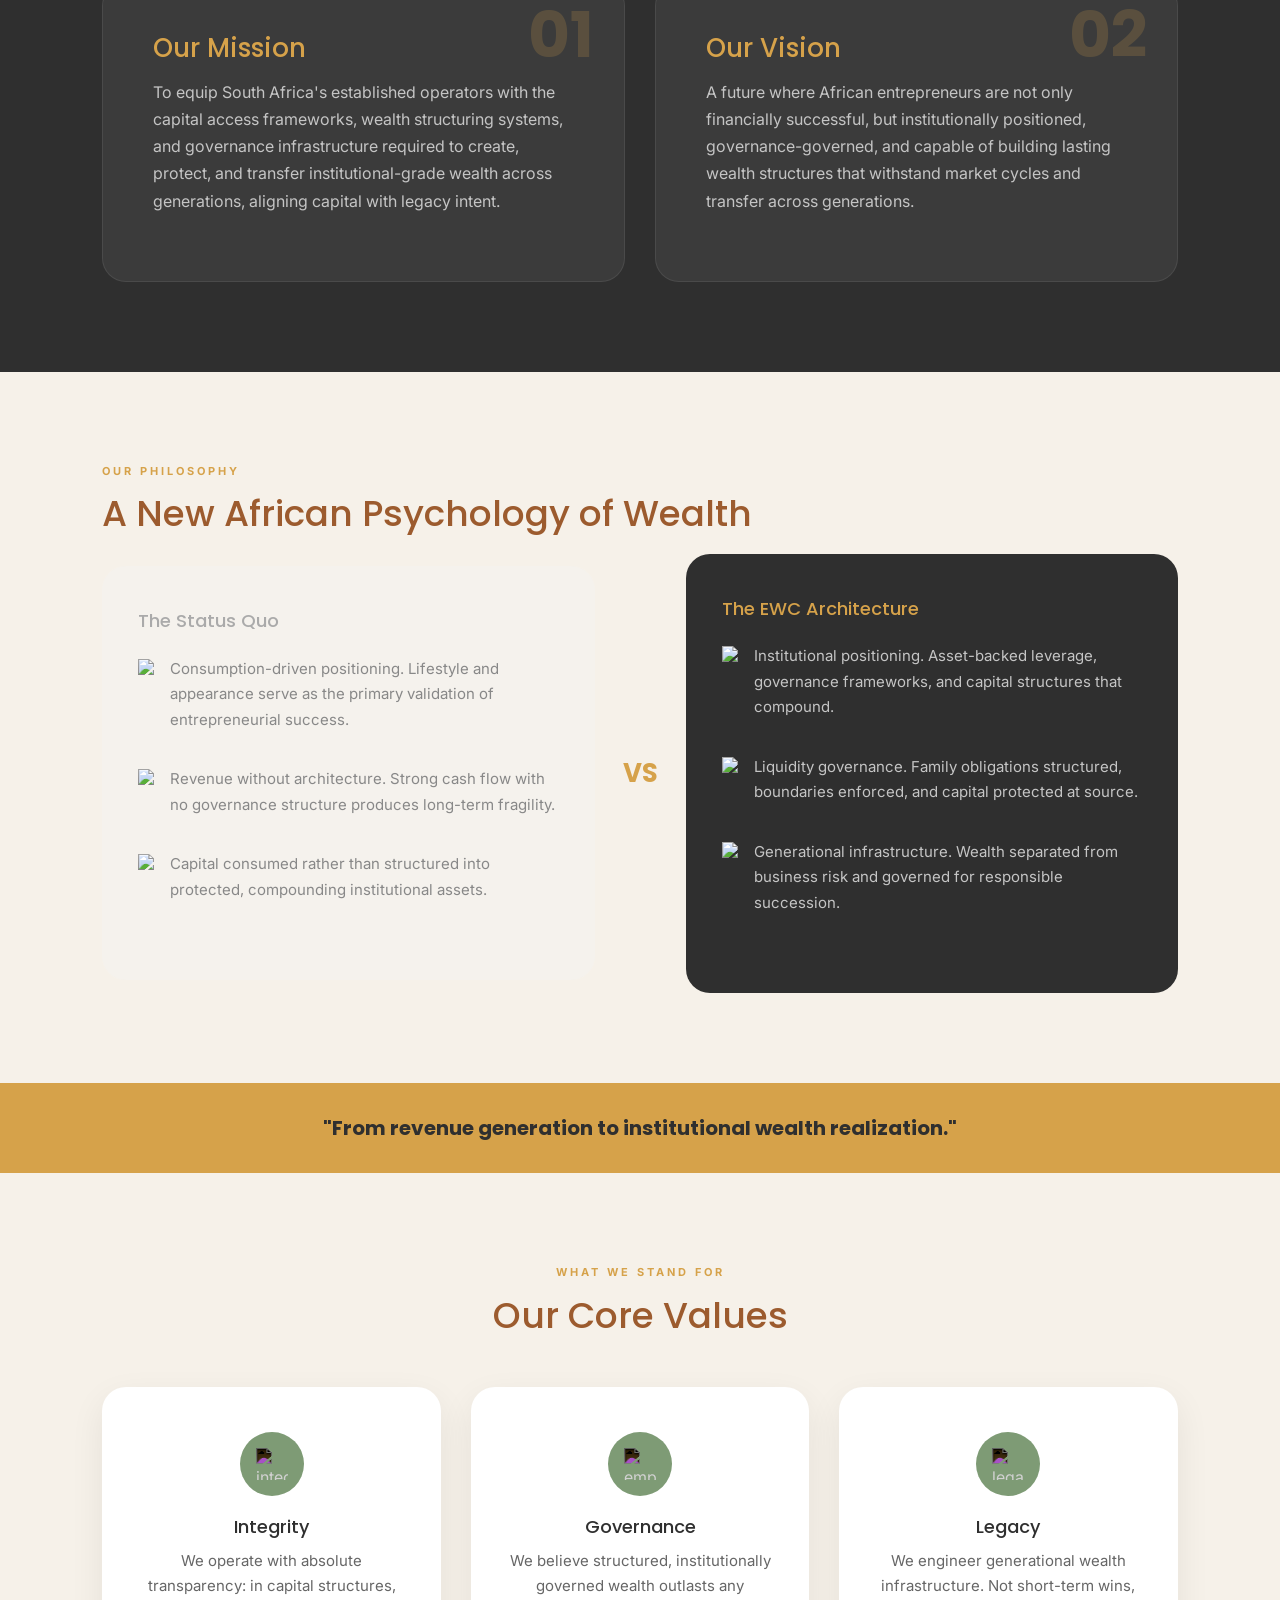
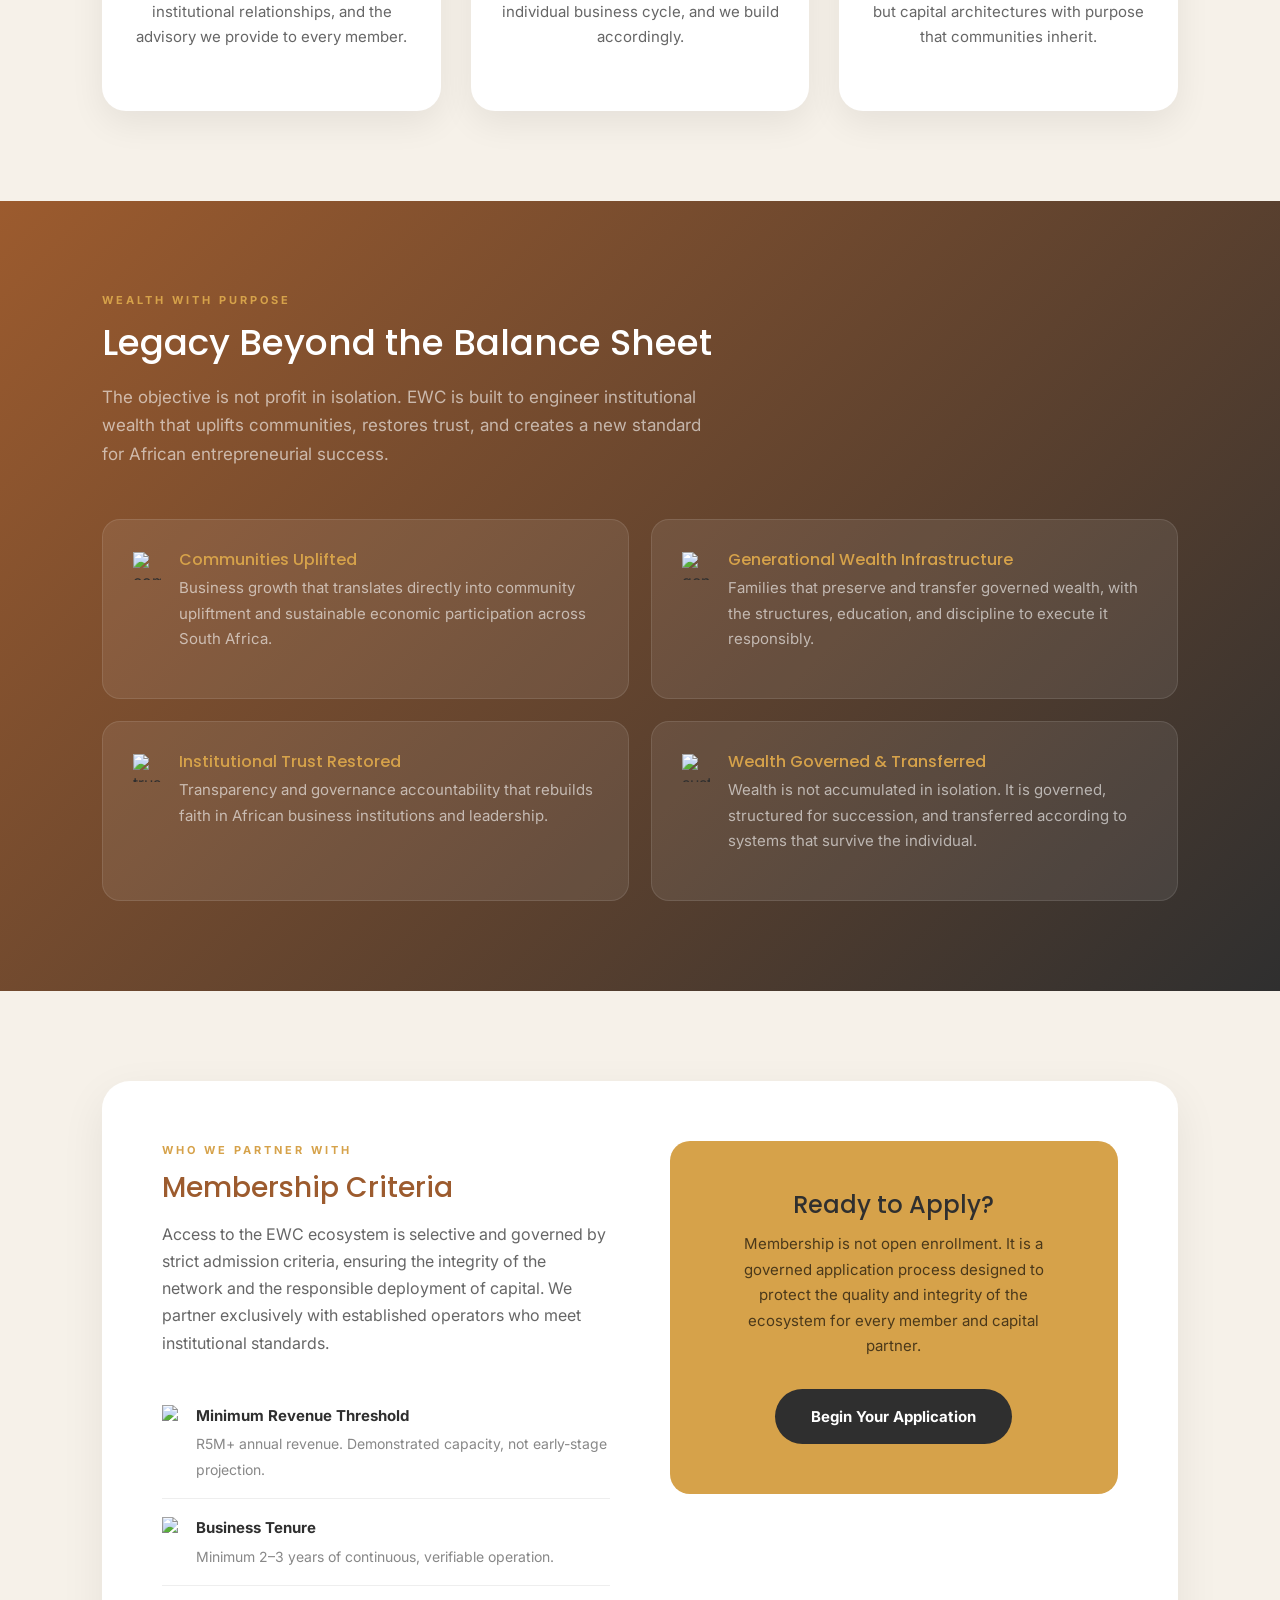
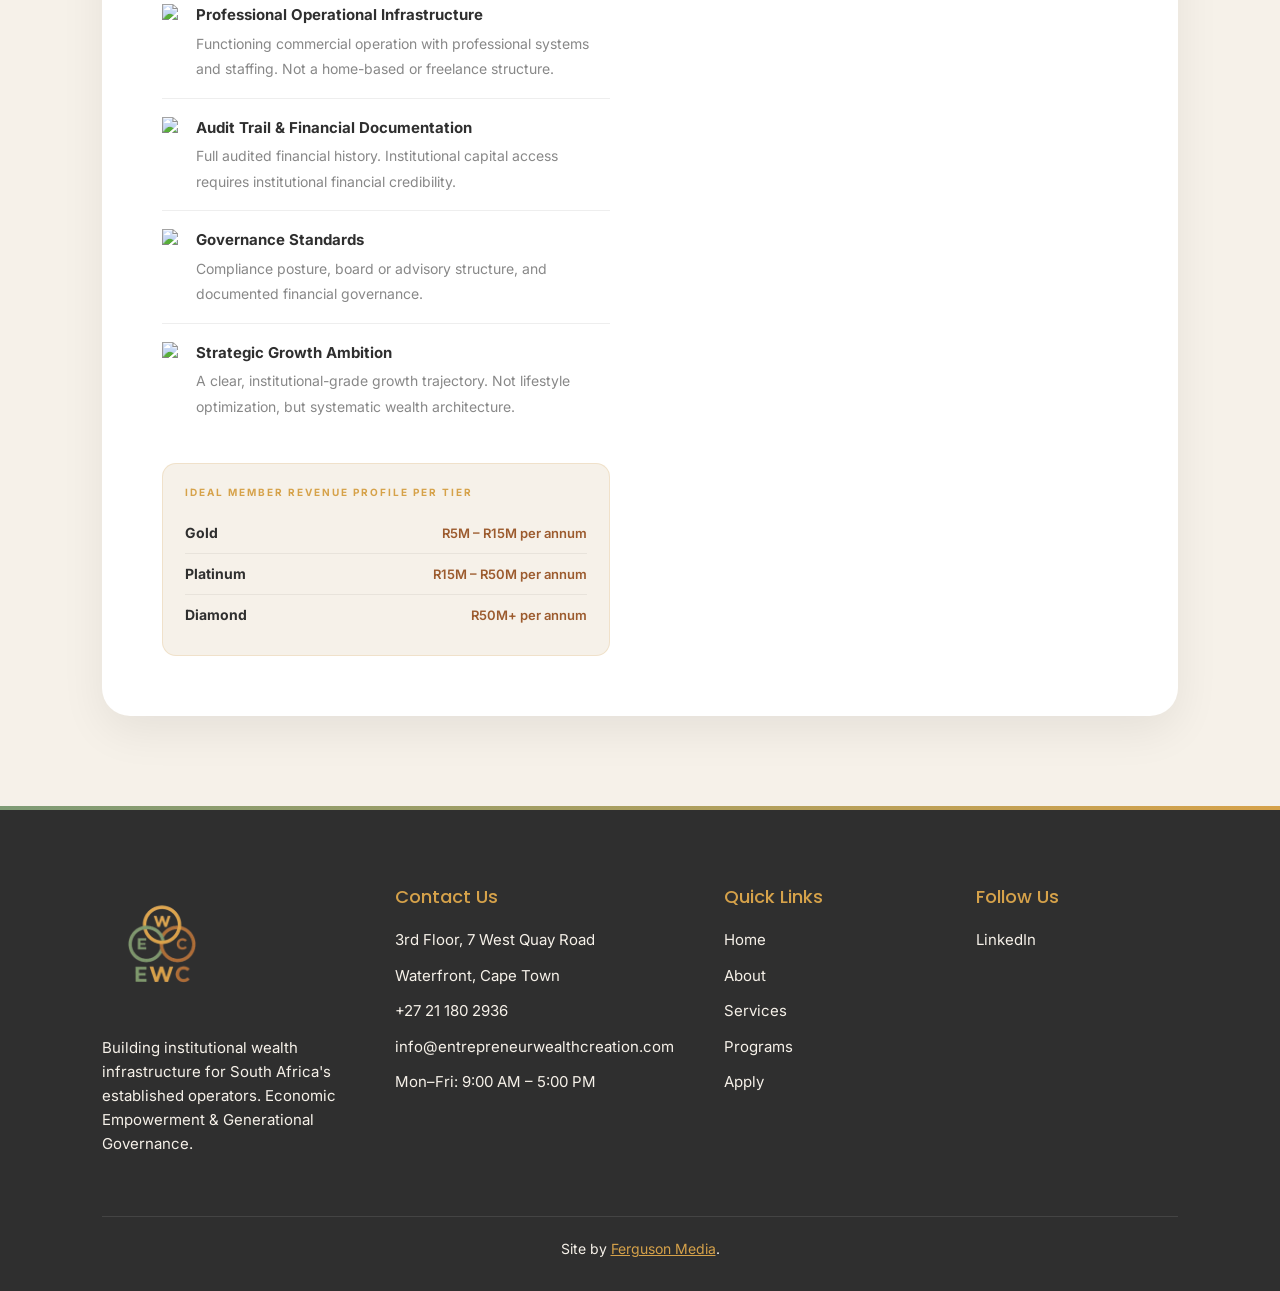
==== commit d49ec1be: "Refactor to coding standards: external CSS/JS, WebP images, Codacy compliance - Consolidate all styl" ====
--- a/about.html
+++ b/about.html
@@ -1,299 +1,177 @@
-<!DOCTYPE html>
-<html lang="en">
-<head>
-  <meta charset="UTF-8">
-  <title>Entrepreneur Wealth Creation | About Us</title>
-  <meta name="viewport" content="width=device-width, initial-scale=1.0">
-  <style>
-    @import url('https://fonts.googleapis.com/css2?family=Poppins:wght@500;600;700&family=Inter:wght@400;500&display=swap');
-    :root { --green: #7E9B75; --gold: #D6A24A; --brown: #9C5B2E; --cream: #F6F1E9; --dark: #2F2F2F; --white: #ffffff; }
-    * { margin: 0; padding: 0; box-sizing: border-box; }
-    body { font-family: 'Inter', sans-serif; background: var(--cream); color: var(--dark); line-height: 1.7; overflow-x: hidden; }
-    header { background: var(--white); padding: 20px 8%; display: flex; justify-content: space-between; align-items: center; position: sticky; top: 0; z-index: 200; box-shadow: 0 2px 20px rgba(0,0,0,0.06); }
-    header img { height: 55px; }
-    .desktop-nav { display: flex; align-items: center; }
-    nav a { margin-left: 25px; text-decoration: none; color: var(--dark); font-weight: 500; position: relative; padding-bottom: 5px; transition: .3s ease; }
-    nav a::after { content: ""; position: absolute; left: 0; bottom: 0; width: 0%; height: 2px; background: var(--gold); transition: .3s ease; }
-    nav a:hover { color: var(--gold); } nav a:hover::after { width: 100%; }
-    nav a.active { color: var(--gold); font-weight: 600; } nav a.active::after { width: 100%; }
-    .hamburger { display: none; flex-direction: column; justify-content: center; gap: 5px; cursor: pointer; padding: 4px; z-index: 301; background: none; border: none; }
-    .hamburger span { display: block; width: 24px; height: 2px; background: var(--dark); border-radius: 2px; transition: .35s ease; transform-origin: center; }
-    .hamburger.open span:nth-child(1) { transform: translateY(7px) rotate(45deg); }
-    .hamburger.open span:nth-child(2) { opacity: 0; transform: scaleX(0); }
-    .hamburger.open span:nth-child(3) { transform: translateY(-7px) rotate(-45deg); }
-    .sidebar-overlay { position: fixed; inset: 0; background: rgba(47,47,47,.55); backdrop-filter: blur(4px); z-index: 299; opacity: 0; pointer-events: none; transition: opacity .35s ease; }
-    .sidebar-overlay.active { opacity: 1; pointer-events: all; }
-    .sidebar { position: fixed; top: 0; right: -340px; width: 300px; height: 100vh; background: var(--dark); z-index: 300; display: flex; flex-direction: column; transition: right .4s cubic-bezier(.4,0,.2,1); box-shadow: -10px 0 40px rgba(0,0,0,.25); }
-    .sidebar.open { right: 0; }
-    .sidebar-header { padding: 28px 30px 24px; border-bottom: 1px solid rgba(255,255,255,.08); display: flex; align-items: center; justify-content: space-between; }
-    .sidebar-header img { height: 40px; filter: brightness(0) invert(1); opacity: .85; }
-    .sidebar-close { background: none; border: none; cursor: pointer; color: rgba(255,255,255,.5); font-size: 22px; line-height: 1; transition: color .2s; }
-    .sidebar-close:hover { color: var(--gold); }
-    .sidebar-nav { padding: 30px 0; flex: 1; }
-    .sidebar-nav a { display: flex; align-items: center; padding: 14px 30px; text-decoration: none; color: rgba(255,255,255,.7); font-size: 16px; font-weight: 500; border-left: 3px solid transparent; transition: .25s ease; }
-    .sidebar-nav a:hover, .sidebar-nav a.active { color: var(--gold); background: rgba(214,162,74,.06); border-left-color: var(--gold); }
-    .sidebar-cta { padding: 24px 30px 36px; border-top: 1px solid rgba(255,255,255,.08); }
-    .sidebar-cta p { color: rgba(255,255,255,.45); font-size: 13px; margin-bottom: 14px; }
-    .sidebar-cta a { display: block; text-align: center; background: var(--gold); color: var(--dark); padding: 13px 20px; border-radius: 30px; font-weight: 700; text-decoration: none; font-size: 14px; transition: .3s ease; }
-    .sidebar-cta a:hover { background: var(--brown); color: #fff; }
-    .page-hero { background: linear-gradient(rgba(47,47,47,.7), rgba(47,47,47,.7)), url("about.png") center/cover no-repeat; color: #fff; padding: 130px 8%; }
-    .page-hero .hero-tag { display: inline-block; background: var(--gold); color: var(--dark); font-size: 12px; font-weight: 700; letter-spacing: 2px; text-transform: uppercase; padding: 6px 18px; border-radius: 30px; margin-bottom: 20px; }
-    .page-hero h1 { font-family: 'Poppins', sans-serif; font-size: 46px; max-width: 700px; }
-    .page-hero p { max-width: 580px; opacity: 0.8; margin-top: 16px; font-size: 17px; }
-    section { padding: 90px 8%; }
-    .section-label { font-size: 12px; letter-spacing: 3px; text-transform: uppercase; color: var(--gold); font-weight: 600; margin-bottom: 12px; }
-    .section-title { font-family: 'Poppins', sans-serif; font-size: 36px; color: var(--brown); margin-bottom: 20px; }
-    .story { display: grid; grid-template-columns: 1fr 1fr; gap: 70px; align-items: center; }
-    .story h2 { font-family: 'Poppins', sans-serif; font-size: 34px; color: var(--brown); margin-bottom: 20px; }
-    .story p { max-width: 520px; font-size: 16px; color: #666; margin-bottom: 16px; }
-    .story img { width: 100%; border-radius: 24px; height: 420px; object-fit: cover; }
-    .mv-section { background: var(--dark); }
-    .mv-section .section-label { color: var(--gold); }
-    .mv-section .section-title { color: var(--white); }
-    .mv { display: grid; grid-template-columns: repeat(2, 1fr); gap: 30px; margin-top: 50px; }
-    .mv-card { background: rgba(255,255,255,0.06); padding: 50px; border-radius: 24px; position: relative; border: 1px solid rgba(255,255,255,0.08); }
-    .mv-card span { font-size: 64px; font-weight: 700; color: var(--gold); opacity: 0.2; position: absolute; top: 20px; right: 30px; font-family: 'Poppins', sans-serif; line-height: 1; }
-    .mv-card h3 { font-family: 'Poppins', sans-serif; font-size: 26px; margin-bottom: 15px; color: var(--gold); }
-    .mv-card p { color: rgba(255,255,255,0.7); font-size: 16px; }
-    .psychology-section { background: var(--white); }
-    .psych-compare { display: grid; grid-template-columns: 1fr auto 1fr; gap: 30px; align-items: center; margin-top: 50px; }
-    .psych-col { border-radius: 20px; padding: 40px; }
-    .psych-col.status { background: #f5f2ed; }
-    .psych-col.vision { background: var(--dark); }
-    .psych-col h3 { font-family: 'Poppins', sans-serif; font-size: 20px; margin-bottom: 24px; }
-    .psych-col.status h3 { color: #999; }
-    .psych-col.vision h3 { color: var(--gold); }
-    .psych-item { display: flex; gap: 12px; margin-bottom: 16px; align-items: flex-start; }
-    .psych-item img { width: 18px; height: 18px; margin-top: 3px; flex-shrink: 0; }
-    .psych-col.status .psych-item p { color: #888; font-size: 15px; }
-    .psych-col.vision .psych-item p { color: rgba(255,255,255,0.75); font-size: 15px; }
-    .psych-vs { font-family: 'Poppins', sans-serif; font-size: 28px; font-weight: 700; color: var(--gold); text-align: center; }
-    .shift-quote { background: var(--gold); padding: 24px 8%; text-align: center; font-family: 'Poppins', sans-serif; font-size: 20px; font-weight: 600; color: var(--dark); }
-    .values-section { text-align: center; }
-    .values-section .section-title { text-align: center; }
-    .values-grid { display: grid; grid-template-columns: repeat(3, 1fr); gap: 30px; margin-top: 50px; }
-    .value { background: var(--white); padding: 45px 30px; border-radius: 24px; box-shadow: 0 12px 35px rgba(0,0,0,0.07); transition: 0.3s ease; }
-    .value:hover { transform: translateY(-6px); }
-    .value-icon { width: 64px; height: 64px; background: var(--green); border-radius: 50%; display: flex; align-items: center; justify-content: center; margin: 0 auto 20px; }
-    .value-icon img { width: 32px; height: 32px; filter: invert(1); }
-    .value h4 { font-family: 'Poppins', sans-serif; margin-bottom: 10px; font-size: 18px; }
-    .value p { font-size: 15px; color: #666; }
-    .legacy-section { background: linear-gradient(135deg, var(--brown), var(--dark)); }
-    .legacy-section .section-label { color: var(--gold); }
-    .legacy-section .section-title { color: #fff; }
-    .legacy-section .section-sub { color: rgba(255,255,255,0.65); max-width: 620px; font-size: 17px; margin-bottom: 50px; }
-    .legacy-grid { display: grid; grid-template-columns: repeat(2, 1fr); gap: 24px; }
-    .legacy-item { background: rgba(255,255,255,0.08); border-radius: 18px; padding: 32px; border: 1px solid rgba(255,255,255,0.12); display: flex; gap: 16px; align-items: flex-start; }
-    .legacy-item img { width: 28px; height: 28px; flex-shrink: 0; margin-top: 2px; }
-    .legacy-item h4 { font-family: 'Poppins', sans-serif; color: var(--gold); margin-bottom: 6px; font-size: 16px; }
-    .legacy-item p { color: rgba(255,255,255,0.65); font-size: 15px; }
-
-    /* A: Tiered revenue in criteria section */
-    .criteria-card { background: var(--white); border-radius: 28px; padding: 60px; box-shadow: 0 15px 45px rgba(0,0,0,0.07); display: grid; grid-template-columns: 1fr 1fr; gap: 60px; align-items: start; }
-    .criteria-card h3 { font-family: 'Poppins', sans-serif; font-size: 28px; color: var(--brown); margin-bottom: 16px; }
-    .criteria-card > div > p { color: #666; font-size: 16px; margin-bottom: 30px; }
-    .criteria-list { list-style: none; padding: 0; }
-    .criteria-list li { padding: 16px 0; border-bottom: 1px solid #eee; display: flex; gap: 14px; align-items: flex-start; font-size: 15px; }
-    .criteria-list li:last-child { border-bottom: none; }
-    .criteria-list li img { width: 20px; height: 20px; margin-top: 2px; flex-shrink: 0; }
-    .criteria-list li strong { color: var(--dark); display: block; margin-bottom: 3px; }
-    .criteria-list li span { color: #888; font-size: 14px; }
-    .tier-revenue-guide { background: var(--cream); border: 1px solid rgba(214,162,74,.2); border-radius: 14px; padding: 20px 22px; margin-top: 28px; }
-    .tier-revenue-guide-title { font-size: 10px; font-weight: 700; letter-spacing: 2px; text-transform: uppercase; color: var(--gold); margin-bottom: 12px; }
-    .tier-revenue-row { display: flex; justify-content: space-between; align-items: center; padding: 8px 0; border-bottom: 1px solid rgba(0,0,0,.06); font-size: 14px; }
-    .tier-revenue-row:last-child { border-bottom: none; }
-    .tier-revenue-row .t-name { font-weight: 700; color: var(--dark); }
-    .tier-revenue-row .t-range { color: var(--brown); font-size: 13px; font-weight: 600; }
-
-    .apply-cta { background: var(--gold); padding: 50px; border-radius: 20px; text-align: center; }
-    .apply-cta h4 { font-family: 'Poppins', sans-serif; font-size: 24px; color: var(--dark); margin-bottom: 12px; }
-    .apply-cta p { color: rgba(0,0,0,0.65); margin-bottom: 30px; font-size: 15px; }
-    .btn-dark { display: inline-block; background: var(--dark); color: #fff; padding: 14px 34px; text-decoration: none; border-radius: 30px; font-weight: 700; font-size: 15px; transition: 0.3s ease; }
-    .btn-dark:hover { background: var(--brown); }
-    .footer { background: var(--dark); color: var(--cream); padding: 80px 8% 30px; position: relative; overflow: hidden; opacity: 0; transform: translateY(40px); animation: footerFade 1.2s ease forwards; }
-    .footer::before { content: ""; position: absolute; top: 0; left: 0; height: 4px; width: 100%; background: linear-gradient(90deg, var(--green), var(--gold), var(--brown)); background-size: 200% 200%; animation: gradientMove 6s linear infinite; }
-    @keyframes footerFade { to { opacity: 1; transform: translateY(0); } }
-    @keyframes gradientMove { 0% { background-position: 0% 50%; } 100% { background-position: 100% 50%; } }
-    .footer-container { display: grid; grid-template-columns: 1.2fr 1fr 1fr 1fr; gap: 50px; }
-    .footer h3 { font-family: 'Poppins', sans-serif; margin-bottom: 20px; font-size: 18px; color: var(--gold); }
-    .footer p, .footer a { font-size: 15px; color: var(--cream); text-decoration: none; margin-bottom: 10px; display: block; transition: 0.3s ease; }
-    .footer a:hover { color: var(--gold); transform: translateX(5px); }
-    .footer-logo img { width: 120px; margin-bottom: 20px; }
-    .footer-logo p { max-width: 260px; line-height: 1.6; }
-    .footer-social a { display: inline-block; margin-right: 15px; font-weight: 500; transition: 0.3s ease; }
-    .footer-social a:hover { color: var(--gold); transform: scale(1.1); }
-    .footer-bottom { border-top: 1px solid rgba(255,255,255,0.1); margin-top: 50px; padding-top: 20px; text-align: center; font-size: 14px; color: var(--cream); }
-    .footer-bottom a { display: inline; color: var(--gold); text-decoration: underline; }
-    @media(max-width:900px){
-      .desktop-nav{display:none;}.hamburger{display:flex;}
-      .page-hero{padding:90px 6% 70px;}.page-hero h1{font-size:32px;}.page-hero p{font-size:15px;}
-      section{padding:70px 6%;}.shift-quote{padding:24px 6%;}
-      .story,.mv,.psych-compare,.values-grid,.legacy-grid,.criteria-card,.footer-container{grid-template-columns:1fr;}
-      .psych-vs{display:none;}.story img{height:300px;margin-top:30px;}
-      .mv-card{padding:30px;}.psych-col{padding:30px;}
-      .criteria-card{padding:40px 30px;}.apply-cta{padding:30px;margin-top:30px;}
-      .footer{padding:60px 6% 24px;}
-    }
-    @media(min-width:901px){.hamburger{display:none;}}
-  </style>
-</head>
-<body>
-<div class="sidebar-overlay" id="sidebarOverlay"></div>
-<div class="sidebar" id="sidebar">
-  <div class="sidebar-header"><img src="logo.png" alt="EWC Logo"><button class="sidebar-close" id="sidebarClose">✕</button></div>
-  <nav class="sidebar-nav">
-    <a href="index.html">Home</a><a href="about.html" class="active">About</a>
-    <a href="service.html">Services</a><a href="programme.html">Programs</a><a href="contact.html">Apply</a>
-  </nav>
-  <div class="sidebar-cta"><p>Selective membership — established entrepreneurs only.</p><a href="contact.html">Begin Application</a></div>
-</div>
-<header>
-  <img src="logo.png" alt="EWC Logo">
-  <nav class="desktop-nav">
-    <a href="index.html">Home</a><a href="about.html" class="active">About</a>
-    <a href="service.html">Services</a><a href="programme.html">Programs</a><a href="contact.html">Apply</a>
-  </nav>
-  <button class="hamburger" id="hamburger" aria-label="Menu"><span></span><span></span><span></span></button>
-</header>
-
-<section class="page-hero">
-  <div class="hero-tag">Wealth Architecture · Capital Access · South Africa</div>
-  <h1>Engineering Wealth Infrastructure for South Africa's Serious Operators</h1>
-  <p>EWC is a Wealth Realization Engine — an exclusive institutional ecosystem for established entrepreneurs built around capital access, family office governance, and a fundamental structural shift in African wealth.</p>
-</section>
-
-<section class="story">
-  <div>
-    <p class="section-label">Who We Are</p>
-    <h2 class="section-title">A Wealth Architecture System, Not a Programme</h2>
-    <p>Entrepreneur Wealth Creation (EWC) exists to move South Africa's most capable operators beyond the revenue cycle — into a position of institutional asset ownership, capital access, and legacy governance that outlasts them.</p>
-    <p>We operate through three interconnected pillars: Strategic Mentorship, access to a R1–R3 Billion Institutional Capital Pool, and Private Family Office governance — systems that together engineer sustainable, generational wealth infrastructure.</p>
-    <p>This is not for early-stage startups or entrepreneurs in search of motivation. This is structured capital engineering for established wealth creators ready to build something permanent.</p>
-  </div>
-  <img src="about-story.png" alt="Entrepreneur discussion">
-</section>
-
-<section class="mv-section">
-  <p class="section-label">Our Purpose</p>
-  <h2 class="section-title">Mission &amp; Vision</h2>
-  <div class="mv">
-    <div class="mv-card"><span>01</span><h3>Our Mission</h3><p>To equip South Africa's established operators with the capital access frameworks, wealth structuring systems, and governance infrastructure required to create, protect, and transfer institutional-grade wealth across generations — aligning capital with legacy intent.</p></div>
-    <div class="mv-card"><span>02</span><h3>Our Vision</h3><p>A future where African entrepreneurs are not only financially successful — but institutionally positioned, governance-governed, and capable of building lasting wealth structures that withstand market cycles and transfer across generations.</p></div>
-  </div>
-</section>
-
-<section class="psychology-section">
-  <p class="section-label">Our Philosophy</p>
-  <h2 class="section-title">A New African Psychology of Wealth</h2>
-  <div class="psych-compare">
-    <div class="psych-col status">
-      <h3>The Status Quo</h3>
-      <div class="psych-item"><img src="https://img.icons8.com/ios/30/9C5B2E/car--v1.png" alt="car icon"><p>Consumption-driven positioning. Lifestyle and appearance serve as the primary validation of entrepreneurial success.</p></div>
-      <div class="psych-item"><img src="https://img.icons8.com/ios/30/9C5B2E/negative-dynamic--v1.png" alt="fragility icon"><p>Revenue without architecture. Strong cash flow with no governance structure produces long-term fragility.</p></div>
-      <div class="psych-item"><img src="https://img.icons8.com/ios/30/9C5B2E/shopping-cart--v1.png" alt="consumption icon"><p>Capital consumed rather than structured into protected, compounding institutional assets.</p></div>
-    </div>
-    <div class="psych-vs">VS</div>
-    <div class="psych-col vision">
-      <h3>The EWC Architecture</h3>
-      <div class="psych-item"><img src="https://img.icons8.com/ios/30/D6A24A/positive-dynamic--v1.png" alt="pride icon"><p>Institutional positioning. Asset-backed leverage, governance frameworks, and capital structures that compound.</p></div>
-      <div class="psych-item"><img src="https://img.icons8.com/ios/30/D6A24A/family--v1.png" alt="family icon"><p>Liquidity governance. Family obligations structured, boundaries enforced, and capital protected at source.</p></div>
-      <div class="psych-item"><img src="https://img.icons8.com/ios/30/D6A24A/building--v1.png" alt="institution icon"><p>Generational infrastructure. Wealth separated from business risk and governed for responsible succession.</p></div>
-    </div>
-  </div>
-</section>
-<div class="shift-quote">"From revenue generation to institutional wealth realization."</div>
-
-<section class="values-section">
-  <p class="section-label">What We Stand For</p>
-  <h2 class="section-title">Our Core Values</h2>
-  <div class="values-grid">
-    <div class="value"><div class="value-icon"><img src="https://img.icons8.com/ios/64/ffffff/checkmark--v1.png" alt="integrity"></div><h4>Integrity</h4><p>We operate with absolute transparency — in capital structures, institutional relationships, and the advisory we provide to every member.</p></div>
-    <div class="value"><div class="value-icon"><img src="https://img.icons8.com/ios/64/ffffff/positive-dynamic--v1.png" alt="empowerment"></div><h4>Governance</h4><p>We believe structured, institutionally governed wealth outlasts any individual business cycle — and we build accordingly.</p></div>
-    <div class="value"><div class="value-icon"><img src="https://img.icons8.com/ios/64/ffffff/family--v1.png" alt="legacy"></div><h4>Legacy</h4><p>We engineer generational wealth infrastructure — not short-term wins, but capital architectures with purpose that communities inherit.</p></div>
-  </div>
-</section>
-
-<section class="legacy-section">
-  <p class="section-label">Wealth with Purpose</p>
-  <h2 class="section-title">Legacy Beyond the Balance Sheet</h2>
-  <p class="section-sub">The objective is not profit in isolation. EWC is built to engineer institutional wealth that uplifts communities, restores trust, and creates a new standard for African entrepreneurial success.</p>
-  <div class="legacy-grid">
-    <div class="legacy-item"><img src="https://img.icons8.com/ios/28/D6A24A/building--v1.png" alt="community"><div><h4>Communities Uplifted</h4><p>Business growth that translates directly into community upliftment and sustainable economic participation across South Africa.</p></div></div>
-    <div class="legacy-item"><img src="https://img.icons8.com/ios/28/D6A24A/family--v1.png" alt="generational"><div><h4>Generational Wealth Infrastructure</h4><p>Families that preserve and transfer governed wealth — with the structures, education, and discipline to execute it responsibly.</p></div></div>
-    <div class="legacy-item"><img src="https://img.icons8.com/ios/28/D6A24A/handshake--v1.png" alt="trust"><div><h4>Institutional Trust Restored</h4><p>Transparency and governance accountability that rebuilds faith in African business institutions and leadership.</p></div></div>
-    <div class="legacy-item"><img src="https://img.icons8.com/ios/28/D6A24A/recurring-appointment--v1.png" alt="sustained"><div><h4>Wealth Governed &amp; Transferred</h4><p>Wealth is not accumulated in isolation — it is governed, structured for succession, and transferred according to systems that survive the individual.</p></div></div>
-  </div>
-</section>
-
-<!-- A: Tiered revenue guide added to criteria section -->
-<section class="criteria-section">
-  <div class="criteria-card">
-    <div>
-      <p class="section-label">Who We Partner With</p>
-      <h3>Membership Criteria</h3>
-      <p>Access to the EWC ecosystem is selective and governed by strict admission criteria — ensuring the integrity of the network and the responsible deployment of capital. We partner exclusively with established operators who meet institutional standards.</p>
-      <ul class="criteria-list">
-        <li><img src="https://img.icons8.com/ios/20/D6A24A/checkmark--v1.png" alt="check"><div><strong>Minimum Revenue Threshold</strong><span>R5M+ annual revenue — demonstrated capacity, not early-stage projection</span></div></li>
-        <li><img src="https://img.icons8.com/ios/20/D6A24A/checkmark--v1.png" alt="check"><div><strong>Business Tenure</strong><span>Minimum 2–3 years of continuous, verifiable operation</span></div></li>
-        <li><img src="https://img.icons8.com/ios/20/D6A24A/checkmark--v1.png" alt="check"><div><strong>Professional Operational Infrastructure</strong><span>Functioning commercial operation with professional systems and staffing — not a home-based or freelance structure</span></div></li>
-        <li><img src="https://img.icons8.com/ios/20/D6A24A/checkmark--v1.png" alt="check"><div><strong>Audit Trail &amp; Financial Documentation</strong><span>Full audited financial history — institutional capital access requires institutional financial credibility</span></div></li>
-        <li><img src="https://img.icons8.com/ios/20/D6A24A/checkmark--v1.png" alt="check"><div><strong>Governance Standards</strong><span>Compliance posture, board or advisory structure, and documented financial governance</span></div></li>
-        <li><img src="https://img.icons8.com/ios/20/D6A24A/checkmark--v1.png" alt="check"><div><strong>Strategic Growth Ambition</strong><span>A clear, institutional-grade growth trajectory — not lifestyle optimization, but systematic wealth architecture</span></div></li>
-      </ul>
-      <!-- A: Ideal revenue per tier -->
-      <div class="tier-revenue-guide">
-        <div class="tier-revenue-guide-title">Ideal Member Revenue Profile per Tier</div>
-        <div class="tier-revenue-row"><span class="t-name">Gold</span><span class="t-range">R5M – R15M per annum</span></div>
-        <div class="tier-revenue-row"><span class="t-name">Platinum</span><span class="t-range">R15M – R50M per annum</span></div>
-        <div class="tier-revenue-row"><span class="t-name">Diamond</span><span class="t-range">R50M+ per annum</span></div>
-      </div>
-    </div>
-    <div class="apply-cta">
-      <h4>Ready to Apply?</h4>
-      <p>Membership is not open enrollment — it is a governed application process designed to protect the quality and integrity of the ecosystem for every member and capital partner.</p>
-      <a href="contact.html" class="btn-dark">Begin Your Application</a>
-    </div>
-  </div>
-</section>
-
-<footer class="footer">
-  <div class="footer-container">
-    <div class="footer-logo footer-col">
-      <img src="logo.png" alt="Entrepreneur Wealth Creation Logo">
-      <p>Building institutional wealth infrastructure for South Africa's established operators. Economic Empowerment &amp; Generational Governance.</p>
-    </div>
-    <div class="footer-col">
-      <h3>Contact Us</h3>
-      <p>3rd Floor, 7 West Quay Road</p>
-      <p>Waterfront, Cape Town</p>
-      <p>+27 21 180 2936</p>
-      <p>info@entrepreneurwealthcreation.com</p>
-      <p>Mon–Fri: 9:00 AM – 5:00 PM</p>
-    </div>
-    <div class="footer-col">
-      <h3>Quick Links</h3>
-      <a href="index.html">Home</a>
-      <a href="about.html">About</a>
-      <a href="service.html">Services</a>
-      <a href="programme.html">Programs</a>
-      <a href="contact.html">Apply</a>
-    </div>
-    <div class="footer-col">
-      <h3>Follow Us</h3>
-      <a href="https://www.linkedin.com/company/112069007/admin/dashboard/">LinkedIn</a>
-    </div>
-  </div>
-  <div class="footer-bottom">
-    Site by <a href="https://fergusonmedia.co.za" target="_blank">Ferguson Media</a>.
-  </div>
-</footer>
-<script>
-  const hamburger=document.getElementById('hamburger'),sidebar=document.getElementById('sidebar'),overlay=document.getElementById('sidebarOverlay'),closeBtn=document.getElementById('sidebarClose');
-  const open=()=>{sidebar.classList.add('open');overlay.classList.add('active');hamburger.classList.add('open');document.body.style.overflow='hidden';};
-  const close=()=>{sidebar.classList.remove('open');overlay.classList.remove('active');hamburger.classList.remove('open');document.body.style.overflow='';};
-  hamburger.addEventListener('click',()=>sidebar.classList.contains('open')?close():open());
-  closeBtn.addEventListener('click',close);overlay.addEventListener('click',close);
-  document.addEventListener('keydown',e=>{if(e.key==='Escape')close();});
-</script>
-</body>
-</html>+<!DOCTYPE html>
+<html lang="en">
+<head>
+  <meta charset="UTF-8">
+  <meta name="viewport" content="width=device-width, initial-scale=1.0">
+  <meta name="description" content="About Entrepreneur Wealth Creation — our story, mission, vision, and the wealth architecture system built for South Africa's serious operators.">
+  <meta name="keywords" content="about EWC, entrepreneur wealth creation, wealth architecture, South Africa, institutional capital, family office governance">
+  <title>Entrepreneur Wealth Creation | About Us</title>
+  <link rel="icon" href="assets/images/logo.webp" type="image/webp">
+  <link rel="stylesheet" href="https://cdn.jsdelivr.net/npm/bootstrap@5.3.3/dist/css/bootstrap.min.css">
+  <link rel="stylesheet" href="assets/css/styles.css">
+</head>
+<body>
+
+<div class="sidebar-overlay" id="sidebar_overlay"></div>
+<div class="sidebar" id="sidebar">
+  <div class="sidebar-header">
+    <a href="index.html" class="logo-link"><img src="assets/images/logo.webp" alt="EWC Logo" class="header-logo"></a>
+    <button class="sidebar-close" id="sidebar_close">✕</button>
+  </div>
+  <nav class="sidebar-nav">
+    <a href="index.html" class="nav-link">Home</a>
+    <a href="about.html" class="nav-link active">About</a>
+    <a href="service.html" class="nav-link">Services</a>
+    <a href="programme.html" class="nav-link">Programs</a>
+    <a href="contact.html" class="nav-link">Apply</a>
+  </nav>
+  <div class="sidebar-cta"><p>Selective membership. Established entrepreneurs only.</p><a href="contact.html">Begin Application</a></div>
+</div>
+
+<header class="site-header">
+  <a href="index.html" class="logo-link"><img src="assets/images/logo.webp" alt="EWC Logo" class="header-logo"></a>
+  <nav class="desktop-nav">
+    <a href="index.html" class="nav-link">Home</a>
+    <a href="about.html" class="nav-link active">About</a>
+    <a href="service.html" class="nav-link">Services</a>
+    <a href="programme.html" class="nav-link">Programs</a>
+    <a href="contact.html" class="nav-link">Apply</a>
+  </nav>
+  <button class="hamburger" id="hamburger" aria-label="Menu"><span></span><span></span><span></span></button>
+</header>
+
+<section class="page-hero page-hero--about">
+  <div class="hero-tag">Wealth Architecture · Capital Access · South Africa</div>
+  <h1 class="hero-title">Engineering Wealth Infrastructure for South Africa's Serious Operators</h1>
+  <p class="hero-desc">EWC is a Wealth Realization Engine: an exclusive institutional ecosystem for established entrepreneurs built around capital access, family office governance, and a fundamental structural shift in African wealth.</p>
+</section>
+
+<section class="story-section">
+  <div class="story-grid">
+    <div>
+      <p class="section-label">Who We Are</p>
+      <h2>A Wealth Architecture System, Not a Programme</h2>
+      <p>Entrepreneur Wealth Creation (EWC) exists to move South Africa's most capable operators beyond the revenue cycle, into a position of institutional asset ownership, capital access, and legacy governance that outlasts them.</p>
+      <p>We operate through three interconnected pillars: Strategic Mentorship, access to a R1–R3 Billion Institutional Capital Pool, and Private Family Office governance. These systems together engineer sustainable, generational wealth infrastructure.</p>
+      <p>This is not for early-stage startups or entrepreneurs in search of motivation. This is structured capital engineering for established wealth creators ready to build something permanent.</p>
+    </div>
+    <img src="assets/images/about-story.webp" alt="Entrepreneur discussion" class="story-img">
+  </div>
+</section>
+
+<section class="mv-section">
+  <p class="section-label">Our Purpose</p>
+  <h2 class="section-title">Mission &amp; Vision</h2>
+  <div class="mv-grid">
+    <div class="mv-card"><span class="mv-num">01</span><h3>Our Mission</h3><p>To equip South Africa's established operators with the capital access frameworks, wealth structuring systems, and governance infrastructure required to create, protect, and transfer institutional-grade wealth across generations, aligning capital with legacy intent.</p></div>
+    <div class="mv-card"><span class="mv-num">02</span><h3>Our Vision</h3><p>A future where African entrepreneurs are not only financially successful, but institutionally positioned, governance-governed, and capable of building lasting wealth structures that withstand market cycles and transfer across generations.</p></div>
+  </div>
+</section>
+
+<section class="psychology-section">
+  <p class="section-label">Our Philosophy</p>
+  <h2 class="section-title">A New African Psychology of Wealth</h2>
+  <div class="psych-compare">
+    <div class="psych-col status">
+      <h3>The Status Quo</h3>
+      <div class="psych-item"><img src="https://img.icons8.com/ios/30/9C5B2E/car--v1.png" alt="car icon"><p>Consumption-driven positioning. Lifestyle and appearance serve as the primary validation of entrepreneurial success.</p></div>
+      <div class="psych-item"><img src="https://img.icons8.com/ios/30/9C5B2E/negative-dynamic--v1.png" alt="fragility icon"><p>Revenue without architecture. Strong cash flow with no governance structure produces long-term fragility.</p></div>
+      <div class="psych-item"><img src="https://img.icons8.com/ios/30/9C5B2E/shopping-cart--v1.png" alt="consumption icon"><p>Capital consumed rather than structured into protected, compounding institutional assets.</p></div>
+    </div>
+    <div class="psych-vs">VS</div>
+    <div class="psych-col vision">
+      <h3>The EWC Architecture</h3>
+      <div class="psych-item"><img src="https://img.icons8.com/ios/30/D6A24A/positive-dynamic--v1.png" alt="pride icon"><p>Institutional positioning. Asset-backed leverage, governance frameworks, and capital structures that compound.</p></div>
+      <div class="psych-item"><img src="https://img.icons8.com/ios/30/D6A24A/family--v1.png" alt="family icon"><p>Liquidity governance. Family obligations structured, boundaries enforced, and capital protected at source.</p></div>
+      <div class="psych-item"><img src="https://img.icons8.com/ios/30/D6A24A/building--v1.png" alt="institution icon"><p>Generational infrastructure. Wealth separated from business risk and governed for responsible succession.</p></div>
+    </div>
+  </div>
+</section>
+<div class="shift-banner">"From revenue generation to institutional wealth realization."</div>
+
+<section class="values-section">
+  <p class="section-label">What We Stand For</p>
+  <h2 class="section-title">Our Core Values</h2>
+  <div class="values-grid">
+    <div class="value-card"><div class="value-icon"><img src="https://img.icons8.com/ios/64/ffffff/checkmark--v1.png" alt="integrity"></div><h4>Integrity</h4><p>We operate with absolute transparency: in capital structures, institutional relationships, and the advisory we provide to every member.</p></div>
+    <div class="value-card"><div class="value-icon"><img src="https://img.icons8.com/ios/64/ffffff/positive-dynamic--v1.png" alt="empowerment"></div><h4>Governance</h4><p>We believe structured, institutionally governed wealth outlasts any individual business cycle, and we build accordingly.</p></div>
+    <div class="value-card"><div class="value-icon"><img src="https://img.icons8.com/ios/64/ffffff/family--v1.png" alt="legacy"></div><h4>Legacy</h4><p>We engineer generational wealth infrastructure. Not short-term wins, but capital architectures with purpose that communities inherit.</p></div>
+  </div>
+</section>
+
+<section class="legacy-section">
+  <p class="section-label">Wealth with Purpose</p>
+  <h2 class="section-title">Legacy Beyond the Balance Sheet</h2>
+  <p class="section-intro">The objective is not profit in isolation. EWC is built to engineer institutional wealth that uplifts communities, restores trust, and creates a new standard for African entrepreneurial success.</p>
+  <div class="legacy-grid">
+    <div class="legacy-item"><img src="https://img.icons8.com/ios/28/D6A24A/building--v1.png" alt="community"><div><h4>Communities Uplifted</h4><p>Business growth that translates directly into community upliftment and sustainable economic participation across South Africa.</p></div></div>
+    <div class="legacy-item"><img src="https://img.icons8.com/ios/28/D6A24A/family--v1.png" alt="generational"><div><h4>Generational Wealth Infrastructure</h4><p>Families that preserve and transfer governed wealth, with the structures, education, and discipline to execute it responsibly.</p></div></div>
+    <div class="legacy-item"><img src="https://img.icons8.com/ios/28/D6A24A/handshake--v1.png" alt="trust"><div><h4>Institutional Trust Restored</h4><p>Transparency and governance accountability that rebuilds faith in African business institutions and leadership.</p></div></div>
+    <div class="legacy-item"><img src="https://img.icons8.com/ios/28/D6A24A/recurring-appointment--v1.png" alt="sustained"><div><h4>Wealth Governed &amp; Transferred</h4><p>Wealth is not accumulated in isolation. It is governed, structured for succession, and transferred according to systems that survive the individual.</p></div></div>
+  </div>
+</section>
+
+<section class="criteria-section">
+  <div class="criteria-card">
+    <div>
+      <p class="section-label">Who We Partner With</p>
+      <h3>Membership Criteria</h3>
+      <p class="criteria-intro">Access to the EWC ecosystem is selective and governed by strict admission criteria, ensuring the integrity of the network and the responsible deployment of capital. We partner exclusively with established operators who meet institutional standards.</p>
+      <ul class="criteria-list">
+        <li><img src="https://img.icons8.com/ios/20/D6A24A/checkmark--v1.png" alt="check"><div><strong>Minimum Revenue Threshold</strong><span>R5M+ annual revenue. Demonstrated capacity, not early-stage projection.</span></div></li>
+        <li><img src="https://img.icons8.com/ios/20/D6A24A/checkmark--v1.png" alt="check"><div><strong>Business Tenure</strong><span>Minimum 2–3 years of continuous, verifiable operation.</span></div></li>
+        <li><img src="https://img.icons8.com/ios/20/D6A24A/checkmark--v1.png" alt="check"><div><strong>Professional Operational Infrastructure</strong><span>Functioning commercial operation with professional systems and staffing. Not a home-based or freelance structure.</span></div></li>
+        <li><img src="https://img.icons8.com/ios/20/D6A24A/checkmark--v1.png" alt="check"><div><strong>Audit Trail &amp; Financial Documentation</strong><span>Full audited financial history. Institutional capital access requires institutional financial credibility.</span></div></li>
+        <li><img src="https://img.icons8.com/ios/20/D6A24A/checkmark--v1.png" alt="check"><div><strong>Governance Standards</strong><span>Compliance posture, board or advisory structure, and documented financial governance.</span></div></li>
+        <li><img src="https://img.icons8.com/ios/20/D6A24A/checkmark--v1.png" alt="check"><div><strong>Strategic Growth Ambition</strong><span>A clear, institutional-grade growth trajectory. Not lifestyle optimization, but systematic wealth architecture.</span></div></li>
+      </ul>
+      <div class="tier-revenue-guide">
+        <div class="tier-revenue-guide-title">Ideal Member Revenue Profile per Tier</div>
+        <div class="tier-revenue-row"><span class="t-name">Gold</span><span class="t-range">R5M – R15M per annum</span></div>
+        <div class="tier-revenue-row"><span class="t-name">Platinum</span><span class="t-range">R15M – R50M per annum</span></div>
+        <div class="tier-revenue-row"><span class="t-name">Diamond</span><span class="t-range">R50M+ per annum</span></div>
+      </div>
+    </div>
+    <div class="apply-cta">
+      <h4>Ready to Apply?</h4>
+      <p>Membership is not open enrollment. It is a governed application process designed to protect the quality and integrity of the ecosystem for every member and capital partner.</p>
+      <a href="contact.html" class="btn-dark">Begin Your Application</a>
+    </div>
+  </div>
+</section>
+
+<footer class="site-footer site-footer--fade">
+  <div class="footer-container">
+    <div class="footer-logo footer-col">
+      <a href="index.html" class="logo-link"><img src="assets/images/logo.webp" alt="Entrepreneur Wealth Creation Logo" class="footer-logo-img"></a>
+      <p>Building institutional wealth infrastructure for South Africa's established operators. Economic Empowerment &amp; Generational Governance.</p>
+    </div>
+    <div class="footer-col">
+      <h3>Contact Us</h3>
+      <p>3rd Floor, 7 West Quay Road</p>
+      <p>Waterfront, Cape Town</p>
+      <p>+27 21 180 2936</p>
+      <p>info@entrepreneurwealthcreation.com</p>
+      <p>Mon–Fri: 9:00 AM – 5:00 PM</p>
+    </div>
+    <div class="footer-col">
+      <h3>Quick Links</h3>
+      <a href="index.html">Home</a>
+      <a href="about.html">About</a>
+      <a href="service.html">Services</a>
+      <a href="programme.html">Programs</a>
+      <a href="contact.html">Apply</a>
+    </div>
+    <div class="footer-col">
+      <h3>Follow Us</h3>
+      <a href="https://www.linkedin.com/company/112069007/admin/dashboard/">LinkedIn</a>
+    </div>
+  </div>
+  <div class="footer-bottom">
+    Site by <a href="https://fergusonmedia.co.za" target="_blank" rel="noopener noreferrer">Ferguson Media</a>.
+  </div>
+</footer>
+
+<script src="assets/js/main.js"></script>
+</body>
+</html>
--- a/assets/css/styles.css
+++ b/assets/css/styles.css
@@ -0,0 +1,3861 @@
+@import url('https://fonts.googleapis.com/css2?family=Poppins:wght@500;600;700&family=Inter:wght@400;500&display=swap');
+
+/* ── VARIABLES ── */
+:root {
+  --green: #7E9B75;
+  --gold: #D6A24A;
+  --brown: #9C5B2E;
+  --cream: #F6F1E9;
+  --dark: #2F2F2F;
+  --white: #ffffff;
+}
+
+/* ── RESET ── */
+*, *::before, *::after {
+  margin: 0;
+  padding: 0;
+  box-sizing: border-box;
+  scroll-behavior: smooth;
+}
+
+body {
+  font-family: 'Inter', sans-serif;
+  background: var(--cream);
+  color: var(--dark);
+  line-height: 1.7;
+  overflow-x: hidden;
+}
+
+/* ── SITE HEADER ── */
+.site-header {
+  background: var(--white);
+  padding: 20px 8%;
+  display: flex;
+  justify-content: space-between;
+  align-items: center;
+  position: sticky;
+  top: 0;
+  z-index: 200;
+  box-shadow: 0 2px 20px rgba(0,0,0,0.06);
+}
+
+.logo-link {
+  display: inline-block;
+  line-height: 0;
+}
+
+.site-header .header-logo {
+  height: 55px;
+}
+
+.desktop-nav {
+  display: flex;
+  align-items: center;
+}
+
+.desktop-nav .nav-link {
+  margin-left: 25px;
+  text-decoration: none;
+  color: var(--dark);
+  font-weight: 500;
+  position: relative;
+  padding-bottom: 5px;
+  transition: color 0.3s ease;
+}
+
+.desktop-nav .nav-link::after {
+  content: "";
+  position: absolute;
+  left: 0;
+  bottom: 0;
+  width: 0%;
+  height: 2px;
+  background: var(--gold);
+  transition: width 0.3s ease;
+}
+
+.desktop-nav .nav-link:hover {
+  color: var(--gold);
+}
+
+.desktop-nav .nav-link:hover::after {
+  width: 100%;
+}
+
+.desktop-nav .nav-link.active {
+  color: var(--gold);
+  font-weight: 600;
+}
+
+.desktop-nav .nav-link.active::after {
+  width: 100%;
+}
+
+/* ── HAMBURGER ── */
+.hamburger {
+  display: none;
+  flex-direction: column;
+  justify-content: center;
+  gap: 5px;
+  cursor: pointer;
+  padding: 4px;
+  z-index: 301;
+  background: none;
+  border: none;
+}
+
+.hamburger span {
+  display: block;
+  width: 24px;
+  height: 2px;
+  background: var(--dark);
+  border-radius: 2px;
+  transition: transform 0.35s ease, opacity 0.35s ease;
+  transform-origin: center;
+}
+
+.hamburger.open span:nth-child(1) {
+  transform: translateY(7px) rotate(45deg);
+}
+
+.hamburger.open span:nth-child(2) {
+  opacity: 0;
+  transform: scaleX(0);
+}
+
+.hamburger.open span:nth-child(3) {
+  transform: translateY(-7px) rotate(-45deg);
+}
+
+/* ── SIDEBAR ── */
+.sidebar-overlay {
+  position: fixed;
+  inset: 0;
+  background: rgba(47,47,47,0.55);
+  backdrop-filter: blur(4px);
+  z-index: 299;
+  opacity: 0;
+  pointer-events: none;
+  transition: opacity 0.35s ease;
+}
+
+.sidebar-overlay.active {
+  opacity: 1;
+  pointer-events: all;
+}
+
+.sidebar {
+  position: fixed;
+  top: 0;
+  right: -340px;
+  width: 300px;
+  height: 100vh;
+  background: var(--dark);
+  z-index: 300;
+  display: flex;
+  flex-direction: column;
+  transition: right 0.4s cubic-bezier(0.4,0,0.2,1);
+  box-shadow: -10px 0 40px rgba(0,0,0,0.25);
+}
+
+.sidebar.open {
+  right: 0;
+}
+
+.sidebar-header {
+  padding: 28px 30px 24px;
+  border-bottom: 1px solid rgba(255,255,255,0.08);
+  display: flex;
+  align-items: center;
+  justify-content: space-between;
+}
+
+.sidebar-header .header-logo {
+  height: 40px;
+  filter: brightness(0) invert(1);
+  opacity: 0.85;
+}
+
+.sidebar-close {
+  background: none;
+  border: none;
+  cursor: pointer;
+  color: rgba(255,255,255,0.5);
+  font-size: 22px;
+  line-height: 1;
+  transition: color 0.2s ease;
+}
+
+.sidebar-close:hover {
+  color: var(--gold);
+}
+
+.sidebar-nav {
+  padding: 30px 0;
+  flex: 1;
+}
+
+.sidebar-nav .nav-link {
+  display: flex;
+  align-items: center;
+  padding: 14px 30px;
+  text-decoration: none;
+  color: rgba(255,255,255,0.7);
+  font-size: 16px;
+  font-weight: 500;
+  border-left: 3px solid transparent;
+  transition: color 0.25s ease, background 0.25s ease, border-left-color 0.25s ease;
+}
+
+.sidebar-nav .nav-link:hover,
+.sidebar-nav .nav-link.active {
+  color: var(--gold);
+  background: rgba(214,162,74,0.06);
+  border-left-color: var(--gold);
+}
+
+.sidebar-cta {
+  padding: 24px 30px 36px;
+  border-top: 1px solid rgba(255,255,255,0.08);
+}
+
+.sidebar-cta p {
+  color: rgba(255,255,255,0.45);
+  font-size: 13px;
+  margin-bottom: 14px;
+}
+
+.sidebar-cta a {
+  display: block;
+  text-align: center;
+  background: var(--gold);
+  color: var(--dark);
+  padding: 13px 20px;
+  border-radius: 30px;
+  font-weight: 700;
+  text-decoration: none;
+  font-size: 14px;
+  transition: background 0.3s ease, color 0.3s ease;
+}
+
+.sidebar-cta a:hover {
+  background: var(--brown);
+  color: #fff;
+}
+
+/* ── SITE FOOTER ── */
+.site-footer {
+  background: var(--dark);
+  color: var(--cream);
+  padding: 80px 8% 30px;
+  position: relative;
+  overflow: hidden;
+}
+
+.site-footer::before {
+  content: "";
+  position: absolute;
+  top: 0;
+  left: 0;
+  height: 4px;
+  width: 100%;
+  background: linear-gradient(90deg, var(--green), var(--gold), var(--brown));
+  background-size: 200% 200%;
+  animation: gradient-move 6s linear infinite;
+}
+
+@keyframes gradient-move {
+  0% { background-position: 0% 50%; }
+  100% { background-position: 100% 50%; }
+}
+
+.footer-container {
+  display: grid;
+  grid-template-columns: 1.2fr 1fr 1fr 1fr;
+  gap: 50px;
+}
+
+.footer-col h3 {
+  font-family: 'Poppins', sans-serif;
+  margin-bottom: 20px;
+  font-size: 18px;
+  color: var(--gold);
+}
+
+.footer-col p,
+.footer-col a {
+  font-size: 15px;
+  color: var(--cream);
+  text-decoration: none;
+  margin-bottom: 10px;
+  display: block;
+  transition: color 0.3s ease, transform 0.3s ease;
+}
+
+.footer-col a:hover {
+  color: var(--gold);
+  transform: translateX(5px);
+}
+
+.footer-logo .footer-logo-img {
+  width: 120px;
+  margin-bottom: 20px;
+}
+
+.footer-logo p {
+  max-width: 260px;
+  line-height: 1.6;
+}
+
+.footer-bottom {
+  border-top: 1px solid rgba(255,255,255,0.1);
+  margin-top: 50px;
+  padding-top: 20px;
+  text-align: center;
+  font-size: 14px;
+  color: var(--cream);
+}
+
+.footer-bottom a {
+  display: inline;
+  color: var(--gold);
+  text-decoration: underline;
+}
+
+.site-footer--fade {
+  opacity: 0;
+  transform: translateY(40px);
+  animation: footer-fade 1.2s ease forwards;
+}
+
+@keyframes footer-fade {
+  to { opacity: 1; transform: translateY(0); }
+}
+
+/* ── SHARED TYPOGRAPHY ── */
+.section-label {
+  font-size: 11px;
+  letter-spacing: 3px;
+  text-transform: uppercase;
+  color: var(--gold);
+  font-weight: 700;
+  margin-bottom: 12px;
+}
+
+.section-title {
+  font-family: 'Poppins', sans-serif;
+  font-size: 36px;
+  color: var(--brown);
+  margin-bottom: 18px;
+}
+
+/* ── SHARED BUTTONS ── */
+.btn-gold {
+  background: var(--gold);
+  color: var(--dark);
+  padding: 15px 36px;
+  border-radius: 30px;
+  font-weight: 700;
+  font-size: 15px;
+  text-decoration: none;
+  transition: background 0.3s ease, transform 0.3s ease;
+  border: none;
+  cursor: pointer;
+  font-family: 'Inter', sans-serif;
+  display: inline-block;
+}
+
+.btn-gold:hover {
+  background: #c49040;
+  transform: translateY(-2px);
+}
+
+.btn-outline {
+  background: transparent;
+  color: #fff;
+  border: 2px solid rgba(255,255,255,0.35);
+  padding: 15px 36px;
+  border-radius: 30px;
+  font-weight: 600;
+  font-size: 15px;
+  text-decoration: none;
+  transition: border-color 0.3s ease, color 0.3s ease;
+}
+
+.btn-outline:hover {
+  border-color: var(--gold);
+  color: var(--gold);
+}
+
+.btn-dark {
+  display: inline-block;
+  background: var(--dark);
+  color: #fff;
+  padding: 15px 36px;
+  border-radius: 30px;
+  font-weight: 700;
+  font-size: 15px;
+  text-decoration: none;
+  transition: background 0.3s ease;
+  border: none;
+  cursor: pointer;
+}
+
+.btn-dark:hover {
+  background: var(--brown);
+}
+
+.btn-green {
+  display: inline-block;
+  background: var(--green);
+  color: #fff;
+  padding: 15px 36px;
+  border-radius: 30px;
+  font-weight: 700;
+  font-size: 15px;
+  text-decoration: none;
+  transition: background 0.3s ease;
+}
+
+.btn-green:hover {
+  background: #6b8862;
+}
+
+/* ── PAGE HERO ── */
+.page-hero {
+  color: #fff;
+  padding: 130px 8%;
+}
+
+.page-hero .hero-tag {
+  display: inline-block;
+  background: rgba(214,162,74,0.18);
+  border: 1px solid rgba(214,162,74,0.45);
+  color: var(--gold);
+  font-size: 11px;
+  font-weight: 700;
+  letter-spacing: 2.5px;
+  text-transform: uppercase;
+  padding: 6px 18px;
+  border-radius: 30px;
+  margin-bottom: 24px;
+}
+
+.page-hero .hero-title {
+  font-family: 'Poppins', sans-serif;
+  font-size: 46px;
+  max-width: 700px;
+  line-height: 1.2;
+  margin-bottom: 16px;
+}
+
+.page-hero .hero-desc {
+  max-width: 580px;
+  opacity: 0.8;
+  font-size: 17px;
+}
+
+/* ── INDEX: HERO ── */
+.hero-section {
+  background: linear-gradient(rgba(47,47,47,0.68), rgba(47,47,47,0.68)), url("../images/hero.webp") center/cover no-repeat;
+  color: #fff;
+  padding: 130px 8%;
+}
+
+.hero-eyebrow {
+  display: inline-block;
+  background: rgba(214,162,74,0.18);
+  border: 1px solid rgba(214,162,74,0.45);
+  color: var(--gold);
+  font-size: 11px;
+  font-weight: 700;
+  letter-spacing: 2.5px;
+  text-transform: uppercase;
+  padding: 6px 18px;
+  border-radius: 30px;
+  margin-bottom: 28px;
+}
+
+.hero-section .hero-title {
+  font-family: 'Poppins', sans-serif;
+  font-size: 52px;
+  max-width: 700px;
+  line-height: 1.15;
+  margin-bottom: 20px;
+}
+
+.hero-section .hero-title em {
+  font-style: normal;
+  color: var(--gold);
+}
+
+.hero-section .hero-desc {
+  max-width: 530px;
+  opacity: 0.8;
+  font-size: 17px;
+  margin-bottom: 12px;
+}
+
+.hero-psych-line {
+  font-family: 'Poppins', sans-serif;
+  font-size: 15px;
+  color: var(--gold);
+  font-weight: 600;
+  letter-spacing: 0.5px;
+  margin-bottom: 36px;
+}
+
+.hero-actions {
+  display: flex;
+  gap: 16px;
+  flex-wrap: wrap;
+}
+
+/* ── INDEX: STAT BAR ── */
+.stat-bar {
+  background: var(--dark);
+  display: grid;
+  grid-template-columns: repeat(4, 1fr);
+}
+
+.stat-item {
+  padding: 34px 5%;
+  border-right: 1px solid rgba(255,255,255,0.07);
+  text-align: center;
+}
+
+.stat-item:last-child {
+  border-right: none;
+}
+
+.stat-item .stat-num {
+  font-family: 'Poppins', sans-serif;
+  font-size: 32px;
+  font-weight: 700;
+  color: var(--gold);
+  line-height: 1;
+}
+
+.stat-item .stat-label {
+  font-size: 12px;
+  color: rgba(255,255,255,0.5);
+  margin-top: 6px;
+}
+
+/* ── INDEX: CROSSROAD ── */
+.crossroad-section {
+  padding: 90px 8%;
+  background: var(--white);
+}
+
+.crossroad-section .section-intro {
+  font-size: 17px;
+  color: #666;
+  max-width: 640px;
+  margin-bottom: 50px;
+}
+
+.trap-grid {
+  display: grid;
+  grid-template-columns: repeat(2, 1fr);
+  gap: 20px;
+  margin-bottom: 24px;
+}
+
+.trap-item {
+  background: var(--cream);
+  border-radius: 18px;
+  padding: 28px;
+  border-left: 4px solid var(--brown);
+}
+
+.trap-item h4 {
+  font-family: 'Poppins', sans-serif;
+  font-size: 15px;
+  color: var(--dark);
+  margin-bottom: 7px;
+  display: flex;
+  align-items: center;
+  gap: 10px;
+  flex-wrap: wrap;
+}
+
+.trap-item h4 .badge {
+  font-size: 10px;
+  font-weight: 700;
+  letter-spacing: 1.5px;
+  text-transform: uppercase;
+  background: rgba(156,91,46,0.1);
+  color: var(--brown);
+  padding: 2px 10px;
+  border-radius: 20px;
+}
+
+.trap-item p {
+  font-size: 14px;
+  color: #777;
+}
+
+.trap-consequence {
+  background: var(--dark);
+  border-radius: 18px;
+  padding: 28px 32px;
+  display: flex;
+  gap: 18px;
+  align-items: flex-start;
+}
+
+.trap-consequence img {
+  width: 24px;
+  height: 24px;
+  flex-shrink: 0;
+  margin-top: 3px;
+}
+
+.trap-consequence p {
+  color: rgba(255,255,255,0.7);
+  font-size: 16px;
+}
+
+.trap-consequence strong {
+  color: var(--gold);
+}
+
+/* ── INDEX/ABOUT: PSYCHOLOGY ── */
+.psychology-section {
+  padding: 90px 8%;
+}
+
+.psych-header {
+  margin-bottom: 44px;
+}
+
+.psych-compare {
+  display: grid;
+  grid-template-columns: 1fr auto 1fr;
+  gap: 28px;
+  align-items: center;
+}
+
+.psych-col {
+  border-radius: 24px;
+  padding: 44px 36px;
+}
+
+.psych-col.status {
+  background: #f5f2ed;
+}
+
+.psych-col.vision {
+  background: var(--dark);
+}
+
+.psych-col h3 {
+  font-family: 'Poppins', sans-serif;
+  font-size: 18px;
+  margin-bottom: 24px;
+}
+
+.psych-col.status h3 {
+  color: #aaa;
+}
+
+.psych-col.vision h3 {
+  color: var(--gold);
+}
+
+.psych-item {
+  display: flex;
+  gap: 14px;
+  margin-bottom: 18px;
+  align-items: flex-start;
+}
+
+.psych-item img {
+  width: 18px;
+  height: 18px;
+  margin-top: 3px;
+  flex-shrink: 0;
+}
+
+.psych-col.status .psych-item p {
+  color: #888;
+  font-size: 15px;
+}
+
+.psych-col.vision .psych-item p {
+  color: rgba(255,255,255,0.72);
+  font-size: 15px;
+}
+
+.psych-vs {
+  font-family: 'Poppins', sans-serif;
+  font-size: 26px;
+  font-weight: 700;
+  color: var(--gold);
+  text-align: center;
+}
+
+.shift-banner {
+  background: var(--gold);
+  padding: 28px 8%;
+  text-align: center;
+  font-family: 'Poppins', sans-serif;
+  font-size: 20px;
+  font-weight: 700;
+  color: var(--dark);
+}
+
+/* ── INDEX: PILLARS ── */
+.pillars-section {
+  background: var(--dark);
+  padding: 90px 8%;
+}
+
+.pillars-section .section-title {
+  color: #fff;
+  margin-bottom: 14px;
+}
+
+.pillars-section .section-sub {
+  color: rgba(255,255,255,0.5);
+  font-size: 16px;
+  max-width: 600px;
+  margin-bottom: 54px;
+}
+
+.pillars-grid {
+  display: grid;
+  grid-template-columns: repeat(3, 1fr);
+  gap: 24px;
+}
+
+.pillar {
+  background: rgba(255,255,255,0.05);
+  border: 1px solid rgba(255,255,255,0.08);
+  border-radius: 24px;
+  padding: 42px 32px;
+  position: relative;
+  overflow: hidden;
+  transition: background 0.35s ease, transform 0.35s ease;
+}
+
+.pillar::before {
+  content: "";
+  position: absolute;
+  top: 0;
+  left: 0;
+  right: 0;
+  height: 3px;
+  border-radius: 24px 24px 0 0;
+}
+
+.pillar:nth-child(1)::before { background: var(--green); }
+.pillar:nth-child(2)::before { background: var(--gold); }
+.pillar:nth-child(3)::before { background: var(--brown); }
+
+.pillar:hover {
+  background: rgba(255,255,255,0.08);
+  transform: translateY(-6px);
+}
+
+.pillar .p-num {
+  font-family: 'Poppins', sans-serif;
+  font-size: 52px;
+  font-weight: 700;
+  color: rgba(255,255,255,0.05);
+  line-height: 1;
+  margin-bottom: 18px;
+}
+
+.pillar h3 {
+  font-family: 'Poppins', sans-serif;
+  font-size: 19px;
+  color: #fff;
+  margin-bottom: 12px;
+}
+
+.pillar p {
+  font-size: 15px;
+  color: rgba(255,255,255,0.6);
+  margin-bottom: 22px;
+}
+
+.pillar a {
+  color: var(--gold);
+  font-size: 14px;
+  font-weight: 600;
+  text-decoration: none;
+  transition: color 0.2s ease;
+}
+
+.pillar a:hover {
+  color: #c49040;
+}
+
+/* ── INDEX: CAPITAL BAND ── */
+.capital-band {
+  background: linear-gradient(135deg, var(--brown) 0%, #1a1a1a 100%);
+  padding: 80px 8%;
+  text-align: center;
+  position: relative;
+  overflow: hidden;
+}
+
+.capital-band::before {
+  content: "";
+  position: absolute;
+  inset: 0;
+  background: radial-gradient(ellipse at 50% 50%, rgba(214,162,74,0.15) 0%, transparent 65%);
+}
+
+.capital-band .big-fig {
+  font-family: 'Poppins', sans-serif;
+  font-size: 70px;
+  font-weight: 700;
+  color: var(--gold);
+  line-height: 1;
+  position: relative;
+}
+
+.capital-band h3 {
+  font-family: 'Poppins', sans-serif;
+  font-size: 22px;
+  color: #fff;
+  margin: 14px 0 10px;
+  position: relative;
+}
+
+.capital-band .band-desc {
+  color: rgba(255,255,255,0.55);
+  max-width: 500px;
+  margin: 0 auto;
+  font-size: 16px;
+  position: relative;
+}
+
+.capital-band .not-broker {
+  font-family: 'Poppins', sans-serif;
+  font-size: 13px;
+  font-weight: 700;
+  letter-spacing: 1px;
+  text-transform: uppercase;
+  color: var(--gold);
+  border: 1px solid rgba(214,162,74,0.4);
+  display: inline-block;
+  padding: 5px 16px;
+  border-radius: 20px;
+  margin-bottom: 12px;
+  position: relative;
+}
+
+.capital-two-col {
+  display: grid;
+  grid-template-columns: 1fr 1fr;
+  gap: 24px;
+  max-width: 800px;
+  margin: 44px auto 0;
+  text-align: left;
+  position: relative;
+}
+
+.cap-item {
+  background: rgba(255,255,255,0.07);
+  border-radius: 16px;
+  padding: 26px 28px;
+  border: 1px solid rgba(255,255,255,0.08);
+}
+
+.cap-item strong {
+  color: var(--gold);
+  display: block;
+  margin-bottom: 8px;
+  font-family: 'Poppins', sans-serif;
+  font-size: 15px;
+}
+
+.cap-item p {
+  color: rgba(255,255,255,0.6);
+  font-size: 14px;
+}
+
+/* ── INDEX: NETWORK ── */
+.network-section {
+  padding: 90px 8%;
+  background: var(--white);
+}
+
+.network-section .section-intro {
+  font-size: 17px;
+  color: #666;
+  max-width: 640px;
+  margin-bottom: 50px;
+}
+
+.network-grid {
+  display: grid;
+  grid-template-columns: repeat(3, 1fr);
+  gap: 24px;
+  margin-bottom: 40px;
+}
+
+.network-item {
+  background: var(--cream);
+  border-radius: 20px;
+  padding: 36px 28px;
+  text-align: center;
+  border: 1px solid rgba(214,162,74,0.15);
+  transition: border-color 0.3s ease, transform 0.3s ease;
+}
+
+.network-item:hover {
+  border-color: var(--gold);
+  transform: translateY(-4px);
+}
+
+.network-icon {
+  width: 56px;
+  height: 56px;
+  background: var(--dark);
+  border-radius: 50%;
+  display: flex;
+  align-items: center;
+  justify-content: center;
+  margin: 0 auto 18px;
+}
+
+.network-icon img {
+  width: 28px;
+  height: 28px;
+  filter: invert(1);
+}
+
+.network-item h4 {
+  font-family: 'Poppins', sans-serif;
+  font-size: 16px;
+  color: var(--dark);
+  margin-bottom: 10px;
+}
+
+.network-item p {
+  font-size: 14px;
+  color: #777;
+  line-height: 1.6;
+}
+
+.network-disclaimer {
+  background: var(--dark);
+  border-radius: 16px;
+  padding: 22px 28px;
+  display: flex;
+  gap: 16px;
+  align-items: flex-start;
+}
+
+.network-disclaimer img {
+  width: 20px;
+  height: 20px;
+  flex-shrink: 0;
+  margin-top: 3px;
+}
+
+.network-disclaimer p {
+  color: rgba(255,255,255,0.6);
+  font-size: 14px;
+}
+
+.network-disclaimer strong {
+  color: var(--gold);
+}
+
+/* ── INDEX: OUTCOMES ── */
+.outcomes-section {
+  padding: 90px 8%;
+  background: var(--dark);
+}
+
+.outcomes-section .section-title {
+  color: #fff;
+}
+
+.outcomes-section .section-intro {
+  color: rgba(255,255,255,0.55);
+  font-size: 17px;
+  max-width: 640px;
+  margin-bottom: 50px;
+}
+
+.outcomes-grid {
+  display: grid;
+  grid-template-columns: repeat(3, 1fr);
+  gap: 24px;
+}
+
+.outcome-card {
+  background: rgba(255,255,255,0.05);
+  border: 1px solid rgba(255,255,255,0.08);
+  border-radius: 24px;
+  padding: 40px 32px;
+  position: relative;
+  overflow: hidden;
+}
+
+.outcome-card::before {
+  content: "";
+  position: absolute;
+  top: 0;
+  left: 0;
+  right: 0;
+  height: 3px;
+}
+
+.outcome-card:nth-child(1)::before { background: var(--green); }
+.outcome-card:nth-child(2)::before { background: var(--gold); }
+.outcome-card:nth-child(3)::before { background: var(--brown); }
+
+.outcome-sector {
+  display: inline-block;
+  font-size: 10px;
+  font-weight: 700;
+  letter-spacing: 2px;
+  text-transform: uppercase;
+  background: rgba(214,162,74,0.12);
+  color: var(--gold);
+  padding: 4px 14px;
+  border-radius: 20px;
+  margin-bottom: 20px;
+}
+
+.outcome-card h4 {
+  font-family: 'Poppins', sans-serif;
+  font-size: 18px;
+  color: #fff;
+  margin-bottom: 14px;
+}
+
+.outcome-stat {
+  font-family: 'Poppins', sans-serif;
+  font-size: 30px;
+  font-weight: 700;
+  color: var(--gold);
+  margin-bottom: 8px;
+  line-height: 1.1;
+}
+
+.outcome-card p {
+  font-size: 14px;
+  color: rgba(255,255,255,0.55);
+  margin-bottom: 20px;
+  line-height: 1.65;
+}
+
+.outcome-tag {
+  font-size: 11px;
+  font-weight: 700;
+  letter-spacing: 1.5px;
+  text-transform: uppercase;
+  color: rgba(255,255,255,0.3);
+}
+
+.outcome-note {
+  text-align: center;
+  margin-top: 30px;
+  font-size: 13px;
+  color: rgba(255,255,255,0.3);
+  font-style: italic;
+}
+
+/* ── INDEX/PROGRAMME: TIERS ── */
+.tiers-section {
+  padding: 90px 8%;
+  background: var(--white);
+}
+
+.tiers-section .section-sub {
+  font-size: 16px;
+  color: #777;
+  max-width: 640px;
+  margin-bottom: 50px;
+}
+
+.tiers-row {
+  display: grid;
+  grid-template-columns: repeat(3, 1fr);
+  gap: 24px;
+}
+
+.tp-card {
+  border-radius: 24px;
+  padding: 42px 32px;
+  position: relative;
+  border: 2px solid transparent;
+  box-shadow: 0 10px 35px rgba(0,0,0,0.07);
+  transition: border-color 0.35s ease, transform 0.35s ease;
+  text-align: center;
+  background: var(--cream);
+}
+
+.tp-card:hover {
+  border-color: var(--gold);
+  transform: translateY(-6px);
+}
+
+.tp-card.featured {
+  background: var(--dark);
+}
+
+.tp-label {
+  display: inline-block;
+  font-size: 10px;
+  font-weight: 700;
+  letter-spacing: 2px;
+  text-transform: uppercase;
+  padding: 4px 14px;
+  border-radius: 20px;
+  margin-bottom: 14px;
+}
+
+.tp-card:nth-child(1) .tp-label { background: rgba(214,162,74,0.12); color: var(--gold); }
+.tp-card:nth-child(2) .tp-label { background: rgba(214,162,74,0.2); color: var(--gold); }
+.tp-card:nth-child(3) .tp-label { background: rgba(156,91,46,0.12); color: var(--brown); }
+
+.tp-card h4 {
+  font-family: 'Poppins', sans-serif;
+  font-size: 20px;
+  margin-bottom: 6px;
+  color: var(--dark);
+}
+
+.tp-card.featured h4 {
+  color: #fff;
+}
+
+.tp-price {
+  font-family: 'Poppins', sans-serif;
+  font-size: 34px;
+  font-weight: 700;
+  color: var(--gold);
+  line-height: 1;
+}
+
+.tp-price-note {
+  font-size: 13px;
+  color: #aaa;
+  margin: 5px 0 12px;
+}
+
+.tp-card.featured .tp-price-note {
+  color: rgba(255,255,255,0.35);
+}
+
+.tp-focus {
+  font-size: 14px;
+  font-weight: 600;
+  color: var(--brown);
+  margin-bottom: 18px;
+  display: block;
+}
+
+.tp-card.featured .tp-focus {
+  color: rgba(255,255,255,0.5);
+}
+
+.tp-ideal {
+  font-size: 11px;
+  font-weight: 700;
+  letter-spacing: 1.5px;
+  text-transform: uppercase;
+  background: rgba(126,155,117,0.12);
+  color: var(--green);
+  padding: 4px 12px;
+  border-radius: 20px;
+  display: inline-block;
+  margin-bottom: 14px;
+}
+
+.tp-card.featured .tp-ideal {
+  background: rgba(214,162,74,0.1);
+  color: var(--gold);
+}
+
+.tp-desc {
+  font-size: 14px;
+  color: #888;
+  line-height: 1.65;
+  margin-bottom: 4px;
+}
+
+.tp-card.featured .tp-desc {
+  color: rgba(255,255,255,0.5);
+}
+
+.tp-card a {
+  display: inline-block;
+  margin-top: 22px;
+  text-decoration: none;
+  font-size: 14px;
+  font-weight: 700;
+  padding: 12px 28px;
+  border-radius: 30px;
+  transition: background 0.3s ease, color 0.3s ease;
+  border: 2px solid var(--green);
+  color: var(--green);
+}
+
+.tp-card a:hover {
+  background: var(--green);
+  color: #fff;
+}
+
+.tp-card.featured a {
+  border-color: var(--gold);
+  color: var(--gold);
+}
+
+.tp-card.featured a:hover {
+  background: var(--gold);
+  color: var(--dark);
+}
+
+.popular-badge {
+  position: absolute;
+  top: -14px;
+  left: 50%;
+  transform: translateX(-50%);
+  background: var(--gold);
+  color: var(--dark);
+  font-size: 10px;
+  font-weight: 700;
+  letter-spacing: 2px;
+  text-transform: uppercase;
+  padding: 5px 16px;
+  border-radius: 20px;
+  white-space: nowrap;
+}
+
+.all-tiers-note {
+  text-align: center;
+  margin-top: 34px;
+  padding: 18px 28px;
+  background: var(--cream);
+  border-radius: 14px;
+  font-size: 14px;
+  color: #777;
+  border: 1px solid rgba(214,162,74,0.2);
+}
+
+.all-tiers-note strong {
+  color: var(--dark);
+}
+
+/* ── INDEX/ABOUT: LEGACY ── */
+.legacy-section {
+  background: linear-gradient(135deg, var(--brown), var(--dark));
+  padding: 90px 8%;
+}
+
+.legacy-section .section-title {
+  color: #fff;
+}
+
+.legacy-section .section-intro {
+  color: rgba(255,255,255,0.6);
+  font-size: 17px;
+  max-width: 620px;
+  margin-bottom: 50px;
+}
+
+.legacy-grid {
+  display: grid;
+  grid-template-columns: repeat(2, 1fr);
+  gap: 22px;
+}
+
+.legacy-item {
+  background: rgba(255,255,255,0.08);
+  border-radius: 18px;
+  padding: 30px;
+  border: 1px solid rgba(255,255,255,0.1);
+  display: flex;
+  gap: 18px;
+  align-items: flex-start;
+  transition: background 0.3s ease;
+}
+
+.legacy-item:hover {
+  background: rgba(255,255,255,0.12);
+}
+
+.legacy-item img {
+  width: 28px;
+  height: 28px;
+  flex-shrink: 0;
+  margin-top: 2px;
+}
+
+.legacy-item h4 {
+  font-family: 'Poppins', sans-serif;
+  color: var(--gold);
+  margin-bottom: 6px;
+  font-size: 16px;
+}
+
+.legacy-item p {
+  color: rgba(255,255,255,0.6);
+  font-size: 15px;
+}
+
+/* ── INDEX: MANIFESTO ── */
+.manifesto-section {
+  background: var(--cream);
+  padding: 90px 8%;
+  text-align: center;
+}
+
+.values-row {
+  display: flex;
+  flex-wrap: wrap;
+  justify-content: center;
+  gap: 10px;
+  margin-bottom: 38px;
+}
+
+.value-pill {
+  background: rgba(214,162,74,0.1);
+  border: 1px solid rgba(214,162,74,0.25);
+  color: var(--brown);
+  font-size: 11px;
+  font-weight: 700;
+  letter-spacing: 2px;
+  text-transform: uppercase;
+  padding: 6px 16px;
+  border-radius: 30px;
+}
+
+.manifesto-quote {
+  font-family: 'Poppins', sans-serif;
+  font-size: 30px;
+  font-weight: 700;
+  color: var(--dark);
+  max-width: 780px;
+  margin: 0 auto 14px;
+  line-height: 1.35;
+}
+
+.manifesto-quote em {
+  font-style: normal;
+  color: var(--gold);
+}
+
+.manifesto-sub {
+  font-size: 16px;
+  color: #888;
+  margin-bottom: 40px;
+}
+
+.manifesto-actions {
+  display: flex;
+  gap: 16px;
+  justify-content: center;
+  flex-wrap: wrap;
+}
+
+/* ── INDEX: AUDIT MODAL ── */
+.audit-modal-bg {
+  position: fixed;
+  inset: 0;
+  z-index: 400;
+  background: rgba(20,18,15,0.88);
+  backdrop-filter: blur(6px);
+  display: flex;
+  align-items: center;
+  justify-content: center;
+  padding: 20px;
+  opacity: 0;
+  pointer-events: none;
+  transition: opacity 0.35s ease;
+}
+
+.audit-modal-bg.open {
+  opacity: 1;
+  pointer-events: all;
+}
+
+.audit-modal {
+  background: var(--dark);
+  border: 1px solid rgba(255,255,255,0.09);
+  border-radius: 28px;
+  width: 100%;
+  max-width: 660px;
+  max-height: 90vh;
+  overflow-y: auto;
+  padding: 52px 48px 44px;
+  position: relative;
+  transform: translateY(24px);
+  transition: transform 0.4s cubic-bezier(0.4,0,0.2,1);
+  scrollbar-width: thin;
+  scrollbar-color: rgba(214,162,74,0.3) transparent;
+}
+
+.audit-modal-bg.open .audit-modal {
+  transform: translateY(0);
+}
+
+.modal-close {
+  position: absolute;
+  top: 20px;
+  right: 24px;
+  background: none;
+  border: none;
+  cursor: pointer;
+  color: rgba(255,255,255,0.35);
+  font-size: 22px;
+  line-height: 1;
+  transition: color 0.2s ease;
+  padding: 4px 8px;
+}
+
+.modal-close:hover {
+  color: var(--gold);
+}
+
+.modal-eyebrow {
+  font-size: 10px;
+  font-weight: 700;
+  letter-spacing: 3px;
+  text-transform: uppercase;
+  color: rgba(214,162,74,0.6);
+  margin-bottom: 10px;
+}
+
+.modal-title {
+  font-family: 'Poppins', sans-serif;
+  font-size: 22px;
+  color: #fff;
+  margin-bottom: 6px;
+}
+
+.modal-sub {
+  font-size: 14px;
+  color: rgba(255,255,255,0.45);
+  margin-bottom: 32px;
+  line-height: 1.55;
+}
+
+.modal-progress-track {
+  background: rgba(255,255,255,0.07);
+  border-radius: 6px;
+  height: 3px;
+  overflow: hidden;
+  margin-bottom: 8px;
+}
+
+.modal-progress-fill {
+  height: 100%;
+  background: linear-gradient(90deg, var(--green), var(--gold));
+  border-radius: 6px;
+  transition: width 0.5s cubic-bezier(0.4,0,0.2,1);
+  width: 0%;
+}
+
+.modal-progress-meta {
+  display: flex;
+  justify-content: space-between;
+  font-size: 11px;
+  color: rgba(255,255,255,0.25);
+  letter-spacing: 0.5px;
+  margin-bottom: 30px;
+}
+
+.modal-q-label {
+  font-size: 10px;
+  font-weight: 700;
+  letter-spacing: 2px;
+  text-transform: uppercase;
+  color: rgba(214,162,74,0.45);
+  margin-bottom: 12px;
+}
+
+.modal-q-text {
+  font-family: 'Poppins', sans-serif;
+  font-size: 17px;
+  color: #fff;
+  font-weight: 600;
+  line-height: 1.45;
+  margin-bottom: 26px;
+}
+
+.modal-options {
+  display: flex;
+  flex-direction: column;
+  gap: 10px;
+  margin-bottom: 28px;
+}
+
+.modal-option {
+  display: flex;
+  align-items: flex-start;
+  gap: 14px;
+  background: rgba(255,255,255,0.03);
+  border: 1px solid rgba(255,255,255,0.07);
+  border-radius: 12px;
+  padding: 14px 18px;
+  cursor: pointer;
+  transition: background 0.2s ease, border-color 0.2s ease;
+}
+
+.modal-option:hover {
+  background: rgba(214,162,74,0.05);
+  border-color: rgba(214,162,74,0.2);
+}
+
+.modal-option.selected {
+  background: rgba(214,162,74,0.09);
+  border-color: var(--gold);
+}
+
+.modal-option-dot {
+  width: 18px;
+  height: 18px;
+  border-radius: 50%;
+  border: 2px solid rgba(255,255,255,0.18);
+  flex-shrink: 0;
+  margin-top: 2px;
+  display: flex;
+  align-items: center;
+  justify-content: center;
+  transition: background 0.2s ease, border-color 0.2s ease;
+}
+
+.modal-option.selected .modal-option-dot {
+  background: var(--gold);
+  border-color: var(--gold);
+}
+
+.modal-option.selected .modal-option-dot::after {
+  content: "";
+  width: 6px;
+  height: 6px;
+  border-radius: 50%;
+  background: var(--dark);
+}
+
+.modal-option-text {
+  font-size: 14px;
+  color: rgba(255,255,255,0.65);
+  line-height: 1.45;
+}
+
+.modal-option.selected .modal-option-text {
+  color: #fff;
+}
+
+.modal-controls {
+  display: flex;
+  justify-content: space-between;
+  align-items: center;
+}
+
+.modal-btn-back {
+  background: none;
+  border: 1px solid rgba(255,255,255,0.1);
+  color: rgba(255,255,255,0.35);
+  padding: 11px 22px;
+  border-radius: 30px;
+  font-size: 13px;
+  font-weight: 600;
+  cursor: pointer;
+  transition: border-color 0.2s ease, color 0.2s ease;
+  font-family: 'Inter', sans-serif;
+}
+
+.modal-btn-back:hover {
+  border-color: rgba(255,255,255,0.25);
+  color: rgba(255,255,255,0.6);
+}
+
+.modal-btn-back:disabled {
+  opacity: 0.18;
+  cursor: not-allowed;
+}
+
+.modal-btn-next {
+  background: var(--gold);
+  color: var(--dark);
+  padding: 12px 30px;
+  border-radius: 30px;
+  font-size: 14px;
+  font-weight: 700;
+  border: none;
+  cursor: pointer;
+  transition: background 0.3s ease, transform 0.3s ease;
+  font-family: 'Inter', sans-serif;
+  opacity: 0.3;
+  pointer-events: none;
+}
+
+.modal-btn-next.ready {
+  opacity: 1;
+  pointer-events: all;
+}
+
+.modal-btn-next.ready:hover {
+  background: #c49040;
+  transform: translateY(-1px);
+}
+
+.modal-instant-score {
+  display: none;
+  text-align: center;
+  padding: 20px 0 10px;
+}
+
+.modal-instant-score.active {
+  display: block;
+}
+
+.instant-score-val {
+  font-family: 'Poppins', sans-serif;
+  font-size: 72px;
+  font-weight: 700;
+  color: var(--gold);
+  line-height: 1;
+}
+
+.instant-score-max {
+  font-size: 14px;
+  color: rgba(255,255,255,0.3);
+  margin-bottom: 12px;
+}
+
+.instant-score-bar-track {
+  background: rgba(255,255,255,0.07);
+  border-radius: 6px;
+  height: 6px;
+  overflow: hidden;
+  max-width: 300px;
+  margin: 0 auto 10px;
+}
+
+.instant-score-bar-fill {
+  height: 100%;
+  border-radius: 6px;
+  background: linear-gradient(90deg, var(--green), var(--gold));
+  transition: width 1.2s cubic-bezier(0.4,0,0.2,1) 0.3s;
+  width: 0%;
+}
+
+.instant-score-label {
+  font-size: 10px;
+  color: rgba(255,255,255,0.2);
+  letter-spacing: 1px;
+  text-transform: uppercase;
+  margin-bottom: 20px;
+}
+
+.instant-score-msg {
+  font-size: 14px;
+  color: rgba(255,255,255,0.55);
+  max-width: 340px;
+  margin: 0 auto 24px;
+  line-height: 1.6;
+}
+
+.instant-score-note {
+  font-size: 11px;
+  color: rgba(214,162,74,0.6);
+  font-style: italic;
+  margin-bottom: 24px;
+}
+
+.modal-capture {
+  display: none;
+}
+
+.modal-capture.active {
+  display: block;
+}
+
+.capture-field {
+  margin-bottom: 18px;
+}
+
+.capture-field label {
+  display: block;
+  font-size: 10px;
+  font-weight: 700;
+  letter-spacing: 2px;
+  text-transform: uppercase;
+  color: rgba(255,255,255,0.35);
+  margin-bottom: 7px;
+}
+
+.capture-field input,
+.capture-field select {
+  width: 100%;
+  background: rgba(255,255,255,0.05);
+  border: 1px solid rgba(255,255,255,0.1);
+  border-radius: 10px;
+  padding: 13px 16px;
+  color: #fff;
+  font-size: 14px;
+  font-family: 'Inter', sans-serif;
+  transition: border-color 0.2s ease;
+  outline: none;
+  appearance: none;
+  -webkit-appearance: none;
+}
+
+.capture-field input::placeholder {
+  color: rgba(255,255,255,0.2);
+}
+
+.capture-field input:focus,
+.capture-field select:focus {
+  border-color: rgba(214,162,74,0.45);
+}
+
+.capture-field select option {
+  background: var(--dark);
+}
+
+.capture-submit {
+  width: 100%;
+  background: var(--gold);
+  color: var(--dark);
+  padding: 15px;
+  border-radius: 30px;
+  font-size: 14px;
+  font-weight: 700;
+  border: none;
+  cursor: pointer;
+  margin-top: 6px;
+  transition: background 0.3s ease;
+  font-family: 'Poppins', sans-serif;
+}
+
+.capture-submit:hover {
+  background: #c49040;
+}
+
+.capture-privacy {
+  font-size: 11px;
+  color: rgba(255,255,255,0.2);
+  text-align: center;
+  margin-top: 14px;
+  line-height: 1.5;
+}
+
+.modal-results {
+  display: none;
+  text-align: center;
+}
+
+.modal-results.active {
+  display: block;
+}
+
+.result-badge {
+  display: inline-block;
+  font-size: 10px;
+  font-weight: 700;
+  letter-spacing: 2px;
+  text-transform: uppercase;
+  padding: 5px 18px;
+  border-radius: 30px;
+  margin-bottom: 22px;
+}
+
+.result-badge.tier-0 { background: rgba(156,91,46,0.15); color: var(--brown); border: 1px solid rgba(156,91,46,0.3); }
+.result-badge.tier-1 { background: rgba(214,162,74,0.12); color: var(--gold); border: 1px solid rgba(214,162,74,0.3); }
+.result-badge.tier-2 { background: rgba(126,155,117,0.12); color: var(--green); border: 1px solid rgba(126,155,117,0.3); }
+
+.result-score {
+  font-family: 'Poppins', sans-serif;
+  font-size: 58px;
+  font-weight: 700;
+  color: var(--gold);
+  line-height: 1;
+}
+
+.result-score-max {
+  font-size: 13px;
+  color: rgba(255,255,255,0.25);
+  margin-bottom: 22px;
+}
+
+.result-bar-track {
+  background: rgba(255,255,255,0.07);
+  border-radius: 6px;
+  height: 5px;
+  overflow: hidden;
+  margin-bottom: 6px;
+}
+
+.result-bar-fill {
+  height: 100%;
+  border-radius: 6px;
+  transition: width 1.2s cubic-bezier(0.4,0,0.2,1) 0.2s;
+  width: 0%;
+}
+
+.result-bar-fill.tier-0 { background: linear-gradient(90deg, #9C5B2E, #c4793d); }
+.result-bar-fill.tier-1 { background: linear-gradient(90deg, #b8883a, var(--gold)); }
+.result-bar-fill.tier-2 { background: linear-gradient(90deg, var(--green), var(--gold)); }
+
+.result-bar-labels {
+  display: flex;
+  justify-content: space-between;
+  font-size: 10px;
+  color: rgba(255,255,255,0.2);
+  margin-bottom: 24px;
+}
+
+.result-category {
+  font-family: 'Poppins', sans-serif;
+  font-size: 19px;
+  color: #fff;
+  font-weight: 700;
+  margin-bottom: 14px;
+}
+
+.result-diagnostic {
+  font-size: 14px;
+  color: rgba(255,255,255,0.55);
+  line-height: 1.7;
+  margin-bottom: 12px;
+  text-align: left;
+}
+
+.result-implication {
+  font-size: 13px;
+  color: rgba(255,255,255,0.3);
+  line-height: 1.6;
+  text-align: left;
+  font-style: italic;
+  border-top: 1px solid rgba(255,255,255,0.06);
+  padding-top: 14px;
+  margin-bottom: 30px;
+}
+
+.result-cta {
+  display: inline-block;
+  background: var(--gold);
+  color: var(--dark);
+  padding: 14px 36px;
+  border-radius: 30px;
+  font-weight: 700;
+  font-size: 14px;
+  text-decoration: none;
+  transition: background 0.3s ease, transform 0.3s ease;
+  font-family: 'Poppins', sans-serif;
+}
+
+.result-cta:hover {
+  background: #c49040;
+  transform: translateY(-2px);
+}
+
+.result-retake {
+  display: block;
+  margin-top: 14px;
+  font-size: 12px;
+  color: rgba(255,255,255,0.25);
+  cursor: pointer;
+  background: none;
+  border: none;
+  font-family: 'Inter', sans-serif;
+  transition: color 0.2s ease;
+}
+
+.result-retake:hover {
+  color: rgba(255,255,255,0.5);
+}
+
+/* ── ABOUT: STORY ── */
+.story-section {
+  padding: 90px 8%;
+}
+
+.story-grid {
+  display: grid;
+  grid-template-columns: 1fr 1fr;
+  gap: 70px;
+  align-items: center;
+}
+
+.story-grid h2 {
+  font-family: 'Poppins', sans-serif;
+  font-size: 34px;
+  color: var(--brown);
+  margin-bottom: 20px;
+}
+
+.story-grid p {
+  max-width: 520px;
+  font-size: 16px;
+  color: #666;
+  margin-bottom: 16px;
+}
+
+.story-grid .story-img {
+  width: 100%;
+  border-radius: 24px;
+  height: 420px;
+  object-fit: cover;
+}
+
+/* ── ABOUT: MISSION/VISION ── */
+.mv-section {
+  background: var(--dark);
+  padding: 90px 8%;
+}
+
+.mv-section .section-label { color: var(--gold); }
+.mv-section .section-title { color: var(--white); }
+
+.mv-grid {
+  display: grid;
+  grid-template-columns: repeat(2, 1fr);
+  gap: 30px;
+  margin-top: 50px;
+}
+
+.mv-card {
+  background: rgba(255,255,255,0.06);
+  padding: 50px;
+  border-radius: 24px;
+  position: relative;
+  border: 1px solid rgba(255,255,255,0.08);
+}
+
+.mv-card .mv-num {
+  font-size: 64px;
+  font-weight: 700;
+  color: var(--gold);
+  opacity: 0.2;
+  position: absolute;
+  top: 20px;
+  right: 30px;
+  font-family: 'Poppins', sans-serif;
+  line-height: 1;
+}
+
+.mv-card h3 {
+  font-family: 'Poppins', sans-serif;
+  font-size: 26px;
+  margin-bottom: 15px;
+  color: var(--gold);
+}
+
+.mv-card p {
+  color: rgba(255,255,255,0.7);
+  font-size: 16px;
+}
+
+/* ── ABOUT: VALUES ── */
+.values-section {
+  padding: 90px 8%;
+  text-align: center;
+}
+
+.values-section .section-title {
+  text-align: center;
+}
+
+.values-grid {
+  display: grid;
+  grid-template-columns: repeat(3, 1fr);
+  gap: 30px;
+  margin-top: 50px;
+}
+
+.value-card {
+  background: var(--white);
+  padding: 45px 30px;
+  border-radius: 24px;
+  box-shadow: 0 12px 35px rgba(0,0,0,0.07);
+  transition: transform 0.3s ease;
+}
+
+.value-card:hover {
+  transform: translateY(-6px);
+}
+
+.value-icon {
+  width: 64px;
+  height: 64px;
+  background: var(--green);
+  border-radius: 50%;
+  display: flex;
+  align-items: center;
+  justify-content: center;
+  margin: 0 auto 20px;
+}
+
+.value-icon img {
+  width: 32px;
+  height: 32px;
+  filter: invert(1);
+}
+
+.value-card h4 {
+  font-family: 'Poppins', sans-serif;
+  margin-bottom: 10px;
+  font-size: 18px;
+}
+
+.value-card p {
+  font-size: 15px;
+  color: #666;
+}
+
+/* ── ABOUT: CRITERIA ── */
+.criteria-section {
+  padding: 90px 8%;
+}
+
+.criteria-card {
+  background: var(--white);
+  border-radius: 28px;
+  padding: 60px;
+  box-shadow: 0 15px 45px rgba(0,0,0,0.07);
+  display: grid;
+  grid-template-columns: 1fr 1fr;
+  gap: 60px;
+  align-items: start;
+}
+
+.criteria-card h3 {
+  font-family: 'Poppins', sans-serif;
+  font-size: 28px;
+  color: var(--brown);
+  margin-bottom: 16px;
+}
+
+.criteria-card .criteria-intro {
+  color: #666;
+  font-size: 16px;
+  margin-bottom: 30px;
+}
+
+.criteria-list {
+  list-style: none;
+  padding: 0;
+}
+
+.criteria-list li {
+  padding: 16px 0;
+  border-bottom: 1px solid #eee;
+  display: flex;
+  gap: 14px;
+  align-items: flex-start;
+  font-size: 15px;
+}
+
+.criteria-list li:last-child {
+  border-bottom: none;
+}
+
+.criteria-list li img {
+  width: 20px;
+  height: 20px;
+  margin-top: 2px;
+  flex-shrink: 0;
+}
+
+.criteria-list li strong {
+  color: var(--dark);
+  display: block;
+  margin-bottom: 3px;
+}
+
+.criteria-list li span {
+  color: #888;
+  font-size: 14px;
+}
+
+.tier-revenue-guide {
+  background: var(--cream);
+  border: 1px solid rgba(214,162,74,0.2);
+  border-radius: 14px;
+  padding: 20px 22px;
+  margin-top: 28px;
+}
+
+.tier-revenue-guide-title {
+  font-size: 10px;
+  font-weight: 700;
+  letter-spacing: 2px;
+  text-transform: uppercase;
+  color: var(--gold);
+  margin-bottom: 12px;
+}
+
+.tier-revenue-row {
+  display: flex;
+  justify-content: space-between;
+  align-items: center;
+  padding: 8px 0;
+  border-bottom: 1px solid rgba(0,0,0,0.06);
+  font-size: 14px;
+}
+
+.tier-revenue-row:last-child {
+  border-bottom: none;
+}
+
+.tier-revenue-row .t-name {
+  font-weight: 700;
+  color: var(--dark);
+}
+
+.tier-revenue-row .t-range {
+  color: var(--brown);
+  font-size: 13px;
+  font-weight: 600;
+}
+
+.apply-cta {
+  background: var(--gold);
+  padding: 50px;
+  border-radius: 20px;
+  text-align: center;
+}
+
+.apply-cta h4 {
+  font-family: 'Poppins', sans-serif;
+  font-size: 24px;
+  color: var(--dark);
+  margin-bottom: 12px;
+}
+
+.apply-cta p {
+  color: rgba(0,0,0,0.65);
+  margin-bottom: 30px;
+  font-size: 15px;
+}
+
+/* ── SERVICE: BLOCKS ── */
+.main-section {
+  padding: 90px 8%;
+}
+
+.section-sub {
+  max-width: 680px;
+  font-size: 17px;
+  color: #666;
+  margin-bottom: 64px;
+}
+
+.service-block {
+  display: grid;
+  grid-template-columns: 1fr 1fr;
+  gap: 64px;
+  align-items: center;
+  margin-bottom: 90px;
+}
+
+.service-block:last-of-type {
+  margin-bottom: 0;
+}
+
+.service-block.reverse {
+  direction: rtl;
+}
+
+.service-block.reverse > * {
+  direction: ltr;
+}
+
+.service-block .service-img {
+  width: 100%;
+  border-radius: 24px;
+  height: 360px;
+  object-fit: cover;
+}
+
+.service-num {
+  font-family: 'Poppins', sans-serif;
+  font-size: 60px;
+  font-weight: 700;
+  color: var(--gold);
+  opacity: 0.15;
+  line-height: 1;
+}
+
+.service-tag {
+  display: inline-block;
+  background: rgba(126,155,117,0.12);
+  color: var(--green);
+  font-size: 11px;
+  font-weight: 700;
+  letter-spacing: 1.5px;
+  text-transform: uppercase;
+  padding: 4px 14px;
+  border-radius: 20px;
+  margin-bottom: 14px;
+}
+
+.service-block h3 {
+  font-family: 'Poppins', sans-serif;
+  font-size: 28px;
+  color: var(--dark);
+  margin-bottom: 14px;
+}
+
+.service-block .service-desc {
+  font-size: 16px;
+  color: #666;
+  margin-bottom: 22px;
+}
+
+.service-block ul {
+  list-style: none;
+  padding: 0;
+}
+
+.service-block ul li {
+  padding: 10px 0;
+  border-bottom: 1px solid #eee;
+  font-size: 15px;
+  display: flex;
+  align-items: center;
+  gap: 12px;
+}
+
+.service-block ul li img {
+  width: 18px;
+  height: 18px;
+  flex-shrink: 0;
+}
+
+/* ── SERVICE: CAPITAL HIGHLIGHT ── */
+.capital-highlight {
+  background: var(--dark);
+  border-radius: 28px;
+  padding: 64px;
+  text-align: center;
+  margin-bottom: 90px;
+  position: relative;
+  overflow: hidden;
+}
+
+.capital-highlight::before {
+  content: "";
+  position: absolute;
+  inset: 0;
+  background: radial-gradient(ellipse at center, rgba(214,162,74,0.15) 0%, transparent 70%);
+}
+
+.capital-highlight .not-broker {
+  font-family: 'Poppins', sans-serif;
+  font-size: 12px;
+  font-weight: 700;
+  letter-spacing: 1.5px;
+  text-transform: uppercase;
+  color: var(--gold);
+  border: 1px solid rgba(214,162,74,0.4);
+  display: inline-block;
+  padding: 5px 16px;
+  border-radius: 20px;
+  margin-bottom: 14px;
+  position: relative;
+}
+
+.capital-highlight .big-num {
+  font-family: 'Poppins', sans-serif;
+  font-size: 74px;
+  font-weight: 700;
+  color: var(--gold);
+  line-height: 1;
+  position: relative;
+}
+
+.capital-highlight h4 {
+  font-family: 'Poppins', sans-serif;
+  font-size: 22px;
+  color: #fff;
+  margin: 12px 0 20px;
+  position: relative;
+}
+
+.capital-highlight .cap-desc {
+  color: rgba(255,255,255,0.55);
+  max-width: 560px;
+  margin: 0 auto;
+  font-size: 16px;
+  position: relative;
+}
+
+.cap-grid {
+  display: grid;
+  grid-template-columns: 1fr 1fr;
+  gap: 28px;
+  margin-top: 36px;
+  text-align: left;
+  position: relative;
+}
+
+/* ── SERVICE: WHY ── */
+.why-section {
+  background: var(--white);
+  border-radius: 28px;
+  padding: 64px;
+}
+
+.why-section h2 {
+  font-family: 'Poppins', sans-serif;
+  font-size: 32px;
+  color: var(--brown);
+  margin-bottom: 44px;
+  text-align: center;
+}
+
+.why-grid {
+  display: grid;
+  grid-template-columns: repeat(3, 1fr);
+  gap: 36px;
+}
+
+.why-item {
+  text-align: center;
+}
+
+.why-icon {
+  width: 60px;
+  height: 60px;
+  background: var(--green);
+  border-radius: 50%;
+  display: flex;
+  align-items: center;
+  justify-content: center;
+  margin: 0 auto 18px;
+}
+
+.why-icon img {
+  width: 30px;
+  height: 30px;
+  filter: invert(1);
+}
+
+.why-item h4 {
+  font-family: 'Poppins', sans-serif;
+  margin-bottom: 10px;
+  font-size: 17px;
+}
+
+.why-item p {
+  font-size: 15px;
+  color: #666;
+}
+
+/* ── SHARED: CTA BLOCK ── */
+.cta-wrap {
+  padding: 0 8% 90px;
+}
+
+.cta-block {
+  background: linear-gradient(135deg, var(--brown), var(--dark));
+  border-radius: 28px;
+  padding: 70px;
+  text-align: center;
+}
+
+.cta-block h2 {
+  font-family: 'Poppins', sans-serif;
+  font-size: 36px;
+  color: #fff;
+  margin-bottom: 16px;
+}
+
+.cta-block p {
+  color: rgba(255,255,255,0.7);
+  margin-bottom: 36px;
+  font-size: 17px;
+  max-width: 560px;
+  margin-left: auto;
+  margin-right: auto;
+}
+
+.btn-cta {
+  display: inline-block;
+  background: var(--gold);
+  color: var(--dark);
+  padding: 15px 36px;
+  text-decoration: none;
+  border-radius: 30px;
+  font-weight: 700;
+  font-size: 15px;
+  transition: background 0.3s ease, transform 0.3s ease;
+}
+
+.btn-cta:hover {
+  background: #c49040;
+  transform: translateY(-2px);
+}
+
+/* ── PROGRAMME: TIERS GRID ── */
+.tiers-grid-prog {
+  display: grid;
+  grid-template-columns: repeat(3, 1fr);
+  gap: 30px;
+}
+
+.tier-card {
+  border-radius: 28px;
+  padding: 48px 36px;
+  position: relative;
+  transition: transform 0.4s ease;
+}
+
+.tier-card.gold {
+  background: var(--cream);
+  border: 2px solid rgba(214,162,74,0.3);
+}
+
+.tier-card.platinum {
+  background: var(--dark);
+  border: 2px solid rgba(214,162,74,0.25);
+}
+
+.tier-card.diamond {
+  background: var(--cream);
+  border: 2px solid rgba(156,91,46,0.3);
+}
+
+.tier-card:hover {
+  transform: translateY(-8px);
+}
+
+.tier-badge {
+  position: absolute;
+  top: -14px;
+  left: 50%;
+  transform: translateX(-50%);
+  background: var(--gold);
+  color: var(--dark);
+  font-size: 11px;
+  font-weight: 700;
+  letter-spacing: 2px;
+  text-transform: uppercase;
+  padding: 5px 18px;
+  border-radius: 20px;
+  white-space: nowrap;
+}
+
+.tier-icon {
+  width: 64px;
+  height: 64px;
+  object-fit: contain;
+  margin-bottom: 22px;
+}
+
+.tier-card h3 {
+  font-family: 'Poppins', sans-serif;
+  font-size: 24px;
+  margin-bottom: 6px;
+}
+
+.tier-card.gold h3, .tier-card.diamond h3 { color: var(--dark); }
+.tier-card.platinum h3 { color: #fff; }
+
+.tier-focus {
+  font-size: 12px;
+  letter-spacing: 2px;
+  text-transform: uppercase;
+  color: var(--gold);
+  margin-bottom: 14px;
+  display: block;
+}
+
+.tier-ideal {
+  font-size: 11px;
+  font-weight: 700;
+  letter-spacing: 1.5px;
+  text-transform: uppercase;
+  padding: 4px 12px;
+  border-radius: 20px;
+  display: inline-block;
+  margin-bottom: 18px;
+}
+
+.tier-card.gold .tier-ideal, .tier-card.diamond .tier-ideal {
+  background: rgba(126,155,117,0.12);
+  color: var(--green);
+}
+
+.tier-card.platinum .tier-ideal {
+  background: rgba(214,162,74,0.1);
+  color: var(--gold);
+}
+
+.tier-price {
+  font-family: 'Poppins', sans-serif;
+  font-size: 38px;
+  font-weight: 700;
+  line-height: 1;
+}
+
+.tier-card.gold .tier-price, .tier-card.diamond .tier-price { color: var(--brown); }
+.tier-card.platinum .tier-price { color: var(--gold); }
+
+.tier-price-note {
+  font-size: 14px;
+  color: #999;
+  margin-bottom: 20px;
+  margin-top: 4px;
+}
+
+.tier-card.platinum .tier-price-note { color: rgba(255,255,255,0.4); }
+
+.tier-desc {
+  font-size: 15px;
+  line-height: 1.7;
+  margin-bottom: 24px;
+}
+
+.tier-card.gold .tier-desc, .tier-card.diamond .tier-desc { color: #666; }
+.tier-card.platinum .tier-desc { color: rgba(255,255,255,0.65); }
+
+.deliverable-group {
+  margin-bottom: 20px;
+}
+
+.deliverable-group-label {
+  font-size: 10px;
+  font-weight: 700;
+  letter-spacing: 2px;
+  text-transform: uppercase;
+  padding: 4px 10px;
+  border-radius: 10px;
+  display: inline-block;
+  margin-bottom: 10px;
+}
+
+.tier-card.gold .deliverable-group-label,
+.tier-card.diamond .deliverable-group-label {
+  background: rgba(214,162,74,0.1);
+  color: var(--brown);
+}
+
+.tier-card.platinum .deliverable-group-label {
+  background: rgba(214,162,74,0.15);
+  color: var(--gold);
+}
+
+.tier-card ul {
+  list-style: none;
+  padding: 0;
+  margin-bottom: 8px;
+}
+
+.tier-card ul li {
+  padding: 10px 0;
+  border-bottom: 1px solid rgba(0,0,0,0.06);
+  font-size: 15px;
+  display: flex;
+  align-items: flex-start;
+  gap: 12px;
+}
+
+.tier-card.platinum ul li {
+  border-bottom-color: rgba(255,255,255,0.08);
+  color: rgba(255,255,255,0.82);
+}
+
+.tier-card ul li img {
+  width: 18px;
+  height: 18px;
+  flex-shrink: 0;
+  margin-top: 2px;
+}
+
+.tier-btn {
+  display: block;
+  text-align: center;
+  padding: 15px 30px;
+  border-radius: 30px;
+  font-weight: 700;
+  font-size: 15px;
+  text-decoration: none;
+  transition: background 0.3s ease, color 0.3s ease;
+  margin-top: 28px;
+}
+
+.tier-card.gold .tier-btn, .tier-card.diamond .tier-btn {
+  border: 2px solid var(--green);
+  color: var(--green);
+}
+
+.tier-card.gold .tier-btn:hover, .tier-card.diamond .tier-btn:hover {
+  background: var(--green);
+  color: #fff;
+}
+
+.tier-card.platinum .tier-btn {
+  background: var(--gold);
+  color: var(--dark);
+  border: 2px solid var(--gold);
+}
+
+.tier-card.platinum .tier-btn:hover {
+  background: #c49040;
+  border-color: #c49040;
+}
+
+.family-callout {
+  background: rgba(214,162,74,0.08);
+  border: 1px solid rgba(214,162,74,0.2);
+  border-radius: 14px;
+  padding: 16px 18px;
+  margin-top: 16px;
+}
+
+.family-callout-title {
+  font-size: 10px;
+  font-weight: 700;
+  letter-spacing: 2px;
+  text-transform: uppercase;
+  color: var(--gold);
+  margin-bottom: 8px;
+}
+
+.family-callout ul {
+  margin-bottom: 0;
+}
+
+.family-callout ul li {
+  border-bottom-color: rgba(214,162,74,0.1);
+  font-size: 14px;
+}
+
+.family-callout ul li:last-child {
+  border-bottom: none;
+}
+
+/* ── PROGRAMME: INCLUDES ── */
+.includes-section {
+  background: var(--dark);
+  padding: 90px 8%;
+}
+
+.includes-section .section-title { color: #fff; }
+.includes-section .section-sub { color: rgba(255,255,255,0.6); }
+
+.includes-grid {
+  display: grid;
+  grid-template-columns: repeat(4, 1fr);
+  gap: 24px;
+}
+
+.include-item {
+  background: rgba(255,255,255,0.06);
+  border-radius: 16px;
+  padding: 28px;
+  text-align: center;
+  border: 1px solid rgba(255,255,255,0.08);
+  transition: border-color 0.3s ease, background 0.3s ease;
+}
+
+.include-item:hover {
+  border-color: var(--gold);
+  background: rgba(214,162,74,0.08);
+}
+
+.include-item img {
+  width: 40px;
+  height: 40px;
+  margin-bottom: 14px;
+}
+
+.include-item h4 {
+  font-family: 'Poppins', sans-serif;
+  color: #fff;
+  font-size: 16px;
+  margin-bottom: 8px;
+}
+
+.include-item p {
+  color: rgba(255,255,255,0.55);
+  font-size: 14px;
+}
+
+/* ── PROGRAMME: PILLARS SUMMARY ── */
+.pillars-summary {
+  padding: 90px 8%;
+}
+
+.pillars-row {
+  display: grid;
+  grid-template-columns: repeat(3, 1fr);
+  gap: 30px;
+}
+
+.pillar-mini {
+  background: var(--white);
+  border-radius: 20px;
+  padding: 40px 30px;
+  box-shadow: 0 12px 35px rgba(0,0,0,0.07);
+  border-top: 4px solid var(--gold);
+  transition: transform 0.3s ease;
+}
+
+.pillar-mini:nth-child(1) { border-top-color: var(--green); }
+.pillar-mini:nth-child(2) { border-top-color: var(--gold); }
+.pillar-mini:nth-child(3) { border-top-color: var(--brown); }
+
+.pillar-mini:hover {
+  transform: translateY(-6px);
+}
+
+.pillar-mini h3 {
+  font-family: 'Poppins', sans-serif;
+  font-size: 20px;
+  color: var(--dark);
+  margin-bottom: 14px;
+}
+
+.pillar-mini p {
+  font-size: 15px;
+  color: #666;
+  margin-bottom: 20px;
+}
+
+.pillar-mini a {
+  color: var(--green);
+  font-weight: 600;
+  font-size: 14px;
+  text-decoration: none;
+  transition: color 0.2s ease;
+}
+
+.pillar-mini a:hover {
+  color: var(--gold);
+}
+
+.pillar-tag {
+  display: inline-block;
+  font-size: 11px;
+  font-weight: 700;
+  letter-spacing: 2px;
+  text-transform: uppercase;
+  padding: 4px 12px;
+  border-radius: 20px;
+  margin-bottom: 16px;
+  background: rgba(126,155,117,0.12);
+  color: var(--green);
+}
+
+.pillar-mini:nth-child(2) .pillar-tag { background: rgba(214,162,74,0.12); color: var(--gold); }
+.pillar-mini:nth-child(3) .pillar-tag { background: rgba(156,91,46,0.12); color: var(--brown); }
+
+/* ── CONTACT: CRITERIA ── */
+.contact-criteria-section {
+  padding: 90px 8%;
+  background: var(--white);
+}
+
+.criteria-grid {
+  display: grid;
+  grid-template-columns: repeat(3, 1fr);
+  gap: 28px;
+  margin-bottom: 44px;
+}
+
+.criteria-item {
+  background: var(--cream);
+  border-radius: 20px;
+  padding: 34px;
+  border-left: 5px solid var(--gold);
+}
+
+.criteria-item img {
+  width: 44px;
+  height: 44px;
+  margin-bottom: 14px;
+}
+
+.criteria-item h4 {
+  font-family: 'Poppins', sans-serif;
+  font-size: 18px;
+  color: var(--dark);
+  margin-bottom: 8px;
+}
+
+.criteria-item p {
+  font-size: 15px;
+  color: #777;
+}
+
+.criteria-item strong {
+  color: var(--brown);
+  display: block;
+  font-size: 14px;
+  margin-top: 8px;
+}
+
+.criteria-note {
+  background: var(--dark);
+  border-radius: 20px;
+  padding: 32px 36px;
+  display: flex;
+  gap: 18px;
+  align-items: flex-start;
+}
+
+.criteria-note img {
+  width: 26px;
+  height: 26px;
+  margin-top: 2px;
+  flex-shrink: 0;
+}
+
+.criteria-note p {
+  color: rgba(255,255,255,0.75);
+  font-size: 16px;
+}
+
+.criteria-note strong {
+  color: var(--gold);
+}
+
+/* ── CONTACT: APPLICATION FORM ── */
+.application-section {
+  padding: 90px 8%;
+}
+
+.application-section .section-title {
+  margin-bottom: 32px;
+}
+
+.app-grid {
+  display: grid;
+  grid-template-columns: 1.4fr 1fr;
+  gap: 56px;
+  align-items: start;
+}
+
+.application-form {
+  background: var(--white);
+  border-radius: 28px;
+  box-shadow: 0 25px 60px rgba(0,0,0,0.09);
+  overflow: hidden;
+}
+
+.progress-rail {
+  background: var(--cream);
+  border-bottom: 1px solid rgba(0,0,0,0.07);
+  padding: 28px 48px;
+  display: flex;
+  align-items: flex-start;
+  justify-content: space-between;
+  position: relative;
+}
+
+.progress-rail::before {
+  content: '';
+  position: absolute;
+  top: 42px;
+  left: calc(48px + 20px);
+  right: calc(48px + 20px);
+  height: 1px;
+  background: #ddd;
+  z-index: 0;
+}
+
+.progress-step {
+  display: flex;
+  flex-direction: column;
+  align-items: center;
+  gap: 10px;
+  flex: 1;
+  position: relative;
+  z-index: 1;
+}
+
+.progress-step.completed::after {
+  content: '';
+  position: absolute;
+  top: 20px;
+  left: calc(50% + 20px);
+  width: calc(100% - 40px);
+  height: 1px;
+  background: var(--gold);
+  z-index: 1;
+}
+
+.step-node {
+  width: 40px;
+  height: 40px;
+  border-radius: 50%;
+  border: 2px solid #ddd;
+  display: grid;
+  place-items: center;
+  font-family: 'Poppins', sans-serif;
+  font-size: 14px;
+  font-weight: 600;
+  color: #bbb;
+  background: var(--white);
+  transition: border-color 0.35s ease, color 0.35s ease, background 0.35s ease, box-shadow 0.35s ease;
+}
+
+.progress-step.active .step-node {
+  border-color: var(--gold);
+  color: var(--gold);
+  background: rgba(214,162,74,0.08);
+  box-shadow: 0 0 0 4px rgba(214,162,74,0.12);
+}
+
+.progress-step.completed .step-node {
+  background: var(--gold);
+  border-color: var(--gold);
+  color: var(--white);
+}
+
+.step-label {
+  font-size: 10px;
+  font-weight: 700;
+  letter-spacing: 1.5px;
+  text-transform: uppercase;
+  color: #bbb;
+  transition: color 0.35s ease;
+  text-align: center;
+}
+
+.progress-step.active .step-label { color: var(--gold); }
+.progress-step.completed .step-label { color: var(--brown); }
+
+.card-body {
+  padding: 52px 56px 44px;
+}
+
+.step-panel {
+  display: none;
+  animation: step-in 0.4s cubic-bezier(0.4,0,0.2,1) forwards;
+}
+
+.step-panel.active {
+  display: block;
+}
+
+.step-panel.exit {
+  animation: step-out 0.28s cubic-bezier(0.4,0,0.2,1) forwards;
+}
+
+@keyframes step-in {
+  from { opacity: 0; transform: translateY(16px); }
+  to { opacity: 1; transform: translateY(0); }
+}
+
+@keyframes step-out {
+  from { opacity: 1; transform: translateY(0); }
+  to { opacity: 0; transform: translateY(-10px); }
+}
+
+.step-heading {
+  margin-bottom: 32px;
+  padding-bottom: 24px;
+  border-bottom: 1px solid rgba(0,0,0,0.07);
+}
+
+.step-counter {
+  font-size: 11px;
+  letter-spacing: 3px;
+  text-transform: uppercase;
+  color: var(--gold);
+  font-weight: 700;
+  margin-bottom: 8px;
+}
+
+.step-heading h2 {
+  font-family: 'Poppins', sans-serif;
+  font-size: 26px;
+  color: var(--brown);
+  margin-bottom: 6px;
+}
+
+.step-heading p {
+  font-size: 15px;
+  color: #888;
+}
+
+.form-group {
+  margin-bottom: 20px;
+}
+
+.form-group label {
+  display: block;
+  font-size: 12px;
+  font-weight: 700;
+  color: var(--dark);
+  letter-spacing: 0.5px;
+  margin-bottom: 6px;
+  text-transform: uppercase;
+}
+
+.form-field {
+  width: 100%;
+  padding: 13px 15px;
+  border-radius: 12px;
+  border: 1.5px solid #e0dbd4;
+  font-family: 'Inter', sans-serif;
+  font-size: 15px;
+  background: var(--cream);
+  color: var(--dark);
+  transition: border-color 0.3s ease, box-shadow 0.3s ease, background 0.3s ease;
+}
+
+.form-field:focus {
+  outline: none;
+  border-color: var(--green);
+  box-shadow: 0 0 0 3px rgba(126,155,117,0.15);
+  background: #fff;
+}
+
+.has-error .form-field {
+  border-color: #c0392b;
+  background: rgba(192,57,43,0.04);
+}
+
+.form-field--select {
+  appearance: none;
+  cursor: pointer;
+  background-image: url("data:image/svg+xml,%3Csvg width='12' height='7' viewBox='0 0 12 7' fill='none' xmlns='http://www.w3.org/2000/svg'%3E%3Cpath d='M1 1L6 6L11 1' stroke='%239C5B2E' stroke-width='1.5' stroke-linecap='round' stroke-linejoin='round'/%3E%3C/svg%3E");
+  background-repeat: no-repeat;
+  background-position: right 15px center;
+  background-color: var(--cream);
+  padding-right: 40px;
+}
+
+.form-field--textarea {
+  resize: vertical;
+}
+
+.form-row {
+  display: grid;
+  grid-template-columns: 1fr 1fr;
+  gap: 16px;
+}
+
+.form-row-3 {
+  display: grid;
+  grid-template-columns: 1fr 1fr 1fr;
+  gap: 12px;
+}
+
+.field-hint {
+  font-size: 12px;
+  color: #aaa;
+  margin-top: 5px;
+}
+
+.label-hint {
+  font-size: 11px;
+  color: #aaa;
+  font-weight: 400;
+  text-transform: none;
+  letter-spacing: 0;
+}
+
+.char-counter {
+  font-size: 11px;
+  color: #bbb;
+  text-align: right;
+  margin-top: 4px;
+}
+
+.char-counter.warn {
+  color: var(--gold);
+  font-weight: 600;
+}
+
+.field-error {
+  display: none;
+  font-size: 12px;
+  color: #c0392b;
+  margin-top: 6px;
+  align-items: center;
+  gap: 5px;
+  font-weight: 500;
+}
+
+.field-error.visible {
+  display: flex;
+}
+
+.toggle-group {
+  display: flex;
+  gap: 12px;
+}
+
+.toggle-option {
+  flex: 1;
+  position: relative;
+}
+
+.toggle-option input[type="radio"] {
+  position: absolute;
+  opacity: 0;
+  pointer-events: none;
+}
+
+.toggle-label {
+  display: flex;
+  align-items: center;
+  justify-content: center;
+  gap: 8px;
+  padding: 12px 20px;
+  border: 1.5px solid #e0dbd4;
+  border-radius: 12px;
+  background: var(--cream);
+  cursor: pointer;
+  font-size: 14px;
+  font-weight: 500;
+  color: #888;
+  transition: border-color 0.25s ease, background 0.25s ease, color 0.25s ease;
+  user-select: none;
+}
+
+.toggle-label .dot {
+  width: 10px;
+  height: 10px;
+  border-radius: 50%;
+  border: 1.5px solid currentColor;
+  transition: background 0.22s ease, border-color 0.22s ease;
+  flex-shrink: 0;
+}
+
+.toggle-option input:checked + .toggle-label {
+  border-color: var(--gold);
+  background: rgba(214,162,74,0.08);
+  color: var(--brown);
+}
+
+.toggle-option input:checked + .toggle-label .dot {
+  background: var(--gold);
+  border-color: var(--gold);
+  box-shadow: 0 0 0 3px rgba(214,162,74,0.2);
+}
+
+.nda-note {
+  background: var(--dark);
+  border-radius: 16px;
+  padding: 24px 28px;
+  display: flex;
+  gap: 16px;
+  align-items: flex-start;
+  margin-top: 8px;
+}
+
+.nda-note img {
+  width: 22px;
+  height: 22px;
+  margin-top: 2px;
+  flex-shrink: 0;
+}
+
+.nda-note p {
+  color: rgba(255,255,255,0.75);
+  font-size: 14px;
+  line-height: 1.65;
+}
+
+.nda-note strong { color: var(--gold); }
+
+.nda-note a {
+  color: var(--gold);
+  text-decoration: underline;
+}
+
+.nda-note a:hover {
+  color: #fff;
+}
+
+.privacy-note {
+  font-size: 13px;
+  color: #aaa;
+  margin-top: 16px;
+  text-align: center;
+  line-height: 1.6;
+}
+
+.privacy-note a {
+  color: var(--gold);
+  text-decoration: underline;
+}
+
+.privacy-note a:hover {
+  color: var(--brown);
+}
+
+.recaptcha-wrap {
+  display: flex;
+  align-items: center;
+  gap: 14px;
+  padding: 14px 18px;
+  border: 1.5px solid #e0dbd4;
+  border-radius: 12px;
+  background: var(--cream);
+}
+
+.recaptcha-checkbox {
+  width: 22px;
+  height: 22px;
+  border: 1.5px solid #ccc;
+  border-radius: 3px;
+  cursor: pointer;
+  display: grid;
+  place-items: center;
+  flex-shrink: 0;
+  transition: background 0.2s ease, border-color 0.2s ease;
+  background: #fff;
+}
+
+.recaptcha-checkbox.checked {
+  background: var(--green);
+  border-color: var(--green);
+}
+
+.recaptcha-checkbox.checked::after {
+  content: '';
+  width: 12px;
+  height: 8px;
+  background: url("data:image/svg+xml,%3Csvg viewBox='0 0 12 8' fill='none' xmlns='http://www.w3.org/2000/svg'%3E%3Cpath d='M1 4L4.5 7L11 1' stroke='white' stroke-width='2' stroke-linecap='round' stroke-linejoin='round'/%3E%3C/svg%3E") center/contain no-repeat;
+}
+
+.recaptcha-wrap p {
+  font-size: 14px;
+  color: #666;
+}
+
+.recaptcha-badge {
+  margin-left: auto;
+  font-size: 10px;
+  color: #bbb;
+  text-align: right;
+  line-height: 1.5;
+}
+
+.review-block {
+  margin-bottom: 32px;
+}
+
+.review-block-title {
+  font-size: 11px;
+  font-weight: 700;
+  letter-spacing: 3px;
+  text-transform: uppercase;
+  color: var(--gold);
+  margin-bottom: 14px;
+  padding-bottom: 10px;
+  border-bottom: 1px solid rgba(0,0,0,0.07);
+}
+
+.review-grid {
+  display: grid;
+  grid-template-columns: 1fr 1fr;
+  gap: 1px;
+  background: rgba(0,0,0,0.06);
+  border: 1px solid rgba(0,0,0,0.06);
+  border-radius: 14px;
+  overflow: hidden;
+}
+
+.review-item {
+  background: var(--cream);
+  padding: 14px 18px;
+}
+
+.review-item.full {
+  grid-column: span 2;
+}
+
+.review-item dt {
+  font-size: 10px;
+  font-weight: 700;
+  letter-spacing: 1.5px;
+  text-transform: uppercase;
+  color: #aaa;
+  margin-bottom: 4px;
+}
+
+.review-item dd {
+  font-size: 14px;
+  color: var(--dark);
+  line-height: 1.55;
+}
+
+.review-item dd.empty {
+  color: #bbb;
+  font-style: italic;
+}
+
+.form-group--recaptcha {
+  margin-bottom: 24px;
+}
+
+.card-footer {
+  padding: 24px 56px 40px;
+  border-top: 1px solid rgba(0,0,0,0.07);
+  display: flex;
+  align-items: center;
+  justify-content: space-between;
+  gap: 16px;
+}
+
+.btn-form {
+  display: inline-flex;
+  align-items: center;
+  gap: 10px;
+  padding: 14px 32px;
+  border-radius: 30px;
+  font-family: 'Inter', sans-serif;
+  font-size: 15px;
+  font-weight: 700;
+  cursor: pointer;
+  transition: background 0.3s ease, color 0.3s ease, border-color 0.3s ease;
+  border: none;
+}
+
+.btn-back-form {
+  background: transparent;
+  border: 1.5px solid #e0dbd4;
+  color: #888;
+  visibility: hidden;
+}
+
+.btn-back-form:hover {
+  border-color: #bbb;
+  color: var(--dark);
+}
+
+.btn-back-form .btn-icon {
+  filter: none;
+  opacity: 0.7;
+}
+
+.btn-next-form {
+  background: var(--green);
+  color: #fff;
+  min-width: 180px;
+  justify-content: center;
+  position: relative;
+}
+
+.btn-next-form:hover {
+  background: var(--gold);
+}
+
+.btn-next-form:disabled {
+  opacity: 0.55;
+  cursor: not-allowed;
+}
+
+.btn-next-form.loading .btn-text {
+  opacity: 0;
+}
+
+.btn-next-form.loading::after {
+  content: '';
+  position: absolute;
+  width: 18px;
+  height: 18px;
+  border: 2.5px solid rgba(255,255,255,0.3);
+  border-top-color: #fff;
+  border-radius: 50%;
+  animation: spin 0.7s linear infinite;
+}
+
+@keyframes spin {
+  to { transform: rotate(360deg); }
+}
+
+.btn-form img {
+  width: 18px;
+  height: 18px;
+  filter: invert(1);
+}
+
+.confirm-highlight {
+  color: var(--brown);
+}
+
+#step_confirm {
+  text-align: center;
+  padding: 72px 40px;
+}
+
+.confirm-emblem {
+  width: 80px;
+  height: 80px;
+  border-radius: 50%;
+  background: rgba(126,155,117,0.12);
+  border: 2px solid rgba(126,155,117,0.3);
+  display: grid;
+  place-items: center;
+  margin: 0 auto 32px;
+  animation: pop-in 0.5s cubic-bezier(0.34,1.56,0.64,1) forwards;
+}
+
+@keyframes pop-in {
+  from { transform: scale(0.5); opacity: 0; }
+  to { transform: scale(1); opacity: 1; }
+}
+
+.confirm-ref {
+  font-size: 11px;
+  font-weight: 700;
+  letter-spacing: 3px;
+  text-transform: uppercase;
+  color: var(--gold);
+  margin-bottom: 16px;
+}
+
+#step_confirm h2 {
+  font-family: 'Poppins', sans-serif;
+  font-size: 30px;
+  color: var(--brown);
+  margin-bottom: 16px;
+}
+
+#step_confirm p {
+  font-size: 16px;
+  color: #777;
+  max-width: 460px;
+  margin: 0 auto 12px;
+  line-height: 1.75;
+}
+
+.confirm-divider {
+  width: 60px;
+  height: 2px;
+  background: var(--gold);
+  opacity: 0.4;
+  margin: 28px auto;
+  border-radius: 2px;
+}
+
+.confirm-note {
+  font-size: 13px;
+  color: #aaa;
+  font-style: italic;
+}
+
+/* ── CONTACT: INFO PANEL ── */
+.contact-info-panel {
+  display: flex;
+  flex-direction: column;
+  gap: 22px;
+}
+
+.contact-info-panel h2 {
+  font-family: 'Poppins', sans-serif;
+  font-size: 26px;
+  color: var(--brown);
+  margin-bottom: 4px;
+}
+
+.info-intro {
+  color: #666;
+  font-size: 16px;
+  margin-bottom: 8px;
+}
+
+.info-card {
+  background: var(--white);
+  border-radius: 18px;
+  padding: 26px;
+  box-shadow: 0 8px 28px rgba(0,0,0,0.06);
+}
+
+.info-card h4 {
+  font-family: 'Poppins', sans-serif;
+  margin-bottom: 8px;
+  color: var(--green);
+  font-size: 15px;
+  display: flex;
+  gap: 8px;
+  align-items: center;
+}
+
+.info-card h4 img {
+  width: 18px;
+  height: 18px;
+}
+
+.info-card p {
+  font-size: 15px;
+  color: #666;
+}
+
+.tier-summary {
+  background: var(--dark);
+  border-radius: 18px;
+  padding: 30px;
+}
+
+.tier-summary h4 {
+  font-family: 'Poppins', sans-serif;
+  color: var(--gold);
+  margin-bottom: 18px;
+  font-size: 17px;
+}
+
+.tier-row {
+  display: flex;
+  justify-content: space-between;
+  align-items: center;
+  padding: 10px 0;
+  border-bottom: 1px solid rgba(255,255,255,0.08);
+}
+
+.tier-row:last-child {
+  border-bottom: none;
+}
+
+.tier-row .tier-name {
+  color: rgba(255,255,255,0.85);
+  font-weight: 500;
+  font-size: 15px;
+}
+
+.tier-row .tier-price {
+  color: var(--gold);
+  font-weight: 700;
+  font-size: 15px;
+  font-family: 'Poppins', sans-serif;
+}
+
+.tier-row .tier-desc {
+  color: rgba(255,255,255,0.5);
+  font-size: 12px;
+}
+
+/* ── PRIVACY POLICY ── */
+.privacy-section {
+  padding: 80px 8%;
+}
+
+.privacy-wrapper {
+  display: grid;
+  grid-template-columns: 220px 1fr;
+  gap: 60px;
+  align-items: start;
+}
+
+.privacy-nav {
+  position: sticky;
+  top: 100px;
+  background: var(--white);
+  border-radius: 18px;
+  padding: 28px 24px;
+  box-shadow: 0 8px 28px rgba(0,0,0,0.06);
+}
+
+.privacy-nav h4 {
+  font-family: 'Poppins', sans-serif;
+  font-size: 12px;
+  font-weight: 700;
+  letter-spacing: 2px;
+  text-transform: uppercase;
+  color: var(--gold);
+  margin-bottom: 16px;
+}
+
+.privacy-nav a {
+  display: block;
+  font-size: 13px;
+  color: #777;
+  text-decoration: none;
+  padding: 7px 0;
+  border-left: 2px solid transparent;
+  padding-left: 12px;
+  transition: color 0.2s ease, border-left-color 0.2s ease;
+  margin-bottom: 2px;
+}
+
+.privacy-nav a:hover {
+  color: var(--brown);
+  border-left-color: var(--gold);
+}
+
+.privacy-content {
+  max-width: 760px;
+}
+
+.privacy-content .last-updated {
+  font-size: 13px;
+  color: #aaa;
+  margin-bottom: 48px;
+  padding-bottom: 24px;
+  border-bottom: 1px solid rgba(0,0,0,0.08);
+}
+
+.privacy-block {
+  margin-bottom: 52px;
+  scroll-margin-top: 120px;
+}
+
+.privacy-block h2 {
+  font-family: 'Poppins', sans-serif;
+  font-size: 22px;
+  color: var(--brown);
+  margin-bottom: 16px;
+  display: flex;
+  align-items: center;
+  gap: 12px;
+}
+
+.block-num {
+  display: inline-flex;
+  align-items: center;
+  justify-content: center;
+  width: 32px;
+  height: 32px;
+  border-radius: 50%;
+  background: rgba(214,162,74,0.12);
+  border: 1px solid rgba(214,162,74,0.3);
+  font-size: 12px;
+  font-weight: 700;
+  color: var(--gold);
+  flex-shrink: 0;
+  font-family: 'Inter', sans-serif;
+}
+
+.privacy-block p {
+  font-size: 15px;
+  color: #555;
+  margin-bottom: 14px;
+  line-height: 1.8;
+}
+
+.privacy-block p:last-child {
+  margin-bottom: 0;
+}
+
+.privacy-block ul {
+  margin: 12px 0 14px 0;
+  padding-left: 0;
+  list-style: none;
+}
+
+.privacy-block ul li {
+  font-size: 15px;
+  color: #555;
+  padding: 6px 0 6px 22px;
+  position: relative;
+  line-height: 1.7;
+}
+
+.privacy-block ul li::before {
+  content: '';
+  position: absolute;
+  left: 0;
+  top: 14px;
+  width: 7px;
+  height: 7px;
+  border-radius: 50%;
+  background: var(--gold);
+  opacity: 0.7;
+}
+
+.highlight-box {
+  background: var(--dark);
+  border-radius: 16px;
+  padding: 24px 28px;
+  margin: 24px 0;
+  display: flex;
+  gap: 16px;
+  align-items: flex-start;
+}
+
+.highlight-box .icon {
+  font-size: 18px;
+  flex-shrink: 0;
+  margin-top: 2px;
+}
+
+.highlight-box p {
+  color: rgba(255,255,255,0.78);
+  font-size: 14px;
+  line-height: 1.7;
+  margin: 0;
+}
+
+.highlight-box strong {
+  color: var(--gold);
+}
+
+.privacy-text-link {
+  color: var(--brown);
+  font-weight: 500;
+}
+
+.privacy-update-note {
+  margin-top: 20px;
+}
+
+.contact-card {
+  background: var(--white);
+  border-radius: 18px;
+  padding: 28px 32px;
+  box-shadow: 0 8px 28px rgba(0,0,0,0.06);
+  border-left: 4px solid var(--gold);
+  margin-top: 24px;
+}
+
+.contact-card p {
+  font-size: 15px;
+  color: #555;
+  margin-bottom: 8px;
+}
+
+.contact-card a {
+  color: var(--brown);
+  text-decoration: none;
+  font-weight: 500;
+}
+
+.contact-card a:hover {
+  color: var(--gold);
+}
+
+/* ── ABOUT: PAGE HERO OVERRIDE ── */
+.page-hero--about {
+  background: linear-gradient(rgba(47,47,47,0.7), rgba(47,47,47,0.7)), url("../images/about.webp") center/cover no-repeat;
+}
+
+/* ── SERVICE: PAGE HERO OVERRIDE ── */
+.page-hero--service {
+  background: linear-gradient(rgba(47,47,47,0.75), rgba(47,47,47,0.75)), url("../images/services.webp") center/cover no-repeat;
+}
+
+/* ── PROGRAMME: PAGE HERO OVERRIDE ── */
+.page-hero--programme {
+  background: linear-gradient(rgba(47,47,47,0.72), rgba(47,47,47,0.72)), url("../images/OneWater.webp") center/cover no-repeat;
+}
+
+/* ── CONTACT: PAGE HERO OVERRIDE ── */
+.page-hero--contact {
+  background: linear-gradient(rgba(47,47,47,0.72), rgba(47,47,47,0.72)), url("../images/contact-hero.webp") center/cover no-repeat;
+}
+
+/* ── PRIVACY: PAGE HERO OVERRIDE ── */
+.page-hero--privacy {
+  background: linear-gradient(rgba(47,47,47,0.75), rgba(47,47,47,0.75)), url("../images/contact-hero.webp") center/cover no-repeat;
+  padding: 110px 8% 90px;
+}
+
+/* ── ABOUT: STORY SECTION (about-story image) ── */
+.story-section .page-hero--about-story {
+  background-image: url("../images/about-story.webp");
+}
+
+/* ── RESPONSIVE ── */
+@media (width < 901px) {
+  .site-header { padding: 16px 6%; }
+  .desktop-nav { display: none; }
+  .hamburger { display: flex; }
+
+  .page-hero { padding: 90px 6% 70px; }
+  .page-hero .hero-title { font-size: 32px; }
+  .page-hero .hero-desc { font-size: 15px; }
+  .page-hero--privacy { padding: 80px 6% 60px; }
+  .page-hero--privacy .hero-title { font-size: 28px; }
+
+  .hero-section { padding: 90px 6% 70px; }
+  .hero-section .hero-title { font-size: 32px; }
+  .hero-section .hero-desc { font-size: 15px; }
+
+  .stat-bar { grid-template-columns: repeat(2, 1fr); }
+  .stat-item { border-right: none; border-bottom: 1px solid rgba(255,255,255,0.07); }
+
+  .trap-grid,
+  .psych-compare,
+  .pillars-grid,
+  .tiers-row,
+  .legacy-grid,
+  .capital-two-col,
+  .footer-container,
+  .network-grid,
+  .outcomes-grid,
+  .story-grid,
+  .mv-grid,
+  .values-grid,
+  .criteria-card,
+  .tiers-grid-prog,
+  .pillars-row,
+  .includes-grid,
+  .criteria-grid,
+  .app-grid,
+  .privacy-wrapper { grid-template-columns: 1fr; }
+
+  .psych-vs { display: none; }
+  .capital-band .big-fig { font-size: 42px; }
+  .manifesto-quote { font-size: 22px; }
+
+  .crossroad-section,
+  .psychology-section,
+  .pillars-section,
+  .capital-band,
+  .tiers-section,
+  .legacy-section,
+  .manifesto-section,
+  .network-section,
+  .outcomes-section,
+  .story-section,
+  .mv-section,
+  .values-section,
+  .main-section,
+  .cta-wrap,
+  .contact-criteria-section,
+  .application-section,
+  .privacy-section,
+  .tiers-section,
+  .includes-section,
+  .pillars-summary { padding: 70px 6%; }
+
+  .cta-wrap { padding: 0 6% 70px; }
+  .site-footer { padding: 60px 6% 24px; }
+
+  .psych-col { padding: 32px 24px; }
+  .audit-modal { padding: 40px 28px 36px; }
+
+  .story-grid .story-img { height: 300px; margin-top: 30px; }
+  .mv-card { padding: 30px; }
+  .criteria-card { padding: 40px 30px; }
+  .apply-cta { padding: 30px; margin-top: 30px; }
+
+  .service-block,
+  .service-block.reverse { direction: ltr; grid-template-columns: 1fr; gap: 36px; }
+  .service-block .service-img { height: 240px; }
+
+  .capital-highlight { padding: 40px 24px; }
+  .capital-highlight .big-num { font-size: 46px; }
+  .cap-grid { grid-template-columns: 1fr; }
+
+  .why-section { padding: 40px 24px; }
+  .why-grid { grid-template-columns: 1fr; }
+  .cta-block { padding: 48px 28px; }
+
+  .tier-card { padding: 36px 24px; }
+
+  .card-body { padding: 32px 24px 28px; }
+  .card-footer { padding: 20px 24px 32px; flex-direction: column; }
+  .btn-next-form, .btn-back-form { width: 100%; justify-content: center; }
+  .form-row, .form-row-3 { grid-template-columns: 1fr; }
+  .review-grid { grid-template-columns: 1fr; }
+  .review-item.full { grid-column: span 1; }
+  .criteria-note { padding: 24px; }
+  .progress-rail { padding: 20px 24px; }
+  .step-label { display: none; }
+  #step_confirm { padding: 48px 24px; }
+
+  .privacy-nav { position: static; }
+  .shift-banner { padding: 24px 6%; }
+}
+
+@media (width >= 901px) {
+  .hamburger { display: none; }
+}
